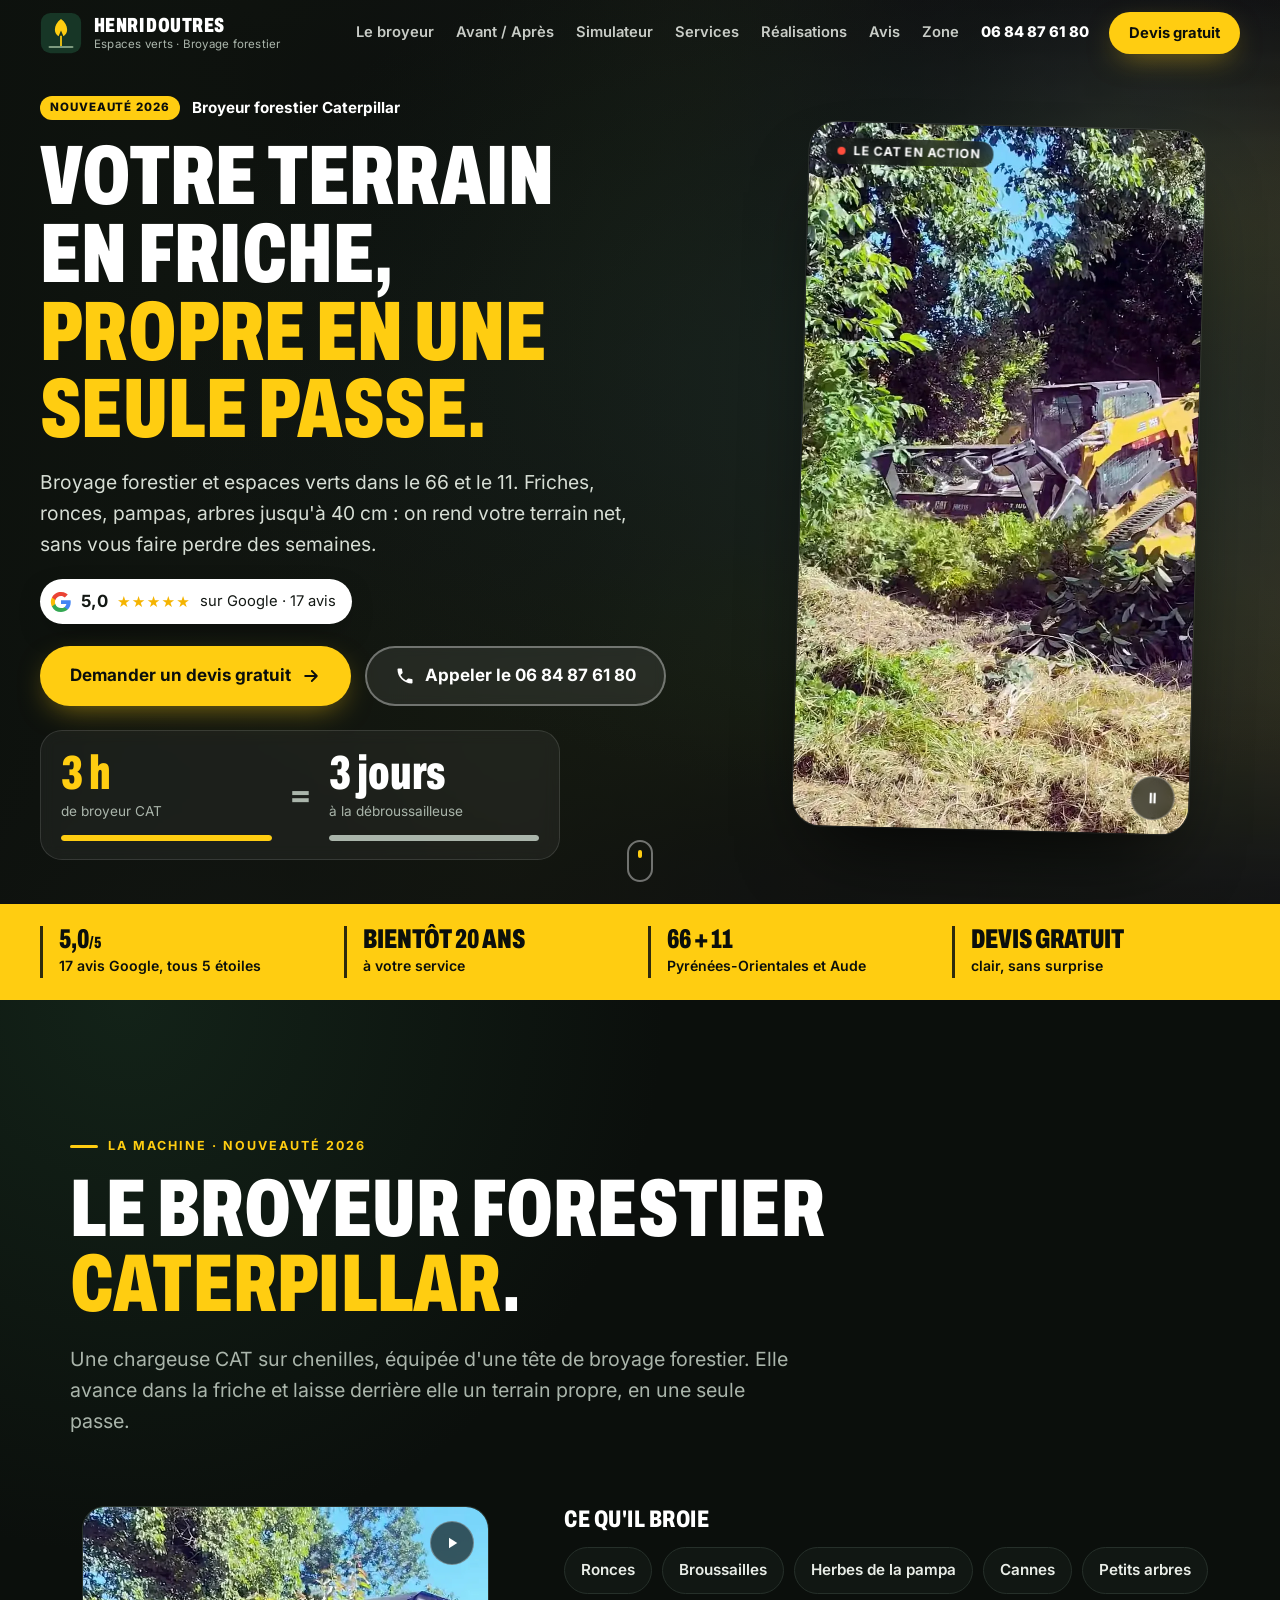
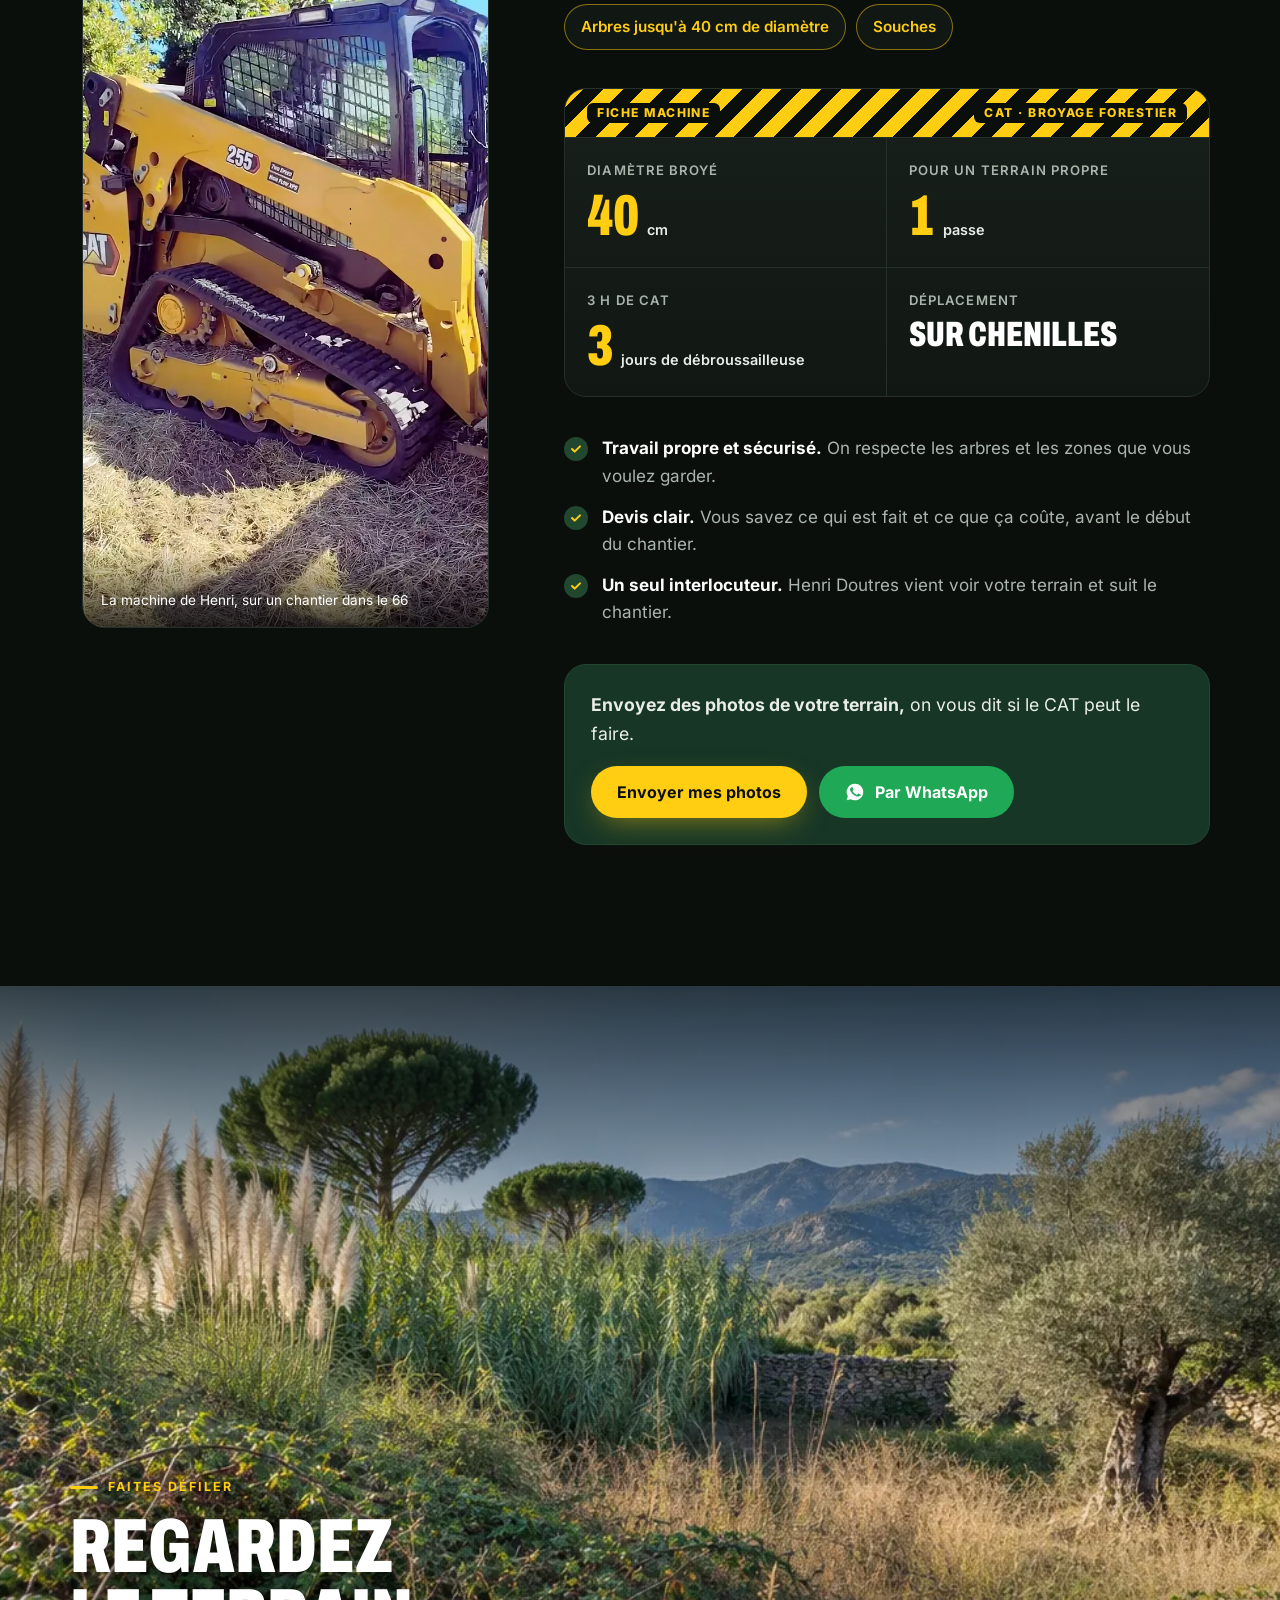
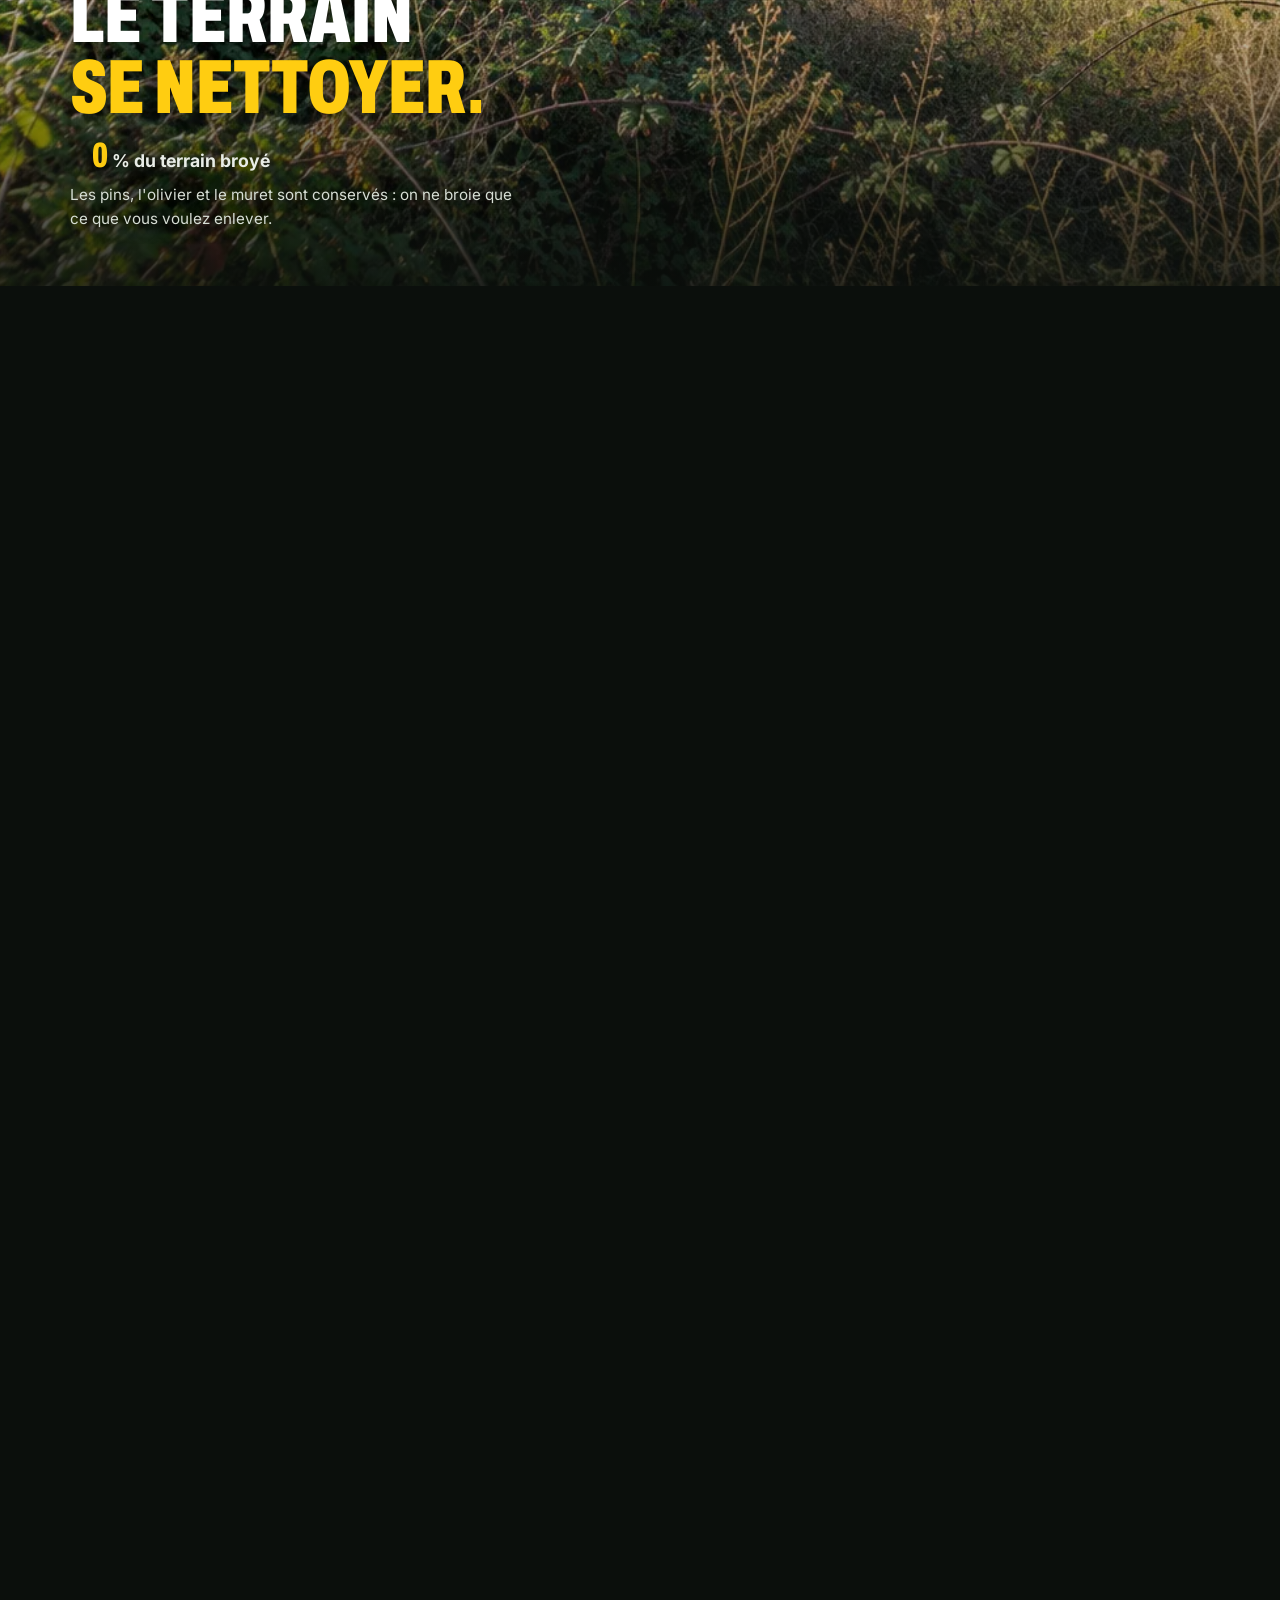
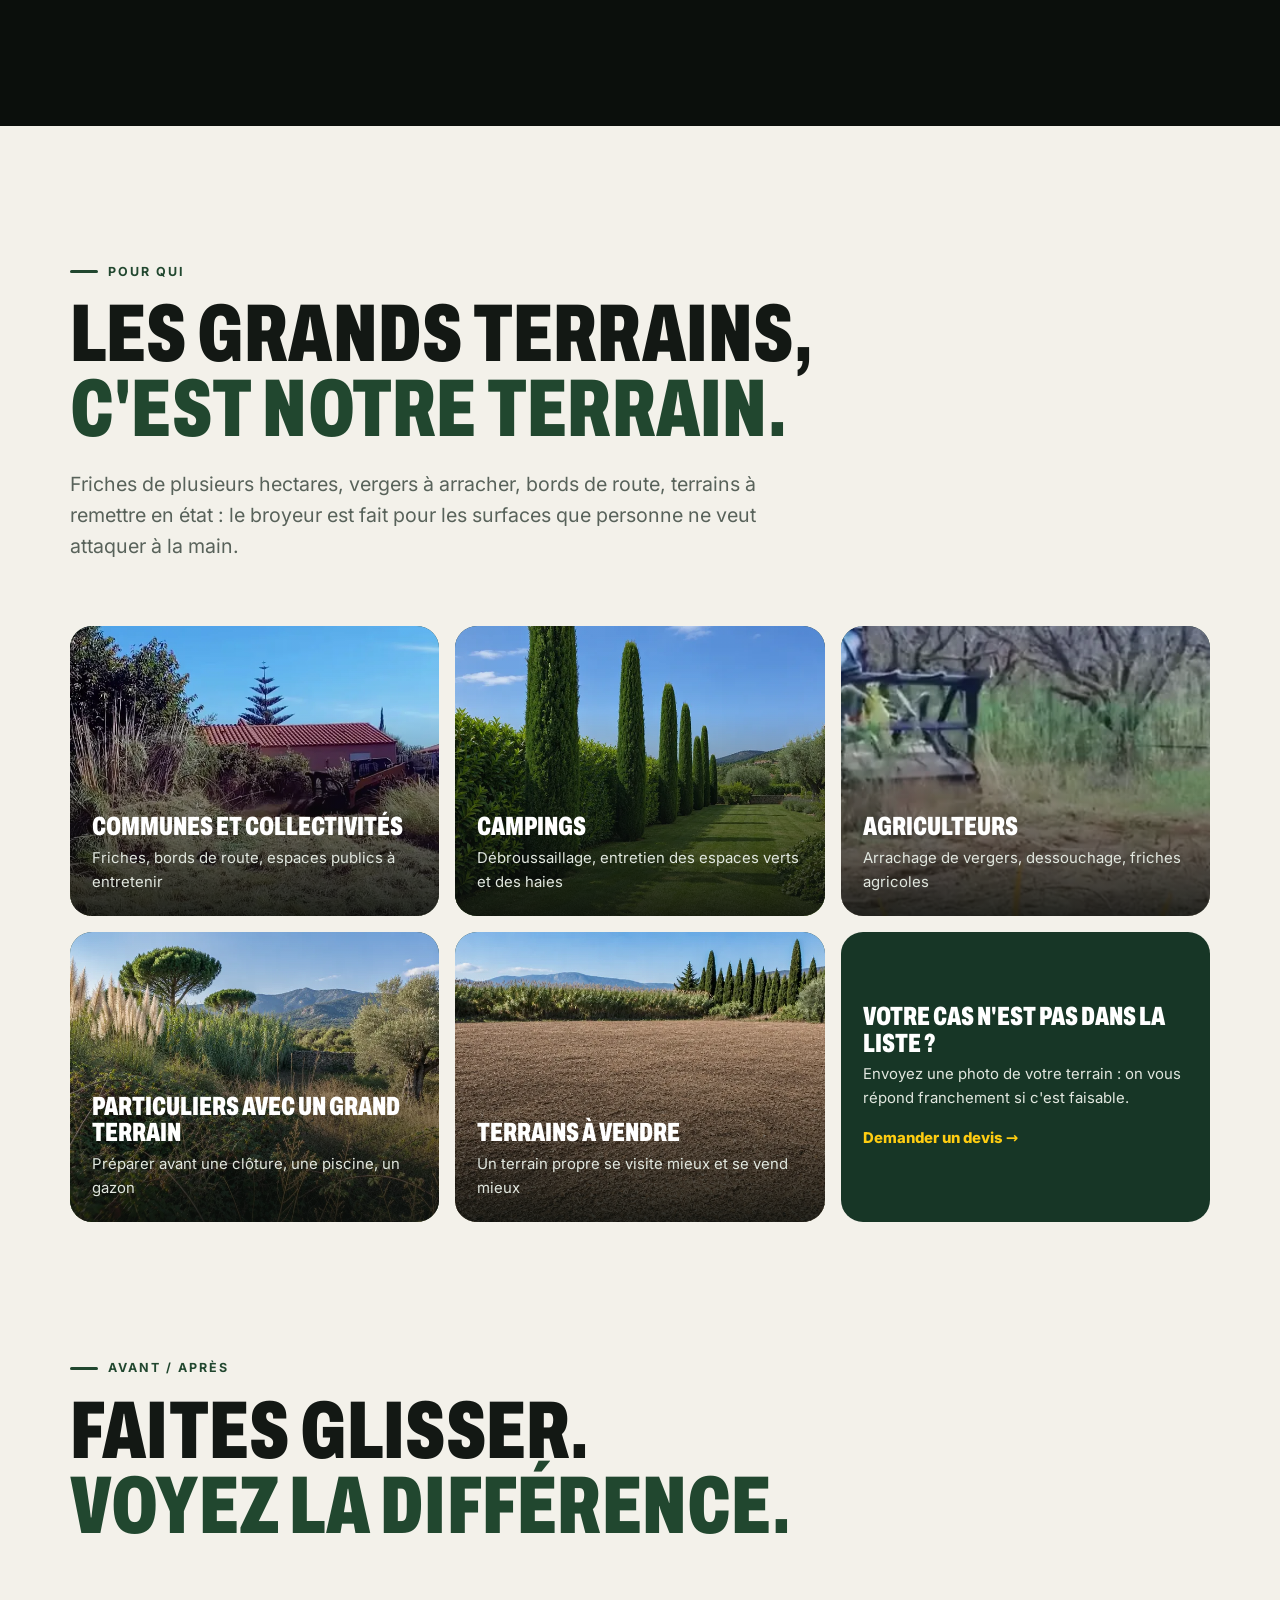
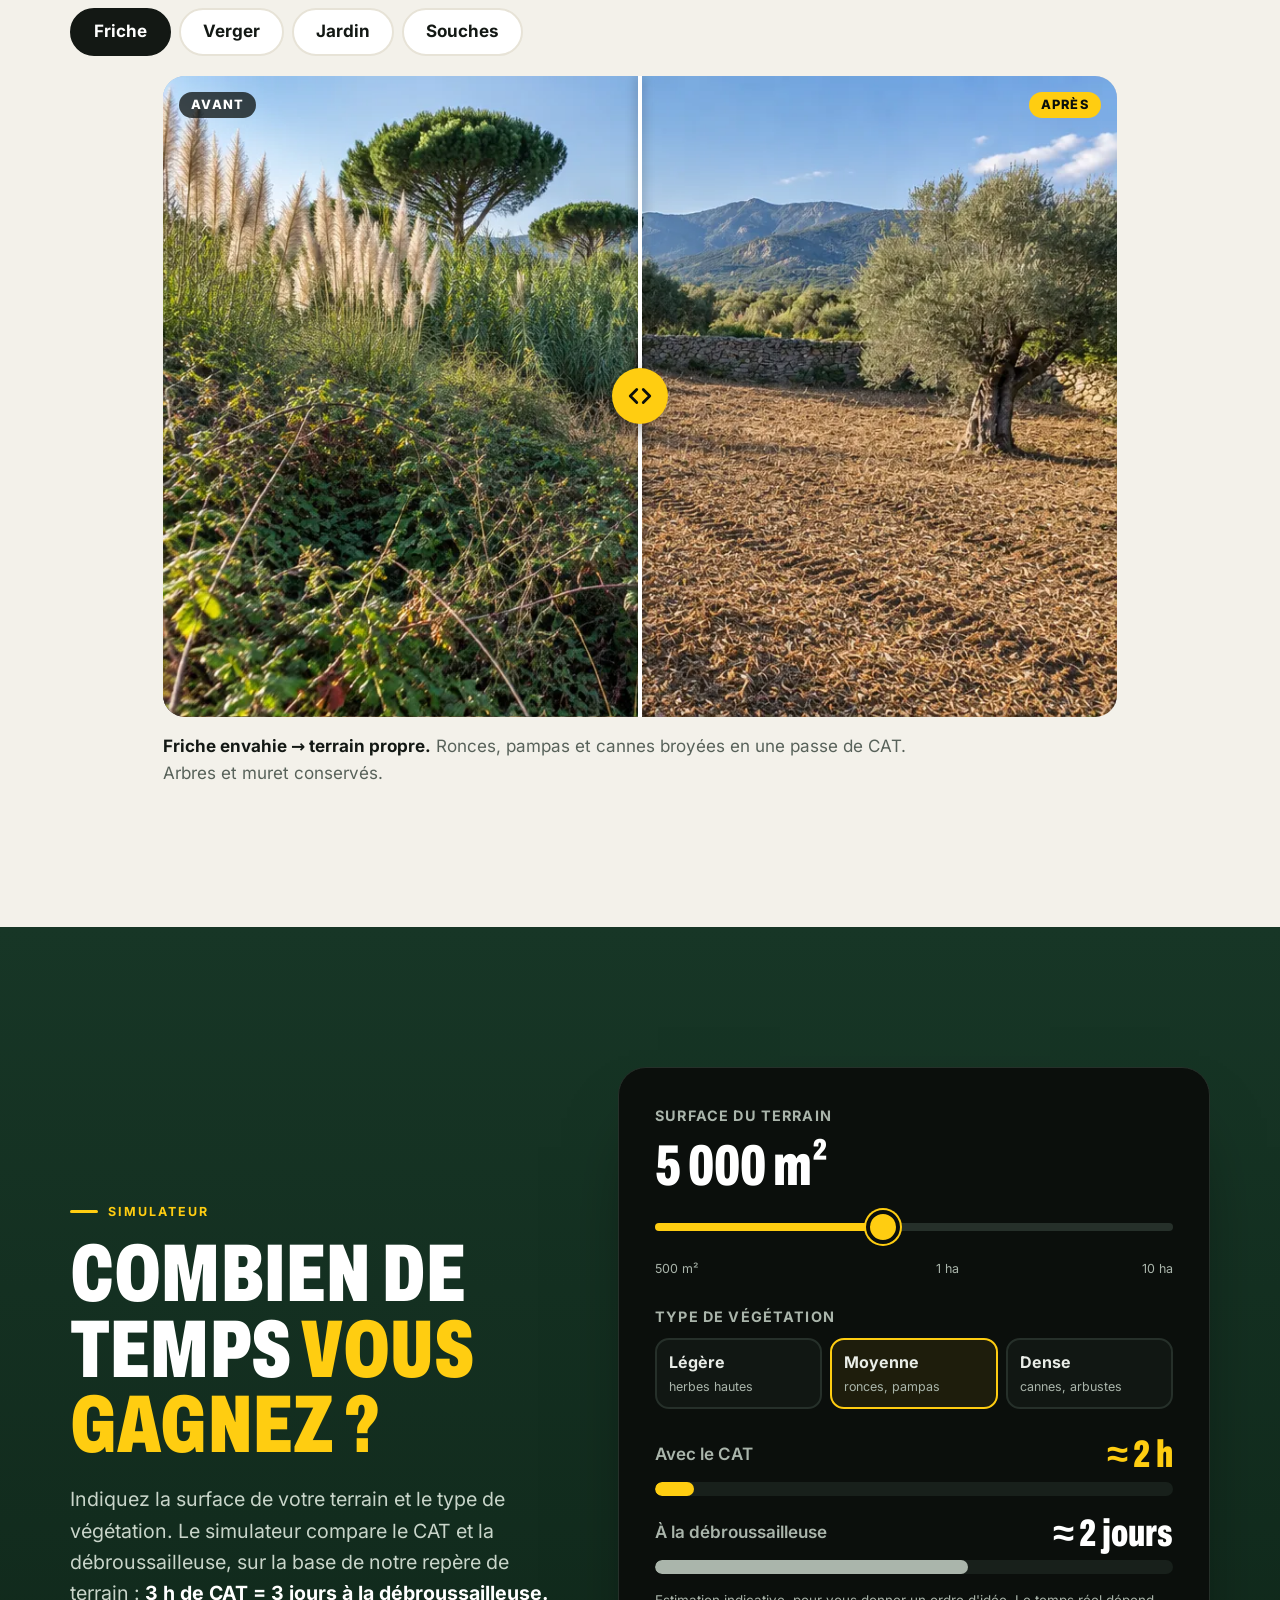
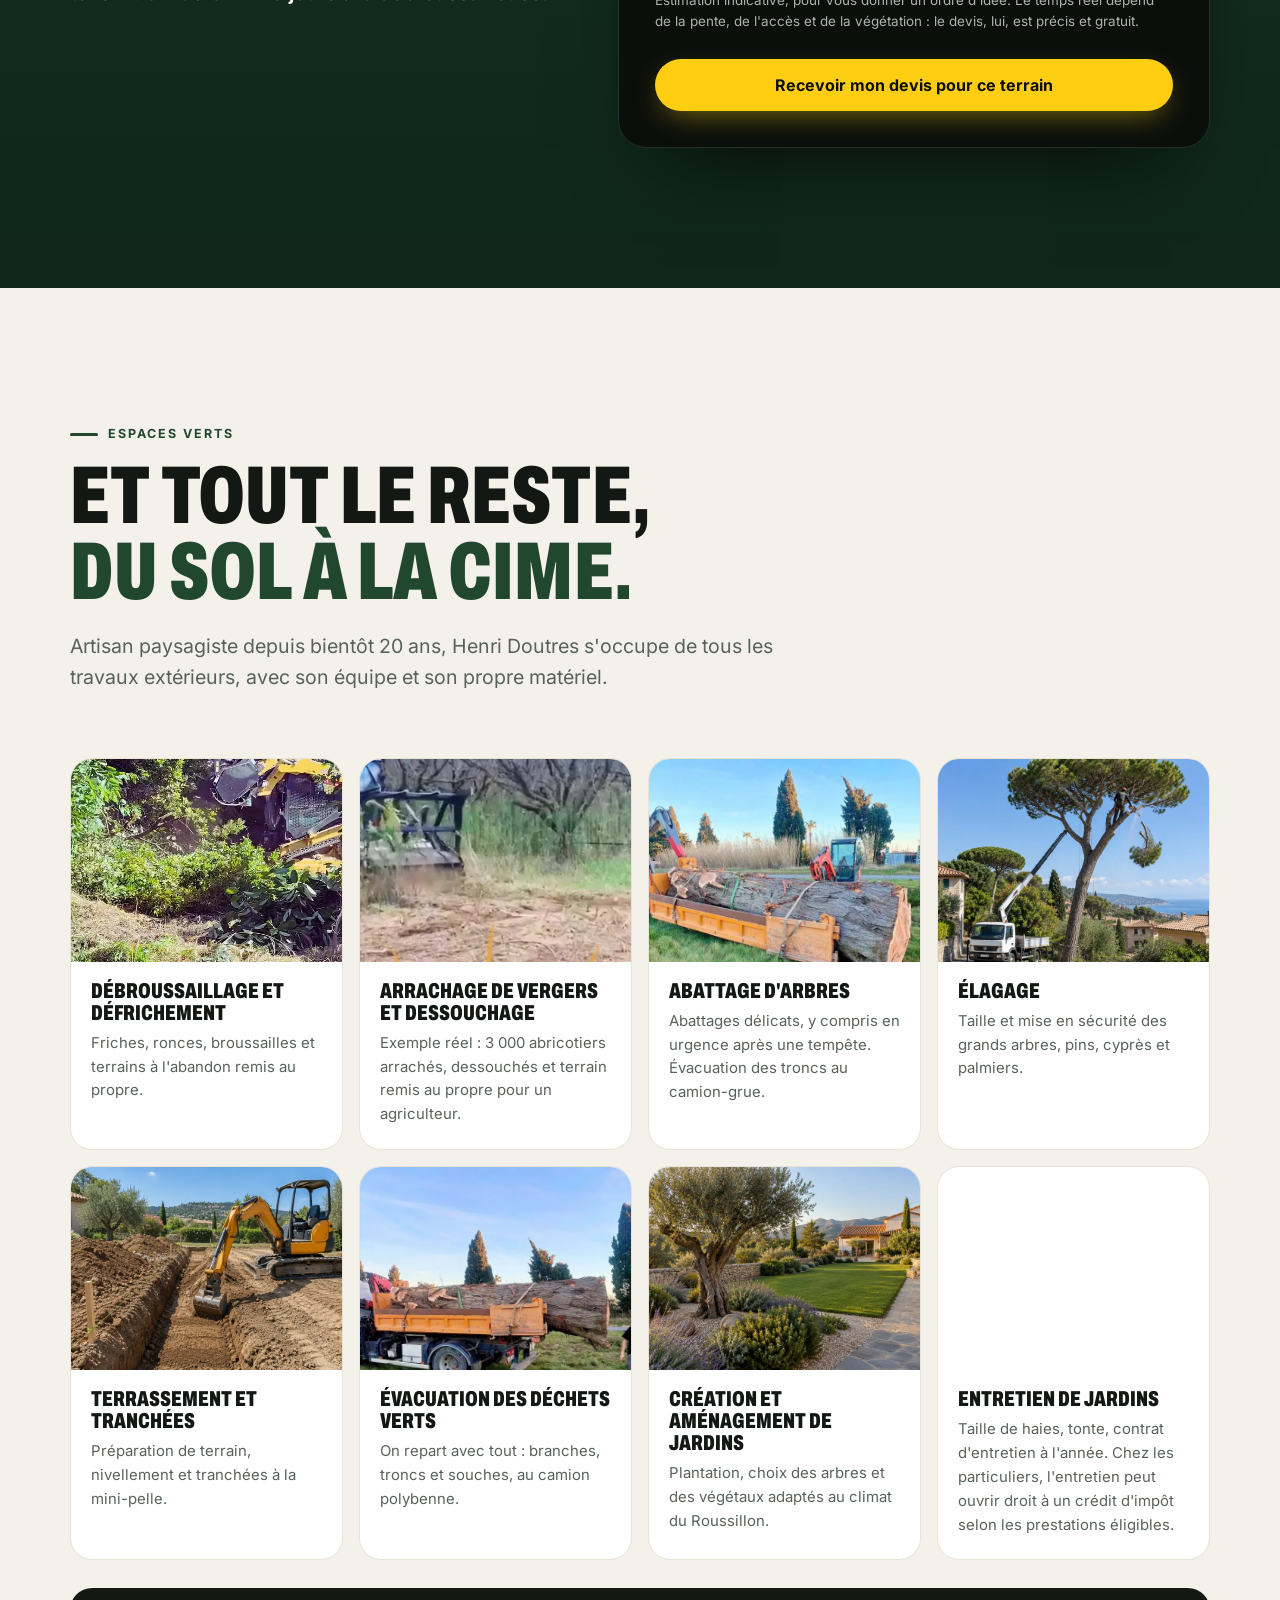
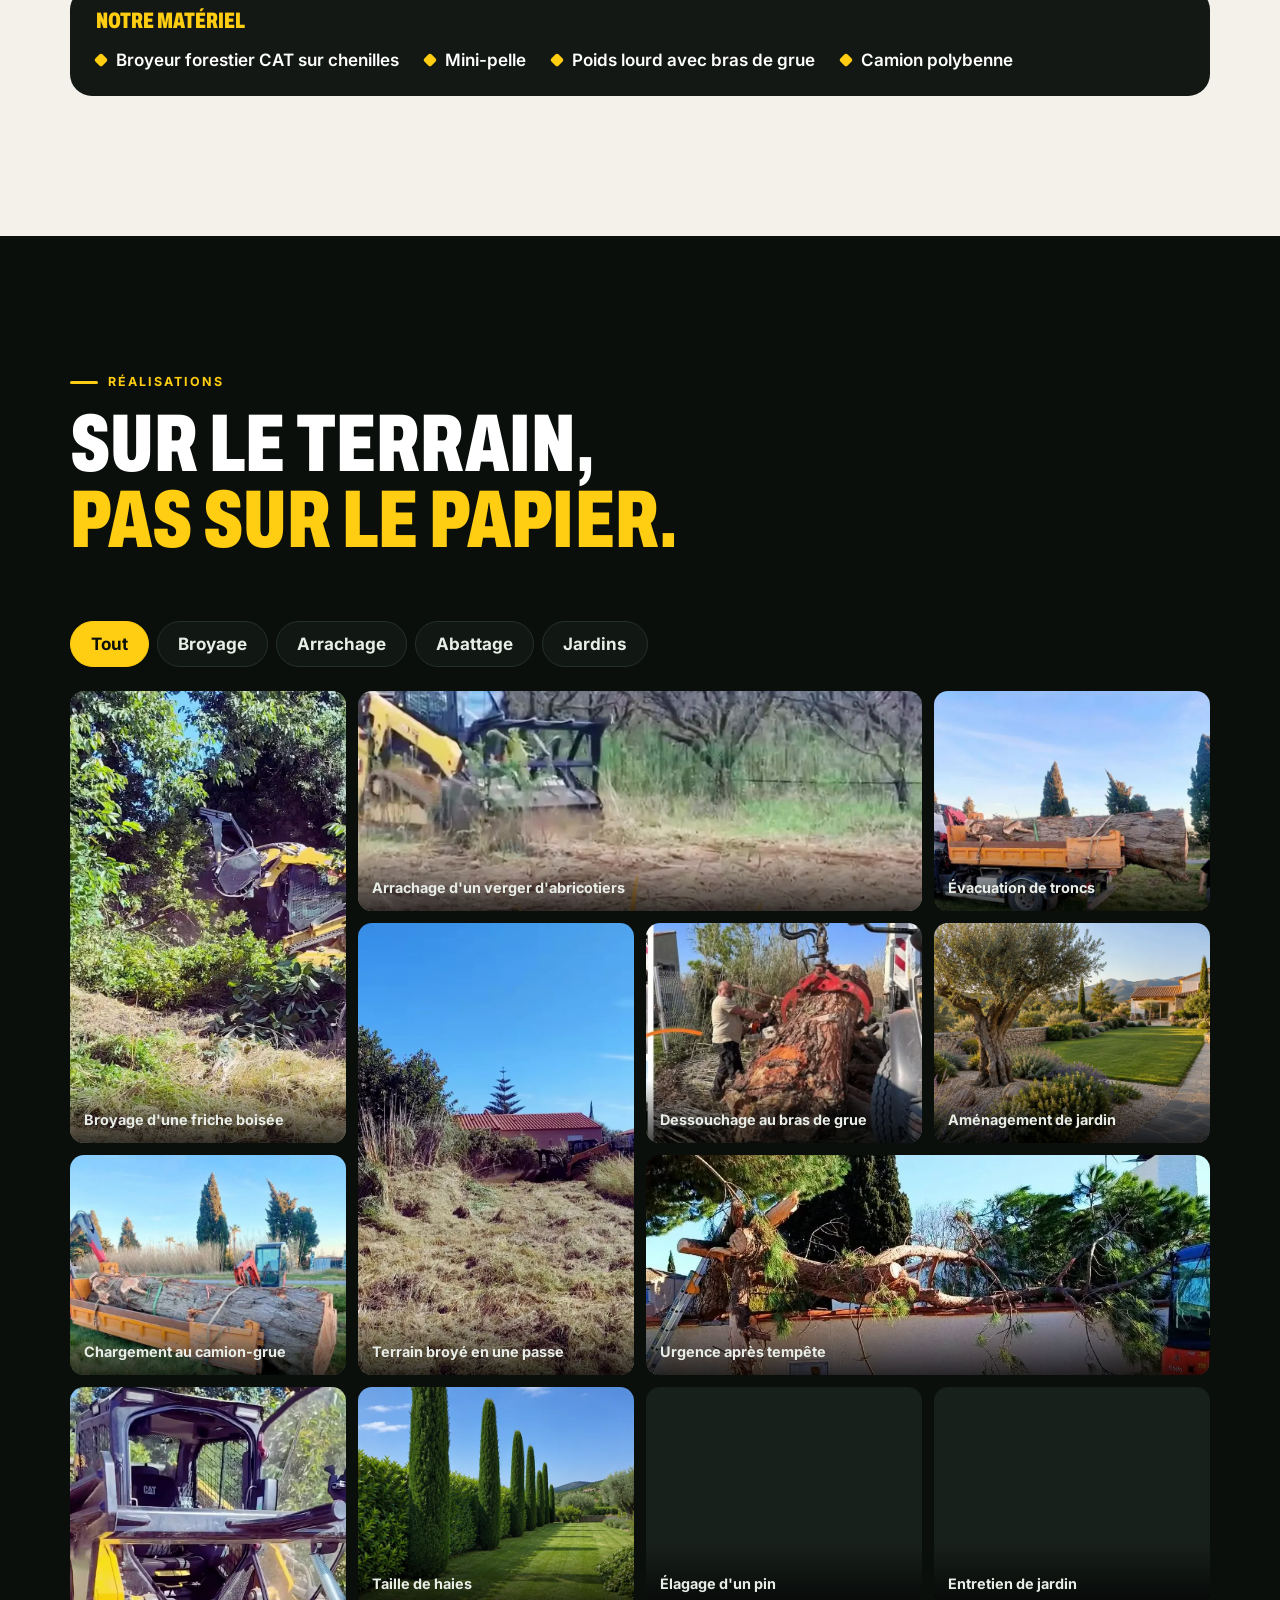
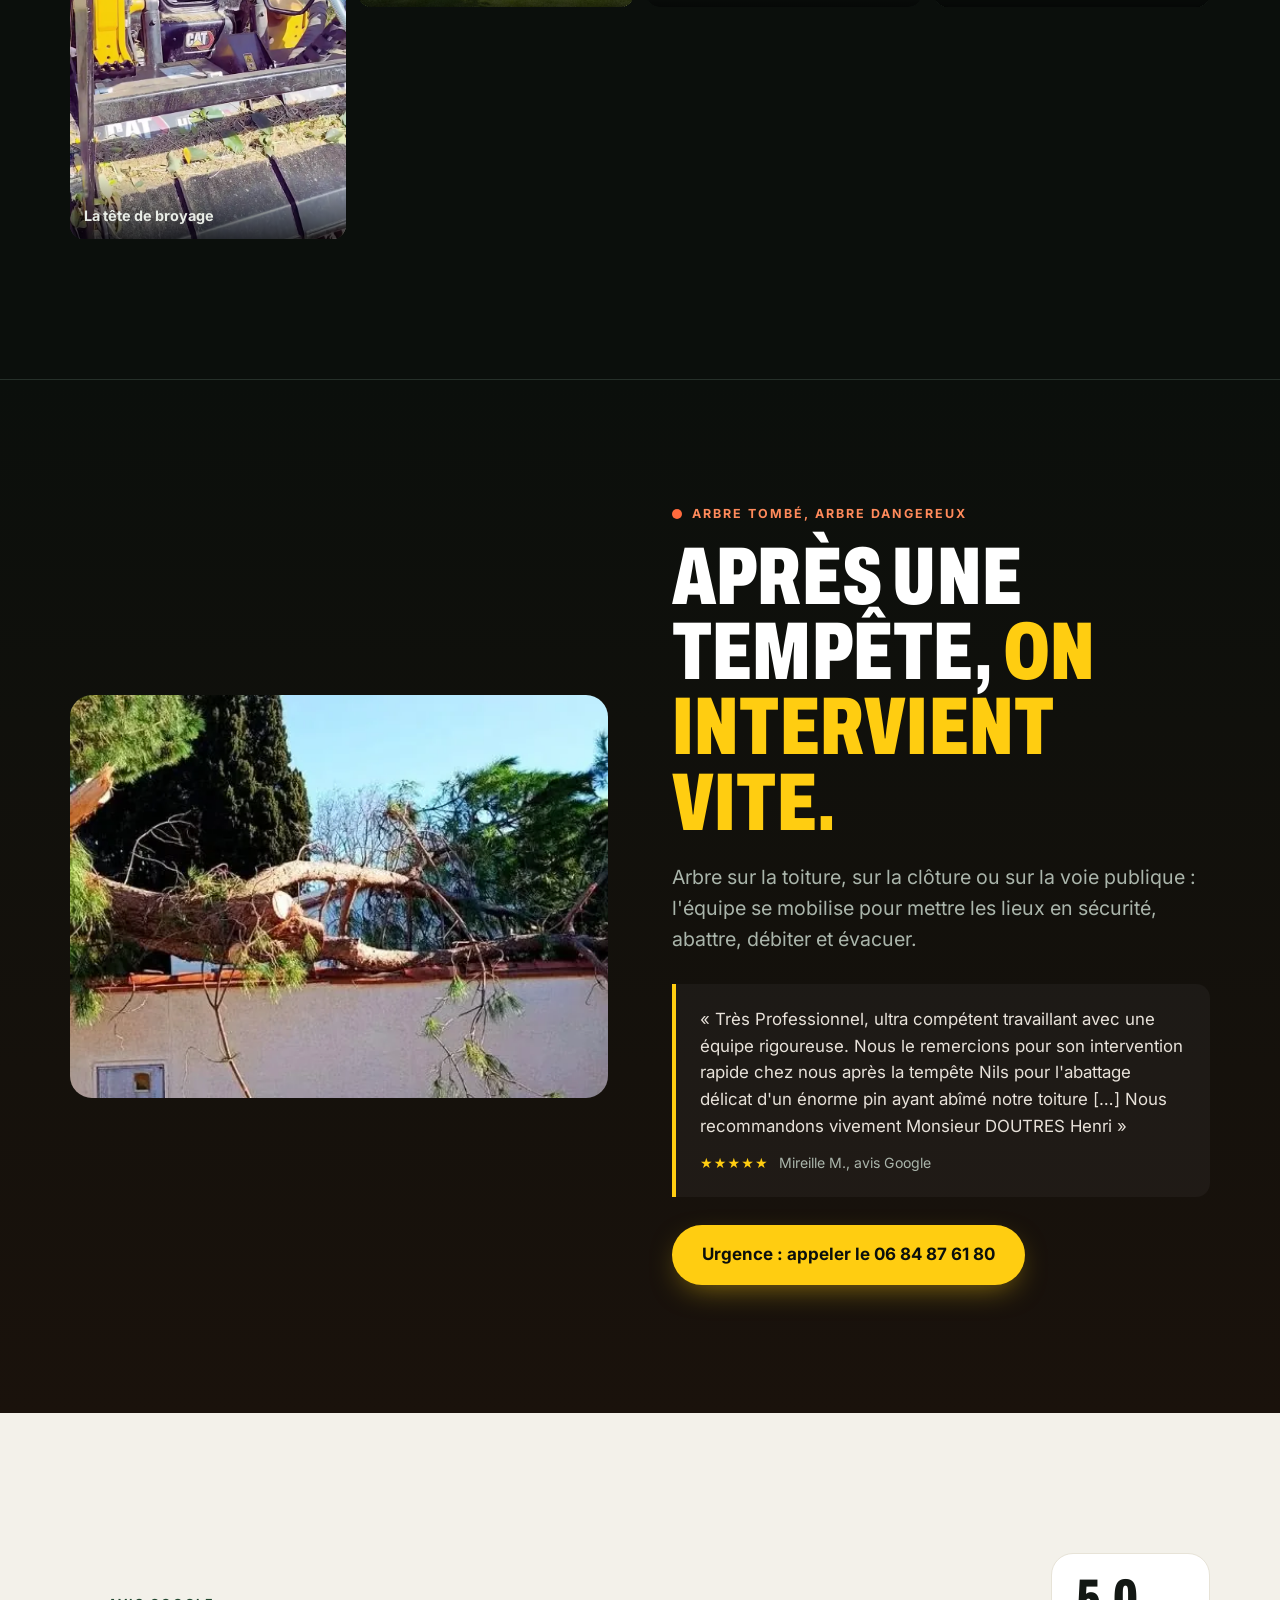
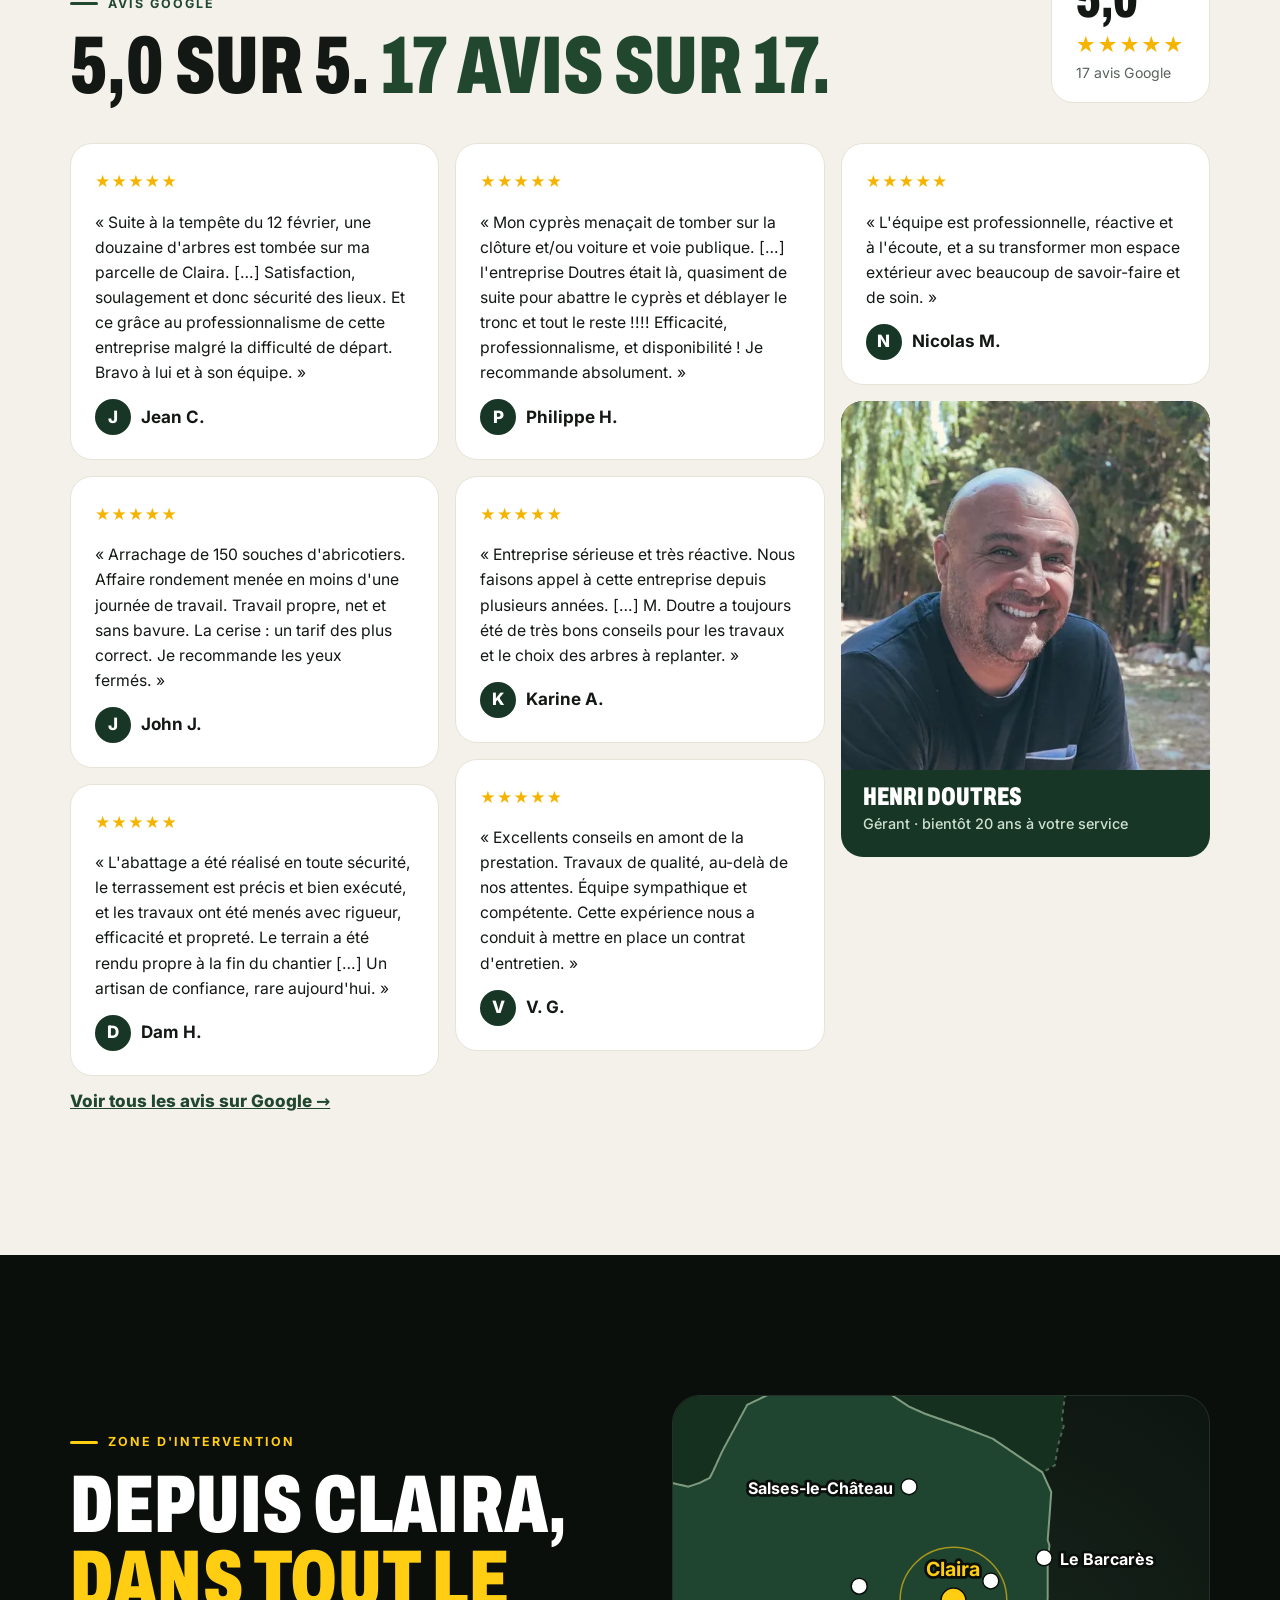
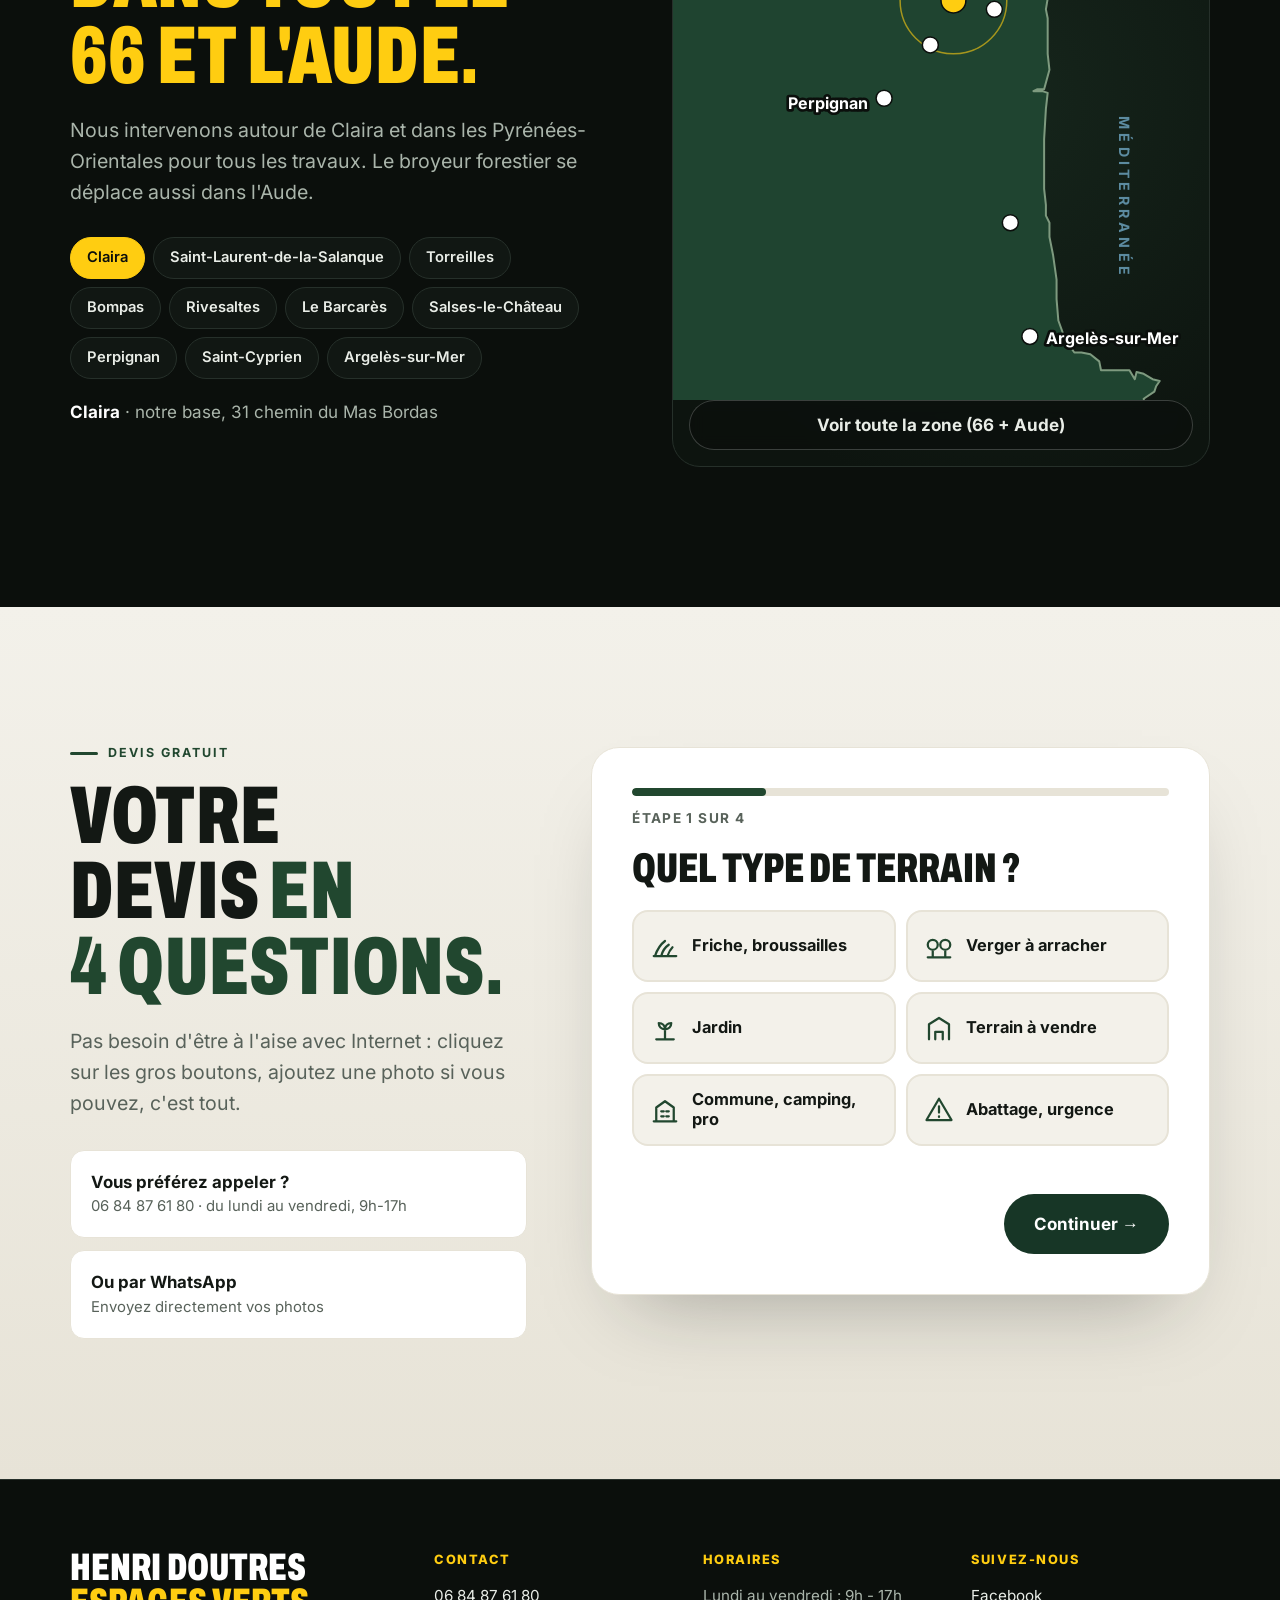
==== index.html @ 250f0892 "Ajout démo Henri Doutres Espaces Verts" ====
<!doctype html>
<html lang="fr">
<head>
<meta charset="utf-8">
<meta name="viewport" content="width=device-width, initial-scale=1, viewport-fit=cover">
<script>document.documentElement.style.setProperty("--vh",innerHeight/100+"px")</script>
<title>Henri Doutres Espaces Verts · Broyage forestier et paysagiste à Claira (66)</title>
<meta name="description" content="Broyeur forestier Caterpillar : friches, ronces, pampas et arbres jusqu'à 40 cm broyés en une passe. Paysagiste à Claira, dans le 66 et l'Aude. ★ 5,0/5 sur Google. Devis gratuit au 06 84 87 61 80.">
<meta name="robots" content="noindex, nofollow">
<meta name="theme-color" content="#0B0F0C">
<link rel="icon" type="image/svg+xml" href="favicon.svg">
<link rel="apple-touch-icon" href="apple-touch-icon.png">
<meta property="og:type" content="website">
<meta property="og:locale" content="fr_FR">
<meta property="og:title" content="Henri Doutres Espaces Verts · Votre terrain propre en une seule passe">
<meta property="og:description" content="Broyage forestier Caterpillar et espaces verts dans les Pyrénées-Orientales et l'Aude. ★ 5,0/5 sur Google. Devis gratuit.">
<meta property="og:image" content="og-image.jpg">
<meta name="twitter:card" content="summary_large_image">
<link rel="preload" href="assets/fonts/archivo-latin-wdth-normal.woff2" as="font" type="font/woff2" crossorigin>
<link rel="preload" href="assets/fonts/inter-latin-wght-normal.woff2" as="font" type="font/woff2" crossorigin>
<link rel="preload" as="image" href="assets/img/hero-poster-720.webp">
<link rel="stylesheet" href="assets/css/style.css?v=1">
<script type="application/ld+json">
{
  "@context": "https://schema.org",
  "@type": "HomeAndConstructionBusiness",
  "name": "Henri Doutres Espaces Verts",
  "description": "Artisan paysagiste et broyage forestier au broyeur Caterpillar : débroussaillage, défrichement, arrachage de vergers, dessouchage, abattage, élagage, terrassement, création et entretien de jardins.",
  "founder": "Henri Doutres",
  "telephone": "+33684876180",
  "email": "doutres.espaceverts@gmail.com",
  "image": "og-image.jpg",
  "address": {"@type": "PostalAddress", "streetAddress": "31 chemin du Mas Bordas, ZAC de la Gran Selva", "postalCode": "66530", "addressLocality": "Claira", "addressCountry": "FR"},
  "openingHoursSpecification": [{"@type": "OpeningHoursSpecification", "dayOfWeek": ["Monday","Tuesday","Wednesday","Thursday","Friday"], "opens": "09:00", "closes": "17:00"}],
  "aggregateRating": {"@type": "AggregateRating", "ratingValue": "5.0", "bestRating": "5", "reviewCount": "17"},
  "areaServed": ["Claira","Rivesaltes","Salses-le-Château","Le Barcarès","Bompas","Saint-Laurent-de-la-Salanque","Argelès-sur-Mer","Saint-Cyprien","Torreilles","Perpignan","Pyrénées-Orientales","Aude"],
  "sameAs": ["https://www.facebook.com/profile.php?id=61550667124548"]
}
</script>
<script src="assets/js/main.js?v=1" defer></script>
</head>
<body>
<a class="skip" href="#main">Aller au contenu</a>

<header class="header" id="header">
  <div class="header__in">
    <a class="brand" href="#top" aria-label="Henri Doutres Espaces Verts, retour en haut de page">
      <svg class="brand__mark" viewBox="0 0 48 48" aria-hidden="true"><rect x="1" y="1" width="46" height="46" rx="11" fill="#173626"/><path d="M24 8c4.6 3.4 7 7.6 7 12.4 0 3.2-1.6 5.8-4.2 7.2L24 21l-2.8 6.6C18.6 26.2 17 23.6 17 20.4 17 15.6 19.4 11.4 24 8Z" fill="#FFCD11"/><path d="M23 27h2v13h-2z" fill="#FFCD11"/><path d="M11 40h26" stroke="#7E9A7F" stroke-width="2.5" stroke-linecap="round"/></svg>
      <span class="brand__txt" translate="no"><strong>Henri Doutres</strong><small>Espaces verts · Broyage forestier</small></span>
    </a>
    <nav class="nav" id="nav" aria-label="Navigation principale">
      <a href="#broyeur">Le broyeur</a>
      <a href="#avant-apres">Avant / Après</a>
      <a href="#simulateur">Simulateur</a>
      <a href="#services">Services</a>
      <a href="#realisations">Réalisations</a>
      <a href="#avis">Avis</a>
      <a href="#zone">Zone</a>
      <a class="nav__tel" href="tel:+33684876180">06 84 87 61 80</a>
    </nav>
    <a class="btn btn--jaune btn--sm header__cta" href="#devis">Devis gratuit</a>
    <button class="burger" id="burger" aria-expanded="false" aria-controls="nav" aria-label="Ouvrir le menu"><span></span><span></span></button>
  </div>
</header>

<main id="main">

<!-- HERO -->
<section class="hero" id="top" aria-labelledby="hero-titre">
  <div class="hero__bg" aria-hidden="true"></div>
  <div class="hero__in">
    <div class="hero__txt">
      <p class="hero__eyebrow"><span class="pill pill--jaune">Nouveauté 2026</span> Broyeur forestier Caterpillar</p>
      <h1 id="hero-titre" class="display hero__h1">Votre terrain en friche, <em>propre en une seule passe.</em></h1>
      <p class="hero__sub">Broyage forestier et espaces verts dans le 66 et le 11.<span class="hide-m"> Friches, ronces, pampas, arbres jusqu'à 40&nbsp;cm&nbsp;: on rend votre terrain net, sans vous faire perdre des semaines.</span></p>
      <a class="gbadge" href="#avis" aria-label="Note Google : 5,0 sur 5, 17 avis">
        <svg viewBox="0 0 24 24" aria-hidden="true"><path fill="#4285F4" d="M22.6 12.3c0-.8-.1-1.5-.2-2.2H12v4.2h5.9a5 5 0 0 1-2.2 3.3v2.7h3.6c2-1.9 3.3-4.7 3.3-8Z"/><path fill="#34A853" d="M12 23c3 0 5.5-1 7.3-2.7l-3.6-2.7c-1 .7-2.2 1-3.7 1-2.9 0-5.3-1.9-6.2-4.5H2.1v2.8A11 11 0 0 0 12 23Z"/><path fill="#FBBC05" d="M5.8 14.1a6.6 6.6 0 0 1 0-4.2V7.1H2.1a11 11 0 0 0 0 9.8l3.7-2.8Z"/><path fill="#EA4335" d="M12 5.4c1.6 0 3.1.6 4.2 1.7l3.2-3.2A11 11 0 0 0 2.1 7.1l3.7 2.8C6.7 7.3 9.1 5.4 12 5.4Z"/></svg>
        <strong>5,0</strong><span class="stars" aria-hidden="true">★★★★★</span><span>sur Google · 17 avis</span>
      </a>
      <div class="hero__ctas">
        <a class="btn btn--jaune btn--lg" href="#devis">Demander un devis gratuit <svg viewBox="0 0 24 24" aria-hidden="true"><path d="M5 12h14m-6-6 6 6-6 6"/></svg></a>
        <a class="btn btn--ghost btn--lg" href="tel:+33684876180"><svg viewBox="0 0 24 24" aria-hidden="true"><path d="M6.6 10.8a15 15 0 0 0 6.6 6.6l2.2-2.2c.3-.3.7-.4 1-.2 1.1.4 2.3.6 3.6.6.6 0 1 .4 1 1V20c0 .6-.4 1-1 1A17 17 0 0 1 3 4c0-.6.4-1 1-1h3.5c.6 0 1 .4 1 1 0 1.3.2 2.5.6 3.6.1.3 0 .7-.2 1l-2.3 2.2Z"/></svg>Appeler le 06&nbsp;84&nbsp;87&nbsp;61&nbsp;80</a>
      </div>
      <div class="ratio" aria-label="3 heures de CAT valent 3 jours de débroussailleuse">
        <div class="ratio__col">
          <span class="ratio__num"><span data-count="3">3</span>&nbsp;h</span>
          <span class="ratio__lbl">de broyeur CAT</span>
          <span class="ratio__bar"><i class="is-fast"></i></span>
        </div>
        <span class="ratio__eq" aria-hidden="true">=</span>
        <div class="ratio__col">
          <span class="ratio__num ratio__num--muted"><span data-count="3">3</span>&nbsp;jours</span>
          <span class="ratio__lbl">à la débroussailleuse</span>
          <span class="ratio__bar"><i class="is-slow"></i></span>
        </div>
      </div>
    </div>
    <div class="hero__frame">
      <video class="hero__video" id="hero-video" autoplay muted loop playsinline preload="auto" poster="assets/img/hero-poster-720.webp" aria-label="Le broyeur forestier Caterpillar de Henri Doutres en train de broyer une friche">
        <source src="assets/video/broyage-cat.mp4" type="video/mp4">
      </video>
      <span class="hero__live" aria-hidden="true"><i></i>Le CAT en action</span>
      <button class="vid-btn" type="button" data-video="hero-video" aria-label="Mettre la vidéo en pause"><svg viewBox="0 0 24 24" aria-hidden="true"><path class="i-pause" d="M8 5h3v14H8zM13 5h3v14h-3z"/><path class="i-play" d="M8 5v14l11-7z"/></svg></button>
    </div>
  </div>
  <a class="hero__scroll" href="#confiance" aria-label="Découvrir la suite"><span></span></a>
</section>

<!-- CONFIANCE -->
<section class="trust" id="confiance" aria-label="Pourquoi nous faire confiance">
  <ul class="trust__list">
    <li><strong>5,0<span>/5</span></strong><span>17 avis Google, tous 5 étoiles</span></li>
    <li><strong>Bientôt 20&nbsp;ans</strong><span>à votre service</span></li>
    <li><strong>66 + 11</strong><span>Pyrénées-Orientales et Aude</span></li>
    <li><strong>Devis gratuit</strong><span>clair, sans surprise</span></li>
  </ul>
</section>

<!-- LE BROYEUR -->
<section class="broyeur" id="broyeur" aria-labelledby="broyeur-titre">
  <div class="wrap">
    <div class="broyeur__head reveal">
      <p class="eyebrow eyebrow--jaune">La machine · Nouveauté 2026</p>
      <h2 id="broyeur-titre" class="display">Le broyeur forestier <span class="u-jaune">Caterpillar</span>.</h2>
      <p class="lead">Une chargeuse CAT sur chenilles, équipée d'une tête de broyage forestier. Elle avance dans la friche et laisse derrière elle un terrain propre, en une seule passe.</p>
    </div>
    <div class="broyeur__grid">
      <figure class="broyeur__media reveal">
        <video class="broyeur__video" id="cat-video" muted loop playsinline preload="none" poster="assets/img/cat-profil-720.webp" aria-label="Le broyeur forestier Caterpillar vu de près">
          <source src="assets/video/cat-machine.mp4" type="video/mp4">
        </video>
        <button class="vid-btn" type="button" data-video="cat-video" aria-label="Mettre la vidéo en pause"><svg viewBox="0 0 24 24" aria-hidden="true"><path class="i-pause" d="M8 5h3v14H8zM13 5h3v14h-3z"/><path class="i-play" d="M8 5v14l11-7z"/></svg></button>
        <figcaption>La machine de Henri, sur un chantier dans le 66</figcaption>
      </figure>
      <div class="broyeur__info">
        <div class="reveal">
          <h3 class="h3">Ce qu'il broie</h3>
          <ul class="chips">
            <li>Ronces</li><li>Broussailles</li><li>Herbes de la pampa</li><li>Cannes</li><li>Petits arbres</li><li>Arbres jusqu'à 40&nbsp;cm de diamètre</li><li>Souches</li>
          </ul>
        </div>
        <div class="plate reveal" aria-label="Le broyeur en chiffres">
          <p class="plate__title"><span>Fiche machine</span><span>CAT · Broyage forestier</span></p>
          <dl class="plate__grid">
            <div><dt>Diamètre broyé</dt><dd><span data-count="40">40</span><small>cm</small></dd></div>
            <div><dt>Pour un terrain propre</dt><dd><span data-count="1">1</span><small>passe</small></dd></div>
            <div><dt>3 h de CAT</dt><dd><span data-count="3">3</span><small>jours de débroussailleuse</small></dd></div>
            <div><dt>Déplacement</dt><dd class="dd--txt">Sur chenilles</dd></div>
          </dl>
        </div>
        <ul class="checks reveal">
          <li><strong>Travail propre et sécurisé.</strong> On respecte les arbres et les zones que vous voulez garder.</li>
          <li><strong>Devis clair.</strong> Vous savez ce qui est fait et ce que ça coûte, avant le début du chantier.</li>
          <li><strong>Un seul interlocuteur.</strong> Henri Doutres vient voir votre terrain et suit le chantier.</li>
        </ul>
        <div class="broyeur__cta reveal">
          <p><strong>Envoyez des photos de votre terrain,</strong> on vous dit si le CAT peut le faire.</p>
          <div class="row">
            <a class="btn btn--jaune" href="#devis">Envoyer mes photos</a>
            <a class="btn btn--wa" href="https://wa.me/33684876180?text=Bonjour%2C%20je%20vous%20envoie%20des%20photos%20de%20mon%20terrain%20pour%20un%20devis%20de%20broyage." target="_blank" rel="noopener"><svg viewBox="0 0 24 24" aria-hidden="true"><path d="M12 2a10 10 0 0 0-8.6 15.1L2 22l5-1.3A10 10 0 1 0 12 2Zm5.8 14.1c-.2.7-1.4 1.3-2 1.4-.5 0-1.1.1-3.5-.9-3-1.2-4.9-4.3-5-4.5-.2-.2-1.2-1.6-1.2-3s.8-2.2 1-2.5c.3-.3.6-.4.8-.4h.6c.2 0 .4 0 .6.5l.9 2.1c.1.2.1.4 0 .6l-.4.6-.4.5c-.2.2-.3.4-.1.7.2.4.9 1.5 2 2.4 1.4 1.2 2.5 1.6 2.9 1.8.3.1.5.1.7-.1l.9-1.1c.2-.3.5-.3.7-.2l2.1 1c.3.2.5.2.6.4.1.1.1.8-.2 1.5Z"/></svg>Par WhatsApp</a>
          </div>
        </div>
      </div>
    </div>
  </div>
</section>

<!-- EFFET SCROLL : LE TERRAIN SE NETTOIE -->
<section class="clean" id="nettoyage" aria-label="Démonstration : une friche qui devient un terrain propre">
  <div class="clean__sticky">
    <div class="clean__stage">
      <img class="clean__img" src="assets/img/friche-avant-1400.webp" alt="Friche envahie de ronces, d'herbes de la pampa et de cannes, avec des pins parasols et un olivier" loading="lazy" decoding="async" width="1024" height="688">
      <img class="clean__img clean__img--after" src="assets/img/friche-apres-1400.webp" alt="Le même terrain après le passage du broyeur : sol net, pins parasols et olivier conservés" loading="lazy" decoding="async" width="1024" height="688">
      <span class="clean__blade" aria-hidden="true"><b>CAT</b></span>
      <div class="clean__shade" aria-hidden="true"></div>
    </div>
    <div class="clean__txt">
      <p class="eyebrow eyebrow--jaune">Faites défiler</p>
      <p class="display clean__title">Regardez le terrain <span class="u-jaune">se nettoyer.</span></p>
      <p class="clean__meter"><span class="clean__pct" id="clean-pct">0</span>&nbsp;% du terrain broyé</p>
      <p class="clean__note">Les pins, l'olivier et le muret sont conservés : on ne broie que ce que vous voulez enlever.</p>
    </div>
  </div>
</section>

<!-- POUR QUI -->
<section class="pourqui" id="pour-qui" aria-labelledby="pourqui-titre">
  <div class="wrap">
    <div class="sec-head reveal">
      <p class="eyebrow">Pour qui</p>
      <h2 id="pourqui-titre" class="display display--dark">Les grands terrains, <span class="u-sapin">c'est notre terrain.</span></h2>
      <p class="lead lead--dark">Friches de plusieurs hectares, vergers à arracher, bords de route, terrains à remettre en état : le broyeur est fait pour les surfaces que personne ne veut attaquer à la main.</p>
    </div>
    <div class="tiles">
      <a class="tile reveal" href="#devis" data-type="Commune / camping / pro">
        <img src="assets/img/terrain-broye-720.webp" alt="Grande parcelle broyée et nette" loading="lazy" decoding="async" width="720" height="1280">
        <span class="tile__body"><strong>Communes et collectivités</strong><span>Friches, bords de route, espaces publics à entretenir</span></span>
      </a>
      <a class="tile reveal" href="#devis" data-type="Commune / camping / pro">
        <img src="assets/img/haie-800.webp" alt="Haie de cyprès taillée le long d'une pelouse tondue" loading="lazy" decoding="async" width="800" height="537">
        <span class="tile__body"><strong>Campings</strong><span>Débroussaillage, entretien des espaces verts et des haies</span></span>
      </a>
      <a class="tile reveal" href="#devis" data-type="Verger à arracher">
        <img src="assets/img/arrachage-abricotiers-600.webp" alt="Le broyeur CAT dans un verger d'abricotiers à arracher" loading="lazy" decoding="async" width="600" height="256">
        <span class="tile__body"><strong>Agriculteurs</strong><span>Arrachage de vergers, dessouchage, friches agricoles</span></span>
      </a>
      <a class="tile reveal" href="#devis" data-type="Friche / broussailles">
        <img src="assets/img/friche-avant-800.webp" alt="Grand terrain envahi par la végétation" loading="lazy" decoding="async" width="800" height="537">
        <span class="tile__body"><strong>Particuliers avec un grand terrain</strong><span>Préparer avant une clôture, une piscine, un gazon</span></span>
      </a>
      <a class="tile reveal" href="#devis" data-type="Terrain à vendre">
        <img src="assets/img/souches-apres-800.webp" alt="Terrain nivelé et propre, prêt à être vendu" loading="lazy" decoding="async" width="800" height="537">
        <span class="tile__body"><strong>Terrains à vendre</strong><span>Un terrain propre se visite mieux et se vend mieux</span></span>
      </a>
      <a class="tile tile--cta reveal" href="#devis">
        <span class="tile__body"><strong>Votre cas n'est pas dans la liste&nbsp;?</strong><span>Envoyez une photo de votre terrain : on vous répond franchement si c'est faisable.</span><span class="tile__arrow">Demander un devis →</span></span>
      </a>
    </div>
  </div>
</section>

<!-- AVANT / APRES -->
<section class="ba" id="avant-apres" aria-labelledby="ba-titre">
  <div class="wrap">
    <div class="sec-head reveal">
      <p class="eyebrow">Avant / Après</p>
      <h2 id="ba-titre" class="display display--dark">Faites glisser. <span class="u-sapin">Voyez la différence.</span></h2>
    </div>
    <div class="ba__tabs" role="tablist" aria-label="Choisir un exemple">
      <button role="tab" aria-selected="true" aria-controls="ba-0" id="tab-0">Friche</button>
      <button role="tab" aria-selected="false" aria-controls="ba-1" id="tab-1" tabindex="-1">Verger</button>
      <button role="tab" aria-selected="false" aria-controls="ba-2" id="tab-2" tabindex="-1">Jardin</button>
      <button role="tab" aria-selected="false" aria-controls="ba-3" id="tab-3" tabindex="-1">Souches</button>
    </div>
    <div class="ba__panels">
      <div class="ba__panel" id="ba-0" role="tabpanel" aria-labelledby="tab-0">
        <div class="compare" style="--pos:50%">
          <img src="assets/img/friche-apres-1400.webp" alt="Après : terrain broyé, sol net, arbres conservés" width="1024" height="688" loading="lazy" decoding="async">
          <img class="compare__before" src="assets/img/friche-avant-1400.webp" alt="Avant : friche envahie de ronces et de pampas" width="1024" height="688" loading="lazy" decoding="async">
          <span class="compare__tag compare__tag--l">Avant</span><span class="compare__tag compare__tag--r">Après</span>
          <span class="compare__handle" aria-hidden="true"></span>
          <input class="compare__range" type="range" min="0" max="100" value="50" aria-label="Comparer avant et après : friche">
        </div>
        <p class="ba__cap"><strong>Friche envahie → terrain propre.</strong> Ronces, pampas et cannes broyées en une passe de CAT. Arbres et muret conservés.</p>
      </div>
      <div class="ba__panel" id="ba-1" role="tabpanel" aria-labelledby="tab-1" hidden>
        <div class="compare" style="--pos:50%">
          <img src="assets/img/verger-apres-1400.webp" alt="Après : verger arraché, terre nivelée prête à replanter" width="1024" height="688" loading="lazy" decoding="async">
          <img class="compare__before" src="assets/img/verger-avant-1400.webp" alt="Avant : vieux verger d'abricotiers à arracher" width="1024" height="688" loading="lazy" decoding="async">
          <span class="compare__tag compare__tag--l">Avant</span><span class="compare__tag compare__tag--r">Après</span>
          <span class="compare__handle" aria-hidden="true"></span>
          <input class="compare__range" type="range" min="0" max="100" value="50" aria-label="Comparer avant et après : verger">
        </div>
        <p class="ba__cap"><strong>Verger à arracher → terre prête à replanter.</strong> Arrachage, dessouchage et remise au propre du terrain.</p>
      </div>
      <div class="ba__panel" id="ba-2" role="tabpanel" aria-labelledby="tab-2" hidden>
        <div class="compare" style="--pos:50%">
          <img src="assets/img/jardin-apres-1400.webp" alt="Après : haies taillées, pelouse tondue, allée dégagée" width="1024" height="688" loading="lazy" decoding="async">
          <img class="compare__before" src="assets/img/jardin-avant-1400.webp" alt="Avant : jardin à l'abandon, haies et herbes hautes" width="1024" height="688" loading="lazy" decoding="async">
          <span class="compare__tag compare__tag--l">Avant</span><span class="compare__tag compare__tag--r">Après</span>
          <span class="compare__handle" aria-hidden="true"></span>
          <input class="compare__range" type="range" min="0" max="100" value="50" aria-label="Comparer avant et après : jardin">
        </div>
        <p class="ba__cap"><strong>Jardin à l'abandon → jardin net.</strong> Taille des haies, tonte, nettoyage et évacuation des déchets verts.</p>
      </div>
      <div class="ba__panel" id="ba-3" role="tabpanel" aria-labelledby="tab-3" hidden>
        <div class="compare" style="--pos:50%">
          <img src="assets/img/souches-apres-1400.webp" alt="Après : terrain dessouché et nivelé" width="1024" height="688" loading="lazy" decoding="async">
          <img class="compare__before" src="assets/img/souches-avant-1400.webp" alt="Avant : terrain couvert de souches" width="1024" height="688" loading="lazy" decoding="async">
          <span class="compare__tag compare__tag--l">Avant</span><span class="compare__tag compare__tag--r">Après</span>
          <span class="compare__handle" aria-hidden="true"></span>
          <input class="compare__range" type="range" min="0" max="100" value="50" aria-label="Comparer avant et après : souches">
        </div>
        <p class="ba__cap"><strong>Souches → terrain dessouché.</strong> Souches et racines retirées, sol remis à niveau, prêt pour un gazon.</p>
      </div>
    </div>
  </div>
</section>

<!-- SIMULATEUR -->
<section class="sim" id="simulateur" aria-labelledby="sim-titre">
  <div class="wrap sim__grid">
    <div class="sim__intro reveal">
      <p class="eyebrow eyebrow--jaune">Simulateur</p>
      <h2 id="sim-titre" class="display">Combien de temps <span class="u-jaune">vous gagnez&nbsp;?</span></h2>
      <p class="lead">Indiquez la surface de votre terrain et le type de végétation. Le simulateur compare le CAT et la débroussailleuse, sur la base de notre repère de terrain&nbsp;: <strong>3&nbsp;h de CAT = 3&nbsp;jours à la débroussailleuse.</strong></p>
    </div>
    <div class="sim__card reveal">
      <div class="sim__field">
        <label for="sim-surface">Surface du terrain</label>
        <output class="sim__val" id="sim-surface-out" for="sim-surface">5 000 m²</output>
        <input id="sim-surface" type="range" min="0" max="1000" value="435" aria-describedby="sim-surface-out">
        <div class="sim__scale" aria-hidden="true"><span>500 m²</span><span>1 ha</span><span>10 ha</span></div>
      </div>
      <fieldset class="sim__field">
        <legend>Type de végétation</legend>
        <div class="seg" id="sim-dens">
          <label><input type="radio" name="dens" value="4000"><span><strong>Légère</strong><small>herbes hautes</small></span></label>
          <label><input type="radio" name="dens" value="2500" checked><span><strong>Moyenne</strong><small>ronces, pampas</small></span></label>
          <label><input type="radio" name="dens" value="1200"><span><strong>Dense</strong><small>cannes, arbustes</small></span></label>
        </div>
      </fieldset>
      <div class="sim__out" aria-live="polite">
        <div class="race">
          <div class="race__row race__row--cat">
            <span class="race__lbl">Avec le CAT</span>
            <span class="race__track"><i id="sim-bar-cat"></i></span>
            <strong class="race__val" id="sim-cat">≈ 2 h</strong>
          </div>
          <div class="race__row">
            <span class="race__lbl">À la débroussailleuse</span>
            <span class="race__track"><i id="sim-bar-man"></i></span>
            <strong class="race__val" id="sim-man">≈ 2 jours</strong>
          </div>
        </div>
        <p class="sim__note">Estimation indicative, pour vous donner un ordre d'idée. Le temps réel dépend de la pente, de l'accès et de la végétation&nbsp;: le devis, lui, est précis et gratuit.</p>
      </div>
      <a class="btn btn--jaune btn--block" href="#devis" id="sim-cta">Recevoir mon devis pour ce terrain</a>
    </div>
  </div>
</section>

<!-- SERVICES -->
<section class="services" id="services" aria-labelledby="services-titre">
  <div class="wrap">
    <div class="sec-head reveal">
      <p class="eyebrow">Espaces verts</p>
      <h2 id="services-titre" class="display display--dark">Et tout le reste, <span class="u-sapin">du sol à la cime.</span></h2>
      <p class="lead lead--dark">Artisan paysagiste depuis bientôt 20 ans, Henri Doutres s'occupe de tous les travaux extérieurs, avec son équipe et son propre matériel.</p>
    </div>
    <div class="svc">
      <article class="svc__card reveal">
        <img src="assets/img/cat-action-carre-500.webp" alt="Débroussaillage d'une friche au broyeur" loading="lazy" decoding="async" width="500" height="500">
        <div><h3>Débroussaillage et défrichement</h3><p>Friches, ronces, broussailles et terrains à l'abandon remis au propre.</p></div>
      </article>
      <article class="svc__card reveal">
        <img src="assets/img/arrachage-abricotiers-600.webp" alt="Arrachage d'un verger d'abricotiers" loading="lazy" decoding="async" width="600" height="256">
        <div><h3>Arrachage de vergers et dessouchage</h3><p>Exemple réel&nbsp;: 3&nbsp;000 abricotiers arrachés, dessouchés et terrain remis au propre pour un agriculteur.</p></div>
      </article>
      <article class="svc__card reveal">
        <img src="assets/img/tronc-grue-600.webp" alt="Tronc chargé au bras de grue sur un camion benne" loading="lazy" decoding="async" width="600" height="540">
        <div><h3>Abattage d'arbres</h3><p>Abattages délicats, y compris en urgence après une tempête. Évacuation des troncs au camion-grue.</p></div>
      </article>
      <article class="svc__card reveal">
        <img src="assets/img/elagage-800.webp" alt="Élagage d'un grand pin parasol" loading="lazy" decoding="async" width="800" height="537">
        <div><h3>Élagage</h3><p>Taille et mise en sécurité des grands arbres, pins, cyprès et palmiers.</p></div>
      </article>
      <article class="svc__card reveal">
        <img src="assets/img/terrassement-800.webp" alt="Mini-pelle creusant une tranchée" loading="lazy" decoding="async" width="800" height="537">
        <div><h3>Terrassement et tranchées</h3><p>Préparation de terrain, nivellement et tranchées à la mini-pelle.</p></div>
      </article>
      <article class="svc__card reveal">
        <img src="assets/img/troncs-camion-600.webp" alt="Camion benne chargé de troncs" loading="lazy" decoding="async" width="600" height="540">
        <div><h3>Évacuation des déchets verts</h3><p>On repart avec tout&nbsp;: branches, troncs et souches, au camion polybenne.</p></div>
      </article>
      <article class="svc__card reveal">
        <img src="assets/img/jardin-cree-800.webp" alt="Jardin méditerranéen avec olivier, lavandes et pelouse" loading="lazy" decoding="async" width="800" height="537">
        <div><h3>Création et aménagement de jardins</h3><p>Plantation, choix des arbres et des végétaux adaptés au climat du Roussillon.</p></div>
      </article>
      <article class="svc__card reveal">
        <img src="assets/img/haie-800.webp" alt="Haie taillée et pelouse tondue" loading="lazy" decoding="async" width="800" height="537">
        <div><h3>Entretien de jardins</h3><p>Taille de haies, tonte, contrat d'entretien à l'année. Chez les particuliers, l'entretien peut ouvrir droit à un crédit d'impôt selon les prestations éligibles.</p></div>
      </article>
    </div>
    <div class="gear reveal" aria-label="Notre matériel">
      <p class="gear__title">Notre matériel</p>
      <ul>
        <li><span class="gear__dot"></span>Broyeur forestier CAT sur chenilles</li>
        <li><span class="gear__dot"></span>Mini-pelle</li>
        <li><span class="gear__dot"></span>Poids lourd avec bras de grue</li>
        <li><span class="gear__dot"></span>Camion polybenne</li>
      </ul>
    </div>
  </div>
</section>

<!-- REALISATIONS -->
<section class="real" id="realisations" aria-labelledby="real-titre">
  <div class="wrap">
    <div class="sec-head reveal">
      <p class="eyebrow eyebrow--jaune">Réalisations</p>
      <h2 id="real-titre" class="display">Sur le terrain, <span class="u-jaune">pas sur le papier.</span></h2>
    </div>
    <div class="filters" role="group" aria-label="Filtrer les réalisations">
      <button class="is-on" data-filter="tout" aria-pressed="true">Tout</button>
      <button data-filter="broyage" aria-pressed="false">Broyage</button>
      <button data-filter="arrachage" aria-pressed="false">Arrachage</button>
      <button data-filter="abattage" aria-pressed="false">Abattage</button>
      <button data-filter="jardins" aria-pressed="false">Jardins</button>
    </div>
    <ul class="gal" id="galerie">
      <li class="gal__it gal__it--tall" data-cat="broyage"><button data-full="assets/img/cat-action-720.webp"><img src="assets/img/cat-action-720.webp" alt="Le broyeur CAT avance dans une friche boisée" loading="lazy" decoding="async" width="720" height="1280"><span>Broyage d'une friche boisée</span></button></li>
      <li class="gal__it gal__it--wide" data-cat="arrachage"><button data-full="assets/img/arrachage-abricotiers-1080.webp"><img src="assets/img/arrachage-abricotiers-1080.webp" alt="Le CAT arrache un verger d'abricotiers" loading="lazy" decoding="async" width="1080" height="460"><span>Arrachage d'un verger d'abricotiers</span></button></li>
      <li class="gal__it" data-cat="abattage"><button data-full="assets/img/troncs-camion-1000.webp"><img src="assets/img/troncs-camion-600.webp" alt="Troncs chargés sur un camion benne" loading="lazy" decoding="async" width="600" height="540"><span>Évacuation de troncs</span></button></li>
      <li class="gal__it gal__it--tall" data-cat="broyage"><button data-full="assets/img/terrain-broye-720.webp"><img src="assets/img/terrain-broye-720.webp" alt="Grande parcelle nette après le passage du broyeur" loading="lazy" decoding="async" width="720" height="1280"><span>Terrain broyé en une passe</span></button></li>
      <li class="gal__it" data-cat="arrachage"><button data-full="assets/img/souche-grue-610.webp"><img src="assets/img/souche-grue-610.webp" alt="Grosse souche soulevée au bras de grue" loading="lazy" decoding="async" width="610" height="734"><span>Dessouchage au bras de grue</span></button></li>
      <li class="gal__it" data-cat="jardins"><button data-full="assets/img/jardin-cree-1400.webp"><img src="assets/img/jardin-cree-800.webp" alt="Jardin méditerranéen aménagé avec olivier et lavandes" loading="lazy" decoding="async" width="800" height="537"><span>Aménagement de jardin</span></button></li>
      <li class="gal__it gal__it--wide" data-cat="abattage"><button data-full="assets/img/tempete-pin-940.webp"><img src="assets/img/tempete-pin-940.webp" alt="Pin tombé sur un mur et une toiture après une tempête" loading="lazy" decoding="async" width="940" height="385"><span>Urgence après tempête</span></button></li>
      <li class="gal__it" data-cat="abattage"><button data-full="assets/img/tronc-grue-1000.webp"><img src="assets/img/tronc-grue-600.webp" alt="Tronc chargé au bras de grue" loading="lazy" decoding="async" width="600" height="540"><span>Chargement au camion-grue</span></button></li>
      <li class="gal__it gal__it--tall" data-cat="broyage"><button data-full="assets/img/cat-tete-720.webp"><img src="assets/img/cat-tete-720.webp" alt="La tête de broyage forestier du CAT" loading="lazy" decoding="async" width="720" height="1280"><span>La tête de broyage</span></button></li>
      <li class="gal__it" data-cat="jardins"><button data-full="assets/img/haie-1400.webp"><img src="assets/img/haie-800.webp" alt="Haie de cyprès taillée" loading="lazy" decoding="async" width="800" height="537"><span>Taille de haies</span></button></li>
      <li class="gal__it" data-cat="abattage"><button data-full="assets/img/elagage-1400.webp"><img src="assets/img/elagage-800.webp" alt="Élagage d'un pin parasol" loading="lazy" decoding="async" width="800" height="537"><span>Élagage d'un pin</span></button></li>
      <li class="gal__it" data-cat="jardins"><button data-full="assets/img/jardin-apres-1400.webp"><img src="assets/img/jardin-apres-800.webp" alt="Jardin entretenu, pelouse tondue et haies nettes" loading="lazy" decoding="async" width="800" height="537"><span>Entretien de jardin</span></button></li>
    </ul>
  </div>
  <dialog class="lb" id="lightbox" aria-label="Photo agrandie">
    <img id="lb-img" src="" alt="">
    <p id="lb-cap"></p>
    <button class="lb__close" id="lb-close" aria-label="Fermer">×</button>
  </dialog>
</section>

<!-- TEMPETE -->
<section class="storm" id="tempete" aria-labelledby="storm-titre">
  <div class="wrap storm__grid">
    <figure class="storm__img reveal">
      <img src="assets/img/tempete-pin-940.webp" alt="Pin tombé sur une maison après la tempête" loading="lazy" decoding="async" width="940" height="385">
    </figure>
    <div class="storm__txt reveal">
      <p class="eyebrow eyebrow--alert"><span class="dot-alert"></span>Arbre tombé, arbre dangereux</p>
      <h2 id="storm-titre" class="display">Après une tempête, <span class="u-jaune">on intervient vite.</span></h2>
      <p class="lead">Arbre sur la toiture, sur la clôture ou sur la voie publique&nbsp;: l'équipe se mobilise pour mettre les lieux en sécurité, abattre, débiter et évacuer.</p>
      <blockquote class="quote">
        <p>«&nbsp;Très Professionnel, ultra compétent travaillant avec une équipe rigoureuse. Nous le remercions pour son intervention rapide chez nous après la tempête Nils pour l'abattage délicat d'un énorme pin ayant abîmé notre toiture […] Nous recommandons vivement Monsieur DOUTRES Henri&nbsp;»</p>
        <footer><span class="stars" aria-label="5 étoiles">★★★★★</span> Mireille M., avis Google</footer>
      </blockquote>
      <a class="btn btn--jaune btn--lg" href="tel:+33684876180">Urgence : appeler le 06&nbsp;84&nbsp;87&nbsp;61&nbsp;80</a>
    </div>
  </div>
</section>

<!-- AVIS -->
<section class="avis" id="avis" aria-labelledby="avis-titre">
  <div class="wrap">
    <div class="avis__head reveal">
      <div>
        <p class="eyebrow">Avis Google</p>
        <h2 id="avis-titre" class="display display--dark">5,0 sur 5. <span class="u-sapin">17 avis sur 17.</span></h2>
      </div>
      <div class="avis__score" aria-label="Note moyenne 5,0 sur 5 sur Google">
        <strong>5,0</strong><span class="stars stars--lg" aria-hidden="true">★★★★★</span><span>17 avis Google</span>
      </div>
    </div>
    <div class="avis__grid">
      <figure class="review reveal"><span class="stars" aria-label="5 étoiles">★★★★★</span><blockquote>«&nbsp;Suite à la tempête du 12 février, une douzaine d'arbres est tombée sur ma parcelle de Claira. […] Satisfaction, soulagement et donc sécurité des lieux. Et ce grâce au professionnalisme de cette entreprise malgré la difficulté de départ. Bravo à lui et à son équipe.&nbsp;»</blockquote><figcaption><span class="av">J</span>Jean C.</figcaption></figure>
      <figure class="review reveal"><span class="stars" aria-label="5 étoiles">★★★★★</span><blockquote>«&nbsp;Arrachage de 150 souches d'abricotiers. Affaire rondement menée en moins d'une journée de travail. Travail propre, net et sans bavure. La cerise : un tarif des plus correct. Je recommande les yeux fermés.&nbsp;»</blockquote><figcaption><span class="av">J</span>John J.</figcaption></figure>
      <figure class="review reveal"><span class="stars" aria-label="5 étoiles">★★★★★</span><blockquote>«&nbsp;L'abattage a été réalisé en toute sécurité, le terrassement est précis et bien exécuté, et les travaux ont été menés avec rigueur, efficacité et propreté. Le terrain a été rendu propre à la fin du chantier […] Un artisan de confiance, rare aujourd'hui.&nbsp;»</blockquote><figcaption><span class="av">D</span>Dam H.</figcaption></figure>
      <figure class="review reveal"><span class="stars" aria-label="5 étoiles">★★★★★</span><blockquote>«&nbsp;Mon cyprès menaçait de tomber sur la clôture et/ou voiture et voie publique. […] l'entreprise Doutres était là, quasiment de suite pour abattre le cyprès et déblayer le tronc et tout le reste !!!! Efficacité, professionnalisme, et disponibilité ! Je recommande absolument.&nbsp;»</blockquote><figcaption><span class="av">P</span>Philippe H.</figcaption></figure>
      <figure class="review reveal"><span class="stars" aria-label="5 étoiles">★★★★★</span><blockquote>«&nbsp;Entreprise sérieuse et très réactive. Nous faisons appel à cette entreprise depuis plusieurs années. […] M. Doutre a toujours été de très bons conseils pour les travaux et le choix des arbres à replanter.&nbsp;»</blockquote><figcaption><span class="av">K</span>Karine A.</figcaption></figure>
      <figure class="review reveal"><span class="stars" aria-label="5 étoiles">★★★★★</span><blockquote>«&nbsp;Excellents conseils en amont de la prestation. Travaux de qualité, au-delà de nos attentes. Équipe sympathique et compétente. Cette expérience nous a conduit à mettre en place un contrat d'entretien.&nbsp;»</blockquote><figcaption><span class="av">V</span>V. G.</figcaption></figure>
      <figure class="review reveal"><span class="stars" aria-label="5 étoiles">★★★★★</span><blockquote>«&nbsp;L'équipe est professionnelle, réactive et à l'écoute, et a su transformer mon espace extérieur avec beaucoup de savoir-faire et de soin.&nbsp;»</blockquote><figcaption><span class="av">N</span>Nicolas M.</figcaption></figure>
      <figure class="review review--henri reveal">
        <img src="assets/img/henri-doutres-500.webp" alt="Henri Doutres, gérant de Henri Doutres Espaces Verts" loading="lazy" decoding="async" width="500" height="476">
        <figcaption><strong>Henri Doutres</strong><span>Gérant · bientôt 20 ans à votre service</span></figcaption>
      </figure>
    </div>
    <p class="avis__more reveal"><a href="https://www.google.com/maps/search/?api=1&amp;query=Henri+Doutres+Espaces+Verts+Claira" target="_blank" rel="noopener">Voir tous les avis sur Google →</a></p>
  </div>
</section>

<!-- ZONE -->
<section class="zone" id="zone" aria-labelledby="zone-titre">
  <div class="wrap zone__grid">
    <div class="zone__txt reveal">
      <p class="eyebrow eyebrow--jaune">Zone d'intervention</p>
      <h2 id="zone-titre" class="display">Depuis Claira, <span class="u-jaune">dans tout le 66 et l'Aude.</span></h2>
      <p class="lead">Nous intervenons autour de Claira et dans les Pyrénées-Orientales pour tous les travaux. Le broyeur forestier se déplace aussi dans l'Aude.</p>
      <ul class="towns" id="towns">
        <li><button data-city="Claira">Claira</button></li>
        <li><button data-city="Saint-Laurent-de-la-Salanque">Saint-Laurent-de-la-Salanque</button></li>
        <li><button data-city="Torreilles">Torreilles</button></li>
        <li><button data-city="Bompas">Bompas</button></li>
        <li><button data-city="Rivesaltes">Rivesaltes</button></li>
        <li><button data-city="Le Barcarès">Le Barcarès</button></li>
        <li><button data-city="Salses-le-Château">Salses-le-Château</button></li>
        <li><button data-city="Perpignan">Perpignan</button></li>
        <li><button data-city="Saint-Cyprien">Saint-Cyprien</button></li>
        <li><button data-city="Argelès-sur-Mer">Argelès-sur-Mer</button></li>
      </ul>
      <p class="zone__info" id="zone-info" aria-live="polite"><strong>Claira</strong> · notre base, 31 chemin du Mas Bordas</p>
    </div>
    <div class="map reveal">
      <svg class="map__svg" id="carte" viewBox="700 520 260 340" data-full="0 0 1040 1031" data-zoom="700 520 260 340" role="img" aria-labelledby="carte-titre"><title id="carte-titre">Carte des communes desservies autour de Claira, dans les Pyrénées-Orientales et l'Aude</title><path class="map__dep map__dep--11" d="M20 184L25 182L28 177L33 171L36 166L34 160L32 156L38 153L45 149L51 148L50 142L45 139L44 133L43 125L47 127L51 127L58 122L60 119L64 119L71 125L75 127L79 123L88 123L92 124L101 124L102 120L99 114L95 107L95 103L96 99L95 95L95 92L99 89L94 82L98 78L103 79L109 77L106 73L102 68L103 63L106 61L109 57L115 57L121 54L123 50L120 44L121 42L128 38L130 34L135 38L140 41L139 48L148 53L154 57L156 64L157 66L156 69L154 73L155 76L160 79L163 75L163 69L164 67L168 62L169 58L169 54L174 54L187 56L191 50L196 52L196 56L200 58L203 56L207 59L210 63L217 63L224 61L230 58L234 52L238 55L246 52L242 47L240 40L250 43L255 46L257 52L260 57L265 64L265 67L265 72L268 77L272 77L277 75L282 76L289 77L293 76L297 73L303 74L306 70L311 69L315 66L318 62L322 60L330 58L333 62L337 72L340 77L345 81L354 86L360 86L362 84L364 79L366 75L366 70L368 66L366 61L364 53L363 49L367 45L370 43L374 40L378 31L384 29L386 24L390 21L391 26L397 31L402 37L410 34L416 31L420 35L430 38L437 40L441 44L450 47L457 52L465 53L470 56L475 56L481 56L481 52L487 50L492 47L495 44L499 42L504 43L509 44L515 44L520 41L527 41L533 41L538 40L541 44L548 47L560 52L569 51L579 53L587 54L594 59L603 62L602 67L600 72L595 74L587 73L582 78L578 83L577 88L577 95L579 101L578 104L576 106L572 112L572 116L569 120L573 127L576 131L582 128L592 130L599 134L602 143L606 149L606 152L609 157L608 162L613 165L618 170L618 175L627 165L630 164L636 166L645 167L649 163L653 160L656 156L656 148L660 147L665 141L669 145L671 149L671 155L673 160L673 164L674 171L672 176L672 179L676 184L680 184L688 185L699 192L705 199L715 199L718 195L720 192L726 187L728 173L737 161L746 155L744 151L740 143L748 140L751 141L757 141L762 141L778 136L782 131L783 126L782 124L783 117L781 111L778 107L774 101L772 99L772 96L780 89L783 92L781 96L794 103L793 113L796 122L792 128L791 133L794 136L802 140L805 142L814 138L823 143L826 148L839 150L852 145L868 143L867 147L867 152L869 161L868 174L873 180L872 184L880 181L884 176L889 176L902 180L917 193L922 194L936 202L940 198L944 195L952 195L958 197L960 204L961 208L967 211L974 211L982 205L993 204L996 212L1002 219L1016 234L1020 237L1012 244L996 261L989 270L983 276L974 285L967 296L962 302L954 315L948 325L946 328L939 338L934 346L927 360L918 378L913 390L908 403L906 410L904 418L901 427L898 437L895 449L893 458L891 470L890 481L894 488L900 490L901 493L904 498L901 511L900 518L898 533L899 537L896 547L894 559L887 563L859 544L841 537L821 530L812 526L794 514L786 505L778 496L774 498L767 499L759 502L755 505L750 509L748 512L721 525L707 551L702 562L700 566L694 569L688 571L679 569L675 572L663 573L649 568L629 569L617 569L610 569L602 566L591 563L583 561L576 562L562 562L554 563L546 555L538 559L528 564L519 567L506 568L493 565L481 563L469 558L464 559L456 561L449 562L441 564L436 566L431 568L427 576L435 583L436 589L442 599L442 613L442 624L447 629L447 638L450 651L451 662L447 666L438 672L428 681L416 685L412 688L405 687L396 685L389 688L383 698L375 709L367 711L362 712L355 718L353 719L345 724L340 731L335 733L331 727L328 720L332 710L334 704L329 692L324 687L316 688L311 683L311 678L305 675L300 672L298 670L293 665L286 661L283 659L278 656L276 650L276 645L273 642L269 641L263 641L258 639L253 643L248 648L241 648L237 654L230 654L223 659L219 657L211 656L202 657L197 655L188 655L187 649L181 646L176 643L171 640L164 633L162 628L170 627L171 620L166 613L161 605L157 600L155 594L149 590L144 590L140 588L134 585L130 581L133 574L136 571L141 565L140 560L141 554L168 553L192 548L212 538L209 527L210 521L213 516L216 508L213 499L210 495L204 485L186 480L179 470L185 465L190 463L192 461L193 456L199 459L206 459L210 463L217 465L220 465L221 461L225 458L222 458L215 456L213 449L212 443L209 435L213 430L212 422L209 420L202 417L209 407L211 403L211 396L205 389L203 384L198 382L192 381L192 384L184 379L184 376L183 366L189 367L197 364L193 358L192 353L189 352L192 349L191 343L189 332L190 325L188 318L184 317L180 315L174 315L174 311L168 308L160 308L157 314L154 320L151 322L150 317L146 312L144 307L144 300L143 295L139 299L133 298L128 298L127 289L126 284L123 287L119 288L124 293L124 296L117 296L111 296L107 295L99 290L93 286L88 286L84 287L81 292L79 284L73 280L67 277L63 274L56 270L56 264L44 260L38 261L35 259L34 254L33 250L37 244L43 239L41 232L40 225L39 224L33 216L29 212L28 210L26 207L29 201L28 194L23 187Z"/><path class="map__dep map__dep--66" d="M328 720L331 727L335 733L340 731L345 724L353 719L355 718L362 712L367 711L375 709L383 698L389 688L396 685L405 687L412 688L416 685L428 681L438 672L447 666L451 662L450 651L447 638L447 629L442 624L442 613L442 599L436 589L435 583L427 576L431 568L436 566L441 564L449 562L456 561L464 559L469 558L481 563L493 565L506 568L519 567L528 564L538 559L546 555L554 563L562 562L576 562L583 561L591 563L602 566L610 569L617 569L629 569L649 568L663 573L675 572L679 569L688 571L694 569L700 566L702 562L707 551L721 525L748 512L750 509L755 505L759 502L767 499L774 498L778 496L786 505L794 514L812 526L821 530L841 537L859 544L887 563L892 574L891 588L890 601L891 604L890 613L890 622L890 634L889 640L890 645L890 653L890 665L891 674L888 685L884 685L882 686L887 686L890 687L889 696L888 713L888 726L888 741L889 750L889 756L891 760L891 768L893 778L895 792L895 803L896 815L900 826L905 833L909 833L914 834L919 838L920 843L925 843L929 843L936 843L939 848L940 844L944 845L949 848L953 849L951 852L950 855L944 859L945 863L948 864L952 865L950 868L950 872L951 877L949 880L954 881L959 883L965 884L965 891L970 895L969 898L969 901L973 903L970 905L969 907L974 911L972 916L975 916L979 916L978 918L975 922L970 921L964 921L957 923L953 921L946 922L941 920L937 922L934 925L931 929L923 930L919 929L915 925L910 921L908 915L902 912L899 907L895 902L893 893L891 887L886 886L881 889L878 890L870 891L863 888L854 889L852 893L844 895L841 891L835 885L830 882L825 886L820 889L817 898L812 903L804 902L795 898L788 899L783 893L778 896L777 900L770 904L762 900L757 907L757 913L753 918L747 917L744 921L741 925L739 926L737 933L730 936L722 941L719 941L714 939L709 932L706 930L697 932L691 932L682 934L680 937L675 941L668 946L663 946L655 948L654 956L654 961L650 965L643 962L640 964L646 972L648 978L649 983L652 986L656 990L657 994L657 999L654 1004L648 1005L644 1004L640 1001L635 1001L629 1002L626 999L620 1000L614 999L610 997L607 995L599 992L596 990L589 989L583 990L580 993L578 995L576 1001L574 1005L566 1010L557 1010L550 1007L547 1004L540 1003L535 1004L531 1005L528 1001L525 997L522 990L517 985L514 979L506 978L501 973L500 969L501 962L497 957L492 959L484 959L476 957L467 952L462 952L457 950L452 949L446 946L443 938L439 938L433 938L427 934L425 929L419 927L414 931L407 930L396 922L389 920L383 922L379 927L372 929L365 930L357 934L354 937L346 936L341 937L337 936L331 932L323 933L318 934L314 936L307 940L302 944L299 951L297 956L295 961L296 967L292 969L285 972L280 975L277 979L275 986L267 983L261 988L252 990L239 991L231 999L226 994L220 992L217 988L214 987L208 979L205 977L200 971L198 963L195 956L195 949L193 939L194 931L185 928L183 922L184 914L180 905L170 911L162 911L156 908L153 910L149 909L146 906L144 900L139 897L132 894L126 894L122 888L118 883L114 879L107 876L95 873L79 876L67 873L62 872L57 868L51 870L46 864L44 858L44 851L45 848L46 843L49 840L50 835L49 831L50 826L50 821L53 815L62 807L71 808L75 806L80 802L83 800L89 801L96 799L106 794L114 791L119 791L125 790L128 793L132 793L137 793L139 786L146 785L152 780L152 772L156 763L164 770L172 769L178 772L183 770L184 765L190 760L194 761L198 762L204 759L205 755L208 750L211 744L213 737L216 730L219 727L220 722L224 724L229 726L233 729L249 726L256 721L264 720L270 719L276 718L282 719L288 719L293 718L303 713L306 716L317 721L324 720Z"/><text class="map__dlabel" x="300" y="330">AUDE (11)</text><text class="map__dlabel map__dlabel--sub" x="300" y="362">Broyeur forestier</text><text class="map__dlabel" x="430" y="790">PYRÉNÉES-ORIENTALES (66)</text><text class="map__dlabel map__dlabel--sub" x="430" y="822">Toutes nos prestations</text><text class="map__sea" x="985" y="560" transform="rotate(90 985 560)">MER MÉDITERRANÉE</text><g class="map__ref"><circle cx="867" cy="262" r="5"/><text x="879" y="267">Narbonne</text></g><g class="map__ref"><circle cx="446" cy="237" r="5"/><text x="458" y="242">Carcassonne</text></g><text class="map__sea2" x="930" y="700" transform="rotate(90 930 700)">MÉDITERRANÉE</text><circle class="map__ring" cx="837" cy="635" r="30"/><g class="map__city is-hq" data-city="Claira" data-km="0" tabindex="0" role="button" aria-label="Claira, à 0 km de Claira"><circle cx="837" cy="635" r="4.5"/><text x="837" y="621" text-anchor="middle">Claira</text></g><g class="map__city" data-city="Rivesaltes" data-km="7" tabindex="0" role="button" aria-label="Rivesaltes, à 7 km de Claira"><circle cx="784" cy="627" r="4.5"/><text x="775" y="631" text-anchor="end">Rivesaltes</text></g><g class="map__city is-label" data-city="Salses-le-Château" data-km="9" tabindex="0" role="button" aria-label="Salses-le-Château, à 9 km de Claira"><circle cx="812" cy="571" r="4.5"/><text x="803" y="575" text-anchor="end">Salses-le-Château</text></g><g class="map__city is-label" data-city="Le Barcarès" data-km="7" tabindex="0" role="button" aria-label="Le Barcarès, à 7 km de Claira"><circle cx="888" cy="611" r="4.5"/><text x="897" y="615" text-anchor="start">Le Barcarès</text></g><g class="map__city" data-city="Bompas" data-km="4" tabindex="0" role="button" aria-label="Bompas, à 4 km de Claira"><circle cx="824" cy="660" r="4.5"/><text x="815" y="668" text-anchor="end">Bompas</text></g><g class="map__city" data-city="Saint-Laurent-de-la-Salanque" data-km="3" tabindex="0" role="button" aria-label="Saint-Laurent-de-la-Salanque, à 3 km de Claira"><circle cx="858" cy="624" r="4.5"/><text x="867" y="618" text-anchor="start">Saint-Laurent-de-la-Salanque</text></g><g class="map__city is-label" data-city="Argelès-sur-Mer" data-km="24" tabindex="0" role="button" aria-label="Argelès-sur-Mer, à 24 km de Claira"><circle cx="880" cy="824" r="4.5"/><text x="889" y="828" text-anchor="start">Argelès-sur-Mer</text></g><g class="map__city" data-city="Saint-Cyprien" data-km="16" tabindex="0" role="button" aria-label="Saint-Cyprien, à 16 km de Claira"><circle cx="869" cy="760" r="4.5"/><text x="878" y="764" text-anchor="start">Saint-Cyprien</text></g><g class="map__city" data-city="Torreilles" data-km="3" tabindex="0" role="button" aria-label="Torreilles, à 3 km de Claira"><circle cx="860" cy="640" r="4.5"/><text x="869" y="650" text-anchor="start">Torreilles</text></g><g class="map__city is-label" data-city="Perpignan" data-km="9" tabindex="0" role="button" aria-label="Perpignan, à 9 km de Claira"><circle cx="798" cy="690" r="4.5"/><text x="789" y="696" text-anchor="end">Perpignan</text></g></svg>
      <button class="map__toggle" id="map-toggle" aria-pressed="false">Voir toute la zone (66 + Aude)</button>
    </div>
  </div>
</section>

<!-- DEVIS -->
<section class="devis" id="devis" aria-labelledby="devis-titre">
  <div class="wrap devis__grid">
    <div class="devis__intro reveal">
      <p class="eyebrow">Devis gratuit</p>
      <h2 id="devis-titre" class="display display--dark">Votre devis <span class="u-sapin">en 4 questions.</span></h2>
      <p class="lead lead--dark">Pas besoin d'être à l'aise avec Internet&nbsp;: cliquez sur les gros boutons, ajoutez une photo si vous pouvez, c'est tout.</p>
      <ul class="devis__alt">
        <li><a href="tel:+33684876180"><strong>Vous préférez appeler&nbsp;?</strong><span>06 84 87 61 80 · du lundi au vendredi, 9h-17h</span></a></li>
        <li><a href="https://wa.me/33684876180?text=Bonjour%2C%20je%20souhaite%20un%20devis%20pour%20mon%20terrain." target="_blank" rel="noopener"><strong>Ou par WhatsApp</strong><span>Envoyez directement vos photos</span></a></li>
      </ul>
    </div>
    <form class="form" id="form" novalidate>
      <div class="form__progress" aria-hidden="true"><i id="form-bar"></i></div>
      <p class="form__step-lbl" id="form-step-lbl">Étape 1 sur 4</p>

      <fieldset class="step is-on" data-step="1">
        <legend class="step__q">Quel type de terrain&nbsp;?</legend>
        <div class="choices">
          <label class="choice"><input type="radio" name="type" value="Friche / broussailles" required><span><svg viewBox="0 0 24 24" aria-hidden="true"><path d="M4 20c2-6 4-9 8-12M9 20c1-4 3-7 6-9M14 20c1-3 2-5 4-7M3 20h18"/></svg>Friche, broussailles</span></label>
          <label class="choice"><input type="radio" name="type" value="Verger à arracher"><span><svg viewBox="0 0 24 24" aria-hidden="true"><path d="M7 21v-6m10 6v-6M7 15a4 4 0 1 1 0-8 4 4 0 0 1 0 8Zm10 0a4 4 0 1 1 0-8 4 4 0 0 1 0 8ZM3 21h18"/></svg>Verger à arracher</span></label>
          <label class="choice"><input type="radio" name="type" value="Jardin (entretien ou création)"><span><svg viewBox="0 0 24 24" aria-hidden="true"><path d="M12 21v-8m0 0c-3 0-5-2-5-5 3 0 5 2 5 5Zm0 0c3 0 5-2 5-5-3 0-5 2-5 5ZM5 21h14"/></svg>Jardin</span></label>
          <label class="choice"><input type="radio" name="type" value="Terrain à vendre"><span><svg viewBox="0 0 24 24" aria-hidden="true"><path d="M4 21V9l8-5 8 5v12M9 21v-6h6v6"/></svg>Terrain à vendre</span></label>
          <label class="choice"><input type="radio" name="type" value="Commune / camping / pro"><span><svg viewBox="0 0 24 24" aria-hidden="true"><path d="M3 21h18M5 21V10l7-5 7 5v11M9 13h2m2 0h2m-6 4h2m2 0h2"/></svg>Commune, camping, pro</span></label>
          <label class="choice"><input type="radio" name="type" value="Abattage / urgence"><span><svg viewBox="0 0 24 24" aria-hidden="true"><path d="M12 3 2 20h20L12 3Zm0 6v5m0 3v.5"/></svg>Abattage, urgence</span></label>
        </div>
        <p class="form__err" role="alert"></p>
      </fieldset>

      <fieldset class="step" data-step="2" hidden>
        <legend class="step__q">Quelle surface, à peu près&nbsp;?</legend>
        <div class="choices choices--3">
          <label class="choice choice--sm"><input type="radio" name="surface" value="Moins de 1 000 m²" required><span>Moins de 1&nbsp;000&nbsp;m²</span></label>
          <label class="choice choice--sm"><input type="radio" name="surface" value="1 000 à 5 000 m²"><span>1&nbsp;000 à 5&nbsp;000&nbsp;m²</span></label>
          <label class="choice choice--sm"><input type="radio" name="surface" value="5 000 m² à 1 ha"><span>5&nbsp;000&nbsp;m² à 1&nbsp;ha</span></label>
          <label class="choice choice--sm"><input type="radio" name="surface" value="1 à 5 ha"><span>1 à 5&nbsp;ha</span></label>
          <label class="choice choice--sm"><input type="radio" name="surface" value="Plus de 5 ha"><span>Plus de 5&nbsp;ha</span></label>
          <label class="choice choice--sm"><input type="radio" name="surface" value="Je ne sais pas"><span>Je ne sais pas</span></label>
        </div>
        <label class="field"><span>Commune du terrain</span><input type="text" name="commune" list="communes" autocomplete="address-level2" placeholder="Ex. : Rivesaltes…" required></label>
        <datalist id="communes"><option value="Claira"><option value="Rivesaltes"><option value="Salses-le-Château"><option value="Le Barcarès"><option value="Bompas"><option value="Saint-Laurent-de-la-Salanque"><option value="Argelès-sur-Mer"><option value="Saint-Cyprien"><option value="Torreilles"><option value="Perpignan"></datalist>
        <p class="form__err" role="alert"></p>
      </fieldset>

      <fieldset class="step" data-step="3" hidden>
        <legend class="step__q">Ajoutez une photo de votre terrain</legend>
        <p class="step__hint">Facultatif, mais ça aide beaucoup&nbsp;: on voit tout de suite si le CAT peut le faire.</p>
        <label class="drop" id="drop">
          <input type="file" id="photos" name="photos" accept="image/*" multiple>
          <svg viewBox="0 0 24 24" aria-hidden="true"><path d="M4 7h3l2-3h6l2 3h3v13H4V7Zm8 10a4 4 0 1 0 0-8 4 4 0 0 0 0 8Z"/></svg>
          <strong>Prendre ou choisir une photo</strong>
          <span>Jusqu'à 6 photos</span>
        </label>
        <ul class="thumbs" id="thumbs"></ul>
      </fieldset>

      <fieldset class="step" data-step="4" hidden>
        <legend class="step__q">Où vous recontacter&nbsp;?</legend>
        <label class="field"><span>Votre nom</span><input type="text" name="nom" autocomplete="name" required></label>
        <label class="field"><span>Votre téléphone</span><input type="tel" name="tel" autocomplete="tel" inputmode="tel" required></label>
        <label class="field"><span>Votre e-mail <small>(facultatif)</small></span><input type="email" name="email" autocomplete="email" spellcheck="false"></label>
        <label class="field"><span>Un détail à ajouter&nbsp;? <small>(facultatif)</small></span><textarea name="message" rows="3" placeholder="Accès au terrain, arbres à garder, délai…"></textarea></label>
        <p class="form__err" role="alert"></p>
      </fieldset>

      <div class="form__nav">
        <button type="button" class="btn btn--line" id="form-prev" hidden>← Retour</button>
        <button type="button" class="btn btn--sapin btn--lg" id="form-next">Continuer →</button>
        <button type="submit" class="btn btn--jaune btn--lg" id="form-send" hidden>Envoyer ma demande</button>
      </div>

      <div class="form__done" id="form-done" hidden tabindex="-1">
        <svg viewBox="0 0 24 24" aria-hidden="true"><path d="m5 12 5 5L20 7"/></svg>
        <p class="display display--dark">Merci&nbsp;<span id="done-name"></span>&nbsp;!</p>
        <p>Votre demande est bien partie. Henri Doutres vous recontacte pour parler de votre terrain et vous faire un devis clair.</p>
        <a class="btn btn--sapin" href="tel:+33684876180">Pressé&nbsp;? Appelez le 06 84 87 61 80</a>
      </div>
    </form>
  </div>
</section>

</main>

<footer class="footer">
  <div class="wrap footer__grid">
    <div class="footer__brand">
      <p class="display footer__name">Henri Doutres<br><span class="u-jaune">Espaces verts</span></p>
      <p>Artisan paysagiste et professionnel de tous types de travaux extérieurs. Broyage forestier au broyeur Caterpillar dans le 66 et l'Aude.</p>
    </div>
    <div>
      <p class="footer__h">Contact</p>
      <ul class="footer__list">
        <li><a href="tel:+33684876180">06 84 87 61 80</a></li>
        <li><a href="mailto:doutres.espaceverts@gmail.com">doutres.espaceverts@gmail.com</a></li>
        <li>31 chemin du Mas Bordas<br>ZAC de la Gran Selva, 66530 Claira</li>
      </ul>
    </div>
    <div>
      <p class="footer__h">Horaires</p>
      <ul class="footer__list">
        <li>Lundi au vendredi : 9h - 17h</li>
        <li>Samedi et dimanche : fermé</li>
      </ul>
    </div>
    <div>
      <p class="footer__h">Suivez-nous</p>
      <ul class="footer__list">
        <li><a href="https://www.facebook.com/profile.php?id=61550667124548" target="_blank" rel="noopener">Facebook</a></li>
        <li><a href="https://wa.me/33684876180" target="_blank" rel="noopener">WhatsApp</a></li>
        <li><a href="#devis">Demander un devis</a></li>
      </ul>
    </div>
  </div>
  <p class="footer__bottom wrap">© <span id="year">2026</span> Henri Doutres Espaces Verts · Claira, Pyrénées-Orientales</p>
</footer>

<nav class="dock" aria-label="Contact rapide">
  <a class="dock__btn dock__btn--call" href="tel:+33684876180"><svg viewBox="0 0 24 24" aria-hidden="true"><path d="M6.6 10.8a15 15 0 0 0 6.6 6.6l2.2-2.2c.3-.3.7-.4 1-.2 1.1.4 2.3.6 3.6.6.6 0 1 .4 1 1V20c0 .6-.4 1-1 1A17 17 0 0 1 3 4c0-.6.4-1 1-1h3.5c.6 0 1 .4 1 1 0 1.3.2 2.5.6 3.6.1.3 0 .7-.2 1l-2.3 2.2Z"/></svg>Appeler</a>
  <a class="dock__btn dock__btn--wa" href="https://wa.me/33684876180?text=Bonjour%2C%20je%20souhaite%20un%20devis%20pour%20mon%20terrain." target="_blank" rel="noopener"><svg viewBox="0 0 24 24" aria-hidden="true"><path d="M12 2a10 10 0 0 0-8.6 15.1L2 22l5-1.3A10 10 0 1 0 12 2Zm5.8 14.1c-.2.7-1.4 1.3-2 1.4-.5 0-1.1.1-3.5-.9-3-1.2-4.9-4.3-5-4.5-.2-.2-1.2-1.6-1.2-3s.8-2.2 1-2.5c.3-.3.6-.4.8-.4h.6c.2 0 .4 0 .6.5l.9 2.1c.1.2.1.4 0 .6l-.4.6-.4.5c-.2.2-.3.4-.1.7.2.4.9 1.5 2 2.4 1.4 1.2 2.5 1.6 2.9 1.8.3.1.5.1.7-.1l.9-1.1c.2-.3.5-.3.7-.2l2.1 1c.3.2.5.2.6.4.1.1.1.8-.2 1.5Z"/></svg>WhatsApp</a>
  <a class="dock__btn dock__btn--devis" href="#devis">Devis gratuit</a>
</nav>

</body>
</html>
---- assets/css/style.css ----
@font-face{font-family:"Archivo";src:url(../fonts/archivo-latin-wdth-normal.woff2) format("woff2");font-weight:100 900;font-stretch:62% 125%;font-display:swap}
@font-face{font-family:"Inter";src:url(../fonts/inter-latin-wght-normal.woff2) format("woff2");font-weight:100 900;font-display:swap}

:root{
  --noir:#0B0F0C;--noir-2:#111713;--noir-3:#18201B;--ligne:#26302A;
  --sapin:#173626;--sapin-2:#21472F;--sauge:#7E9A7F;
  --jaune:#FFCD11;--jaune-2:#F2BD00;
  --craie:#F3F1EA;--craie-2:#E7E3D7;--encre:#131814;--gris:#58625A;
  --clair:#E9EDE7;--clair-2:#AAB5AB;
  --r:14px;--r-lg:22px;
  --wrap:1220px;--gut:clamp(16px,4vw,40px);
  --ease:cubic-bezier(.22,1,.36,1);
  --h:calc(100 * var(--vh, 1vh));
}
*,*::before,*::after{box-sizing:border-box}
html{-webkit-text-size-adjust:100%;scroll-behavior:smooth;scroll-padding-top:76px;scroll-padding-bottom:90px}
body{margin:0;background:var(--noir);color:var(--clair);font:400 17px/1.6 Inter,system-ui,sans-serif;-webkit-font-smoothing:antialiased;overflow-x:clip}
img,video,svg{display:block;max-width:100%}
img{height:auto}
[hidden]{display:none!important}
a{color:inherit}
button{font:inherit;color:inherit;cursor:pointer}
h1,h2,h3,p,ul,dl,dd,figure,blockquote{margin:0}
ul{padding:0;list-style:none}
:focus-visible{outline:3px solid var(--jaune);outline-offset:3px;border-radius:6px}
.skip{position:absolute;left:-999px;top:8px;z-index:200;background:var(--jaune);color:var(--noir);padding:10px 16px;border-radius:8px;font-weight:700}
.skip:focus{left:8px}
.wrap{max-width:var(--wrap);margin:0 auto;padding:0 var(--gut)}

/* ---------- Type ---------- */
.display{font-family:Archivo,Inter,sans-serif;font-stretch:66%;font-weight:850;text-transform:uppercase;line-height:.92;letter-spacing:.003em;font-size:clamp(2.6rem,6.4vw,5.4rem);color:#fff;text-wrap:balance}
.display--dark{color:var(--encre)}
.display em{font-style:normal;color:var(--jaune)}
.u-jaune{color:var(--jaune)}
.u-sapin{color:var(--sapin-2)}
.eyebrow{font:700 .78rem/1 Inter,sans-serif;letter-spacing:.16em;text-transform:uppercase;color:var(--sapin-2);margin-bottom:18px;display:flex;align-items:center;gap:10px}
.eyebrow::before{content:"";width:28px;height:3px;background:currentColor;border-radius:2px}
.eyebrow--jaune{color:var(--jaune)}
.eyebrow--alert{color:#FF8A5B}
.eyebrow--alert::before{display:none}
.lead{font-size:clamp(1.05rem,1.6vw,1.22rem);color:var(--clair-2);max-width:60ch;margin-top:22px}
.lead strong{color:#fff}
.lead--dark{color:var(--gris)}
.lead--dark strong{color:var(--encre)}
.h3{font:800 1.5rem/1 Archivo,sans-serif;font-stretch:70%;text-transform:uppercase;letter-spacing:.02em;color:#fff;margin-bottom:16px}
.sec-head{margin-bottom:clamp(36px,5vw,64px)}
.stars{color:var(--jaune);letter-spacing:.08em}

/* ---------- Buttons ---------- */
.btn{white-space:nowrap;--bg:var(--jaune);--fg:var(--noir);display:inline-flex;align-items:center;justify-content:center;gap:10px;min-height:52px;padding:0 24px;border-radius:999px;border:2px solid transparent;background:var(--bg);color:var(--fg);font:700 1rem/1.15 Inter,sans-serif;text-decoration:none;text-align:center;transition:transform .25s var(--ease),background-color .25s,box-shadow .25s,border-color .25s;-webkit-tap-highlight-color:transparent;touch-action:manipulation}
.btn svg{width:20px;height:20px;fill:none;stroke:currentColor;stroke-width:2.2;stroke-linecap:round;stroke-linejoin:round;flex:none;transition:transform .25s var(--ease)}
.btn:active{transform:scale(.97)}
.btn--jaune{box-shadow:0 10px 30px -10px rgba(255,205,17,.55)}
.btn--lg{min-height:60px;padding:0 28px;font-size:1.06rem}
.btn--sm{min-height:42px;padding:0 18px;font-size:.92rem}
.btn--block{width:100%}
.btn--ghost{--bg:rgba(255,255,255,.08);--fg:#fff;border-color:rgba(255,255,255,.35);backdrop-filter:blur(6px);-webkit-backdrop-filter:blur(6px)}
.btn--ghost svg{fill:currentColor;stroke:none}
.btn--sapin{--bg:var(--sapin);--fg:#fff}
.btn--line{--bg:transparent;--fg:var(--encre);border-color:var(--craie-2)}
.btn--wa{--bg:#1FA855;--fg:#fff}
.btn--wa svg{fill:currentColor;stroke:none}
@media (hover:hover){
  .btn:hover{transform:translateY(-2px)}
  .btn--jaune:hover{--bg:#FFD83F;box-shadow:0 16px 36px -12px rgba(255,205,17,.7)}
  .btn--jaune:hover svg{transform:translateX(4px)}
  .btn--ghost:hover{--bg:rgba(255,255,255,.16)}
  .btn--sapin:hover{--bg:var(--sapin-2)}
  .btn--line:hover{border-color:var(--encre)}
}
.pill{display:inline-block;padding:6px 10px;border-radius:999px;font:800 .72rem/1 Inter,sans-serif;letter-spacing:.08em;text-transform:uppercase}
.pill--jaune{background:var(--jaune);color:var(--noir)}

/* ---------- Header ---------- */
.header{position:fixed;inset:0 0 auto;z-index:50;transition:background-color .35s,box-shadow .35s,border-color .35s;border-bottom:1px solid transparent}
.header.is-solid{background:rgba(11,15,12,.88);backdrop-filter:blur(14px);-webkit-backdrop-filter:blur(14px);border-color:var(--ligne)}
.header__in{max-width:1360px;margin:0 auto;padding:12px var(--gut);display:flex;align-items:center;gap:20px}
.brand{display:flex;align-items:center;gap:12px;text-decoration:none;margin-right:auto}
.brand__mark{width:42px;height:42px;flex:none}
.brand__txt{display:flex;flex-direction:column;line-height:1}
.brand__txt strong{white-space:nowrap;font:850 1.28rem/1 Archivo,sans-serif;font-stretch:66%;text-transform:uppercase;letter-spacing:.02em;color:#fff}
.brand__txt small{font-size:.72rem;color:var(--clair-2);margin-top:4px;letter-spacing:.02em}
.nav{display:flex;align-items:center;gap:22px}
.nav a{font-size:.92rem;font-weight:600;text-decoration:none;color:var(--clair);opacity:.85;transition:opacity .2s,color .2s}
.nav a:hover{opacity:1;color:var(--jaune)}
.nav__tel{font-weight:800!important;opacity:1!important;color:#fff!important}
.burger{display:none;width:46px;height:46px;border-radius:12px;border:1px solid rgba(255,255,255,.25);background:rgba(11,15,12,.4);position:relative}
.burger span{position:absolute;left:12px;right:12px;height:2px;background:#fff;border-radius:2px;transition:transform .3s var(--ease)}
.burger span:first-child{top:18px}.burger span:last-child{top:26px}
.burger[aria-expanded="true"] span:first-child{transform:translateY(4px) rotate(45deg)}
.burger[aria-expanded="true"] span:last-child{transform:translateY(-4px) rotate(-45deg)}
@media (max-width:1100px){
  .burger{display:block}
  .nav{overscroll-behavior:contain;position:fixed;inset:0;z-index:-1;flex-direction:column;justify-content:center;gap:6px;background:rgba(11,15,12,.97);opacity:0;visibility:hidden;transition:opacity .3s,visibility .3s;height:100dvh}
  .nav.is-open{opacity:1;visibility:visible}
  .nav a{font:850 2rem/1.25 Archivo,sans-serif;font-stretch:66%;text-transform:uppercase;padding:6px 16px}
  .nav__tel{color:var(--jaune)!important;margin-top:14px}
}
@media (max-width:560px){
  .brand__txt small{display:none}
  .brand__txt strong{font-size:1.1rem}
  .brand__mark{width:38px;height:38px}
  .header__cta{padding:0 14px}
  .header__in{gap:10px}
}

/* ---------- Hero ---------- */
.hero{position:relative;min-height:var(--h);display:flex;align-items:center;overflow:hidden;isolation:isolate;background:var(--noir)}
.hero__bg{position:absolute;inset:-40px;z-index:-2;background:url(../img/hero-flou.webp) center/cover;opacity:.55;transform:scale(1.1)}
.hero::before{content:"";position:absolute;inset:0;z-index:-1;background:radial-gradient(90% 70% at 75% 40%,rgba(23,54,38,.35),transparent 70%),linear-gradient(90deg,rgba(11,15,12,.96) 0%,rgba(11,15,12,.85) 45%,rgba(11,15,12,.55) 100%)}
.hero__in{width:100%;max-width:1360px;margin:0 auto;padding:96px var(--gut) 44px;display:grid;grid-template-columns:minmax(0,1.15fr) minmax(0,.85fr);gap:clamp(30px,5vw,80px);align-items:center}
.hero__eyebrow{display:flex;align-items:center;flex-wrap:wrap;gap:12px;font-weight:700;color:#fff;font-size:.95rem;margin-bottom:18px}
.hero__h1{font-size:clamp(3rem,min(6.6vw,calc(9.6 * var(--vh, 1vh))),6.4rem)}
.hero__h1 em{display:block}
.hero__sub{margin-top:18px;font-size:clamp(1.05rem,1.5vw,1.25rem);color:#D7DED5;max-width:52ch}
.gbadge{display:inline-flex;align-items:center;gap:9px;margin-top:20px;padding:9px 16px 9px 10px;border-radius:999px;background:#fff;color:var(--encre);text-decoration:none;font-size:.92rem;box-shadow:0 10px 30px -12px rgba(0,0,0,.6)}
.gbadge svg{width:22px;height:22px}
.gbadge strong{font-size:1.05rem}
.gbadge .stars{color:#F5B400;font-size:.95rem}
.hero__ctas{display:flex;flex-wrap:wrap;gap:14px;margin-top:22px}
.ratio{display:flex;align-items:stretch;gap:18px;margin-top:24px;max-width:520px;padding:18px 20px;border-radius:var(--r-lg);background:rgba(255,255,255,.05);border:1px solid rgba(255,255,255,.12);backdrop-filter:blur(8px);-webkit-backdrop-filter:blur(8px)}
.ratio__col{flex:1;display:flex;flex-direction:column;gap:4px;min-width:0}
.ratio__num{font:850 clamp(2.2rem,4vw,3rem)/1 Archivo,sans-serif;font-stretch:66%;color:var(--jaune);font-variant-numeric:tabular-nums}
.ratio__num--muted{color:#fff}
.ratio__lbl{font-size:.85rem;color:var(--clair-2)}
.ratio__eq{align-self:center;font:850 2rem/1 Archivo,sans-serif;color:var(--clair-2)}
.ratio__bar{height:6px;border-radius:6px;background:rgba(255,255,255,.12);overflow:hidden;margin-top:8px}
.ratio__bar i{display:block;height:100%;width:0;border-radius:inherit}
.ratio__bar .is-fast{background:var(--jaune)}
.ratio__bar .is-slow{background:var(--clair-2)}
.ratio.is-in .is-fast{animation:fill 1s var(--ease) .3s forwards}
.ratio.is-in .is-slow{animation:fill 6s linear .3s forwards}
@keyframes fill{to{width:100%}}
.hero__frame{position:relative;justify-self:center;width:min(100%,calc(44 * var(--vh, 1vh)));aspect-ratio:9/16;border-radius:28px;overflow:hidden;background:#000;box-shadow:0 40px 80px -30px rgba(0,0,0,.8),0 0 0 1px rgba(255,255,255,.12);transform:rotate(1.5deg)}
.hero__video{width:100%;height:100%;object-fit:cover}
.hero__live{position:absolute;left:16px;top:16px;display:flex;align-items:center;gap:8px;padding:7px 12px;border-radius:999px;background:rgba(11,15,12,.7);font:700 .78rem/1 Inter,sans-serif;letter-spacing:.06em;text-transform:uppercase;color:#fff;backdrop-filter:blur(6px);-webkit-backdrop-filter:blur(6px)}
.hero__live i{width:8px;height:8px;border-radius:50%;background:#FF4D3D;box-shadow:0 0 0 0 rgba(255,77,61,.6);animation:pulse 1.8s infinite}
@keyframes pulse{70%{box-shadow:0 0 0 10px rgba(255,77,61,0)}100%{box-shadow:0 0 0 0 rgba(255,77,61,0)}}
.vid-btn{position:absolute;right:14px;bottom:14px;z-index:2;width:44px;height:44px;border-radius:50%;border:1px solid rgba(255,255,255,.3);background:rgba(11,15,12,.65);display:grid;place-items:center;backdrop-filter:blur(6px);-webkit-backdrop-filter:blur(6px);touch-action:manipulation}
.vid-btn svg{width:18px;height:18px;fill:#fff}
.vid-btn .i-play,.vid-btn.is-paused .i-pause{display:none}
.vid-btn.is-paused .i-play{display:block}
.broyeur__media .vid-btn{bottom:auto;top:14px}
.hero__scroll{position:absolute;left:50%;bottom:22px;width:26px;height:42px;margin-left:-13px;border:2px solid rgba(255,255,255,.4);border-radius:14px}
.hero__scroll span{position:absolute;left:50%;top:8px;width:4px;height:8px;margin-left:-2px;border-radius:2px;background:var(--jaune);animation:wheel 1.8s infinite}
@keyframes wheel{to{transform:translateY(14px);opacity:0}}

@media (max-width:900px){
  .hero{align-items:flex-end}
  .hero__bg{display:none}
  .hero__in{grid-template-columns:1fr;padding:0 var(--gut) 34px;min-height:var(--h);align-content:end}
  .hero__frame{position:absolute;inset:0;width:auto;aspect-ratio:auto;border-radius:0;transform:none;box-shadow:none;z-index:-2}
  .hero::before{background:linear-gradient(180deg,rgba(11,15,12,.55) 0%,rgba(11,15,12,.15) 28%,rgba(11,15,12,.6) 52%,rgba(11,15,12,.96) 80%)}
  .hero__live{top:auto;bottom:auto;left:auto;right:var(--gut);top:84px}
  .hero .vid-btn{top:132px;bottom:auto;right:var(--gut)}
  .hide-m{display:none}
  .hero__in{padding-top:90px}
  .hero__h1{font-size:clamp(2.7rem,11.5vw,4.4rem)}
  .hero__sub{font-size:1rem;margin-top:16px}
  .hero__eyebrow{font-size:.85rem;margin-bottom:14px}
  .gbadge{margin-top:16px}
  .hero__ctas{flex-direction:column;margin-top:16px;gap:10px}
  .hero__ctas .btn{width:100%;min-height:56px}
  .ratio{margin-top:18px;padding:14px 16px}
  .hero__scroll{display:none}
}

/* ---------- Trust ---------- */
.trust{background:var(--jaune);color:var(--noir)}
.trust__list{max-width:1360px;margin:0 auto;padding:22px var(--gut);display:grid;grid-template-columns:repeat(4,1fr);gap:16px}
.trust__list li{display:flex;flex-direction:column;gap:2px;padding-left:16px;border-left:3px solid rgba(11,15,12,.85)}
.trust__list strong{font:850 1.7rem/1 Archivo,sans-serif;font-stretch:66%;text-transform:uppercase}
.trust__list strong span{font-size:.6em}
.trust__list li>span{font-size:.88rem;font-weight:600}
@media (max-width:760px){.trust__list{grid-template-columns:1fr 1fr;gap:18px 14px}.trust__list strong{font-size:1.4rem}.trust__list li>span{font-size:.8rem}}

/* ---------- Broyeur ---------- */
.broyeur{padding:clamp(80px,11vw,150px) 0;background:radial-gradient(60% 50% at 10% 0%,rgba(33,71,47,.35),transparent 70%),var(--noir)}
.broyeur__head{max-width:900px;margin-bottom:clamp(40px,6vw,70px)}
.broyeur__grid{display:grid;grid-template-columns:minmax(0,.8fr) minmax(0,1.2fr);gap:clamp(30px,5vw,70px);align-items:start}
.broyeur__media{position:sticky;top:96px;border-radius:var(--r-lg);overflow:hidden;background:#000;aspect-ratio:9/16;max-height:calc(80 * var(--vh, 1vh));margin:0 auto;box-shadow:0 0 0 1px var(--ligne)}
.broyeur__video{width:100%;height:100%;object-fit:cover}
.broyeur__media figcaption{position:absolute;left:0;right:0;bottom:0;padding:40px 18px 16px;font-size:.85rem;color:#fff;background:linear-gradient(transparent,rgba(0,0,0,.75))}
.broyeur__info{display:flex;flex-direction:column;gap:38px}
.chips{display:flex;flex-wrap:wrap;gap:10px}
.chips li{padding:10px 16px;border-radius:999px;border:1px solid var(--ligne);background:var(--noir-2);font-weight:600;font-size:.95rem}
.chips li:last-child,.chips li:nth-last-child(2){border-color:rgba(255,205,17,.5);color:var(--jaune)}
.plate{border-radius:var(--r-lg);background:linear-gradient(180deg,var(--noir-3),var(--noir-2));border:1px solid var(--ligne);overflow:hidden}
.plate__title{display:flex;justify-content:space-between;gap:12px;padding:14px 22px;background:repeating-linear-gradient(-45deg,var(--jaune) 0 14px,var(--noir) 14px 28px);}
.plate__title span{background:var(--noir);color:var(--jaune);padding:4px 10px;border-radius:6px;font:800 .76rem/1 Inter,sans-serif;letter-spacing:.12em;text-transform:uppercase}
.plate__grid{display:grid;grid-template-columns:1fr 1fr}
.plate__grid>div{padding:22px;border-top:1px solid var(--ligne)}
.plate__grid>div:nth-child(odd){border-right:1px solid var(--ligne)}
.plate dt{font-size:.82rem;color:var(--clair-2);text-transform:uppercase;letter-spacing:.08em;font-weight:600}
.plate dd{margin-top:6px;display:flex;align-items:baseline;gap:8px;flex-wrap:wrap;font:850 clamp(2.6rem,5vw,3.6rem)/1 Archivo,sans-serif;font-stretch:66%;color:var(--jaune);font-variant-numeric:tabular-nums}
.plate dd small{font:600 .9rem/1.2 Inter,sans-serif;color:var(--clair)}
.plate .dd--txt{font-size:clamp(1.7rem,3vw,2.2rem);color:#fff;text-transform:uppercase}
.checks{display:flex;flex-direction:column;gap:14px}
.checks li{position:relative;padding-left:38px;color:var(--clair-2)}
.checks li strong{color:#fff}
.checks li::before{content:"";position:absolute;left:0;top:2px;width:24px;height:24px;border-radius:50%;background:var(--sapin-2) url("data:image/svg+xml,%3Csvg xmlns='http://www.w3.org/2000/svg' viewBox='0 0 24 24' fill='none' stroke='%23FFCD11' stroke-width='3' stroke-linecap='round' stroke-linejoin='round'%3E%3Cpath d='m6 12 4 4 8-8'/%3E%3C/svg%3E") center/16px no-repeat}
.broyeur__cta{padding:26px;border-radius:var(--r-lg);background:var(--sapin);border:1px solid var(--sapin-2)}
.broyeur__cta p{font-size:1.1rem;margin-bottom:18px}
.row{display:flex;flex-wrap:wrap;gap:12px}
@media (max-width:860px){
  .broyeur__grid{grid-template-columns:1fr}
  .broyeur__media{position:relative;top:0;max-width:340px;width:100%}
  .plate dd{font-size:2.4rem}
  .plate__grid>div{padding:18px 16px}
  .row .btn{flex:1 1 200px}
}

/* ---------- Clean (scroll effect) ---------- */
.clean{position:relative;height:calc(260 * var(--vh, 1vh));background:var(--noir)}
.clean__sticky{position:sticky;top:0;height:var(--h);overflow:hidden}
.clean__stage{position:absolute;inset:0}
.clean__img{position:absolute;inset:0;width:100%;height:100%;object-fit:cover}
.clean__img--after{clip-path:inset(0 calc(100% - var(--p, 0%)) 0 0)}
.clean__blade{position:absolute;top:0;bottom:0;left:var(--p,0%);width:4px;margin-left:-2px;background:var(--jaune);box-shadow:0 0 30px 8px rgba(255,205,17,.45);opacity:var(--blade,1)}
.clean__blade b{position:absolute;top:50%;left:50%;transform:translate(-50%,-50%);padding:8px 12px;border-radius:8px;background:var(--jaune);color:var(--noir);font:850 1rem/1 Archivo,sans-serif;font-stretch:70%;letter-spacing:.06em}
.clean__shade{position:absolute;inset:0;background:linear-gradient(180deg,rgba(11,15,12,.75) 0%,transparent 35%,transparent 60%,rgba(11,15,12,.85) 100%);pointer-events:none}
.clean__txt{text-shadow:0 2px 18px rgba(0,0,0,.55);position:absolute;left:0;right:0;bottom:0;max-width:var(--wrap);margin:0 auto;padding:0 var(--gut) clamp(28px,6vh,60px)}
.clean__title{font-size:clamp(2.4rem,6vw,5rem);max-width:12ch}
.clean__meter{margin-top:14px;font-weight:700;font-size:1.1rem}
.clean__pct{display:inline-block;min-width:2.4ch;text-align:right;font:850 2.2rem/1 Archivo,sans-serif;font-stretch:66%;color:var(--jaune);font-variant-numeric:tabular-nums}
.clean__note{margin-top:8px;color:#D7DED5;max-width:46ch;font-size:.95rem}

/* ---------- Pour qui ---------- */
.pourqui,.ba,.services,.avis,.devis{background:var(--craie);color:var(--encre)}
.pourqui{padding:clamp(80px,11vw,140px) 0}
.tiles{display:grid;grid-template-columns:repeat(3,1fr);gap:16px}
.tile{position:relative;display:block;min-height:290px;border-radius:var(--r-lg);overflow:hidden;text-decoration:none;color:#fff;background:var(--sapin);isolation:isolate}
.tile img{position:absolute;inset:0;width:100%;height:100%;object-fit:cover;z-index:-2;transition:transform .8s var(--ease)}
.tile::before{content:"";position:absolute;inset:0;z-index:-1;background:linear-gradient(180deg,rgba(11,15,12,.05) 30%,rgba(11,15,12,.88) 100%)}
.tile__body{position:absolute;left:0;right:0;bottom:0;padding:22px;display:flex;flex-direction:column;gap:6px}
.tile__body strong{font:850 1.65rem/1 Archivo,sans-serif;font-stretch:66%;text-transform:uppercase}
.tile__body span{font-size:.93rem;color:#E1E7DF}
.tile--cta{background:var(--sapin)}
.tile--cta::before{display:none}
.tile--cta .tile__body{inset:0;justify-content:center}
.tile__arrow{margin-top:10px;font-weight:800;color:var(--jaune)!important}
@media (hover:hover){.tile:hover img{transform:scale(1.06)}}
@media (max-width:900px){.tiles{grid-template-columns:1fr 1fr}}
@media (max-width:560px){.tiles{grid-template-columns:1fr}.tile{min-height:220px}}

/* ---------- Avant / Après ---------- */
.ba{padding:0 0 clamp(80px,11vw,140px)}
.ba__tabs{display:flex;flex-wrap:wrap;gap:8px;margin-bottom:20px}
.ba__tabs button{min-height:48px;padding:0 22px;border-radius:999px;border:2px solid var(--craie-2);background:#fff;font-weight:700;transition:background-color .2s,color .2s,border-color .2s}
.ba__tabs button[aria-selected="true"]{background:var(--encre);color:#fff;border-color:var(--encre)}
.ba__panel{max-width:calc(106 * var(--vh, 1vh));margin:0 auto}
.compare{--pos:50%;position:relative;border-radius:var(--r-lg);overflow:hidden;aspect-ratio:1024/688;background:#ccc;user-select:none;-webkit-user-select:none;touch-action:pan-y}
.compare img{position:absolute;inset:0;width:100%;height:100%;object-fit:cover;pointer-events:none}
.compare__before{clip-path:inset(0 calc(100% - var(--pos)) 0 0)}
.compare__handle{position:absolute;top:0;bottom:0;left:var(--pos);width:4px;margin-left:-2px;background:#fff;box-shadow:0 0 12px rgba(0,0,0,.4);pointer-events:none}
.compare__handle::after{content:"";position:absolute;top:50%;left:50%;width:56px;height:56px;margin:-28px 0 0 -28px;border-radius:50%;background:var(--jaune) url("data:image/svg+xml,%3Csvg xmlns='http://www.w3.org/2000/svg' viewBox='0 0 24 24' fill='none' stroke='%230B0F0C' stroke-width='2.6' stroke-linecap='round' stroke-linejoin='round'%3E%3Cpath d='m9 6-6 6 6 6M15 6l6 6-6 6'/%3E%3C/svg%3E") center/26px no-repeat;box-shadow:0 6px 20px rgba(0,0,0,.35)}
.compare__range{position:absolute;inset:0;width:100%;height:100%;margin:0;opacity:0;cursor:ew-resize;touch-action:pan-y}
.compare__tag{position:absolute;top:16px;padding:7px 12px;border-radius:999px;background:rgba(11,15,12,.75);color:#fff;font:800 .8rem/1 Inter,sans-serif;letter-spacing:.1em;text-transform:uppercase;pointer-events:none}
.compare__tag--l{left:16px}.compare__tag--r{right:16px;background:var(--jaune);color:var(--noir)}
.compare:has(.compare__range:focus-visible){outline:3px solid var(--jaune);outline-offset:4px}
.ba__cap{margin-top:16px;color:var(--gris);max-width:70ch}
.ba__cap strong{color:var(--encre)}

/* ---------- Simulateur ---------- */
.sim{padding:clamp(80px,11vw,140px) 0;background:linear-gradient(180deg,var(--sapin) 0%,#0F2619 100%)}
.sim__grid{display:grid;grid-template-columns:minmax(0,.9fr) minmax(0,1.1fr);gap:clamp(30px,5vw,70px);align-items:center}
.sim .lead{color:#C9D5CA}
.sim__card{background:var(--noir);border:1px solid var(--ligne);border-radius:28px;padding:clamp(22px,3.5vw,36px);display:flex;flex-direction:column;gap:26px;box-shadow:0 40px 80px -40px rgba(0,0,0,.8)}
.sim__field{border:0;padding:0;margin:0;display:flex;flex-direction:column;gap:10px}
.sim__field>label,.sim__field legend{font-weight:700;color:var(--clair-2);font-size:.9rem;text-transform:uppercase;letter-spacing:.08em;padding:0}
.sim__field legend{margin-bottom:10px}
.sim__val{font:850 clamp(2.6rem,6vw,3.6rem)/1 Archivo,sans-serif;font-stretch:66%;color:#fff;font-variant-numeric:tabular-nums}
.sim__scale{position:relative;display:flex;justify-content:space-between;font-size:.78rem;color:var(--clair-2)}
.sim__scale span:nth-child(2){position:absolute;left:56.5%;transform:translateX(-50%)}
input[type=range]#sim-surface{-webkit-appearance:none;appearance:none;width:100%;height:44px;background:transparent;margin:0;touch-action:pan-y}
#sim-surface::-webkit-slider-runnable-track{height:8px;border-radius:8px;background:linear-gradient(90deg,var(--jaune) var(--fill,40%),var(--ligne) var(--fill,40%))}
#sim-surface::-moz-range-track{height:8px;border-radius:8px;background:linear-gradient(90deg,var(--jaune) var(--fill,40%),var(--ligne) var(--fill,40%))}
#sim-surface::-webkit-slider-thumb{-webkit-appearance:none;width:34px;height:34px;margin-top:-13px;border-radius:50%;background:var(--jaune);border:4px solid var(--noir);box-shadow:0 0 0 2px var(--jaune)}
#sim-surface::-moz-range-thumb{width:28px;height:28px;border-radius:50%;background:var(--jaune);border:4px solid var(--noir);box-shadow:0 0 0 2px var(--jaune)}
.seg{display:grid;grid-template-columns:repeat(3,1fr);gap:8px}
.seg label{position:relative;cursor:pointer}
.seg input{position:absolute;opacity:0;pointer-events:none}
.seg span{display:flex;flex-direction:column;gap:2px;min-height:64px;justify-content:center;padding:10px 12px;border-radius:14px;border:2px solid var(--ligne);background:var(--noir-2);transition:border-color .2s,background-color .2s}
.seg strong{font-size:1rem}
.seg small{font-size:.78rem;color:var(--clair-2)}
.seg input:checked+span{border-color:var(--jaune);background:rgba(255,205,17,.08)}
.seg input:focus-visible+span{outline:3px solid var(--jaune);outline-offset:2px}
.race{display:flex;flex-direction:column;gap:18px}
.race__row{display:grid;grid-template-columns:1fr auto;gap:8px 14px;align-items:center}
.race__lbl{font-weight:600;color:var(--clair-2)}
.race__track{grid-column:1/-1;grid-row:2;height:14px;border-radius:14px;background:var(--noir-3);overflow:hidden}
.race__track i{display:block;height:100%;border-radius:inherit;background:var(--clair-2);width:0;transition:width .7s var(--ease)}
.race__row--cat .race__track i{background:var(--jaune)}
.race__val{grid-column:2;grid-row:1;font:850 clamp(1.8rem,4vw,2.4rem)/1 Archivo,sans-serif;font-stretch:66%;color:#fff;font-variant-numeric:tabular-nums}
.race__row--cat .race__val{color:var(--jaune)}
.sim__note{margin-top:16px;font-size:.84rem;color:var(--clair-2)}
@media (max-width:900px){.sim__grid{grid-template-columns:1fr}}
@media (max-width:420px){.seg span{padding:8px}.seg small{font-size:.72rem}}

/* ---------- Services ---------- */
.services{padding:clamp(80px,11vw,140px) 0}
.svc{display:grid;grid-template-columns:repeat(4,1fr);gap:16px}
.svc__card{background:#fff;border-radius:var(--r-lg);overflow:hidden;border:1px solid var(--craie-2);display:flex;flex-direction:column;transition:transform .35s var(--ease),box-shadow .35s}
.svc__card img{width:100%;aspect-ratio:4/3;object-fit:cover}
.svc__card>div{padding:18px 20px 22px}
.svc__card h3{font:850 1.35rem/1.02 Archivo,sans-serif;font-stretch:68%;text-transform:uppercase;margin-bottom:8px}
.svc__card p{font-size:.93rem;color:var(--gris)}
@media (hover:hover){.svc__card:hover{transform:translateY(-6px);box-shadow:0 24px 40px -24px rgba(19,24,20,.4)}}
@media (max-width:1050px){.svc{grid-template-columns:repeat(2,1fr)}}
@media (max-width:520px){.svc{grid-template-columns:1fr}.svc__card{flex-direction:row}.svc__card img{width:112px;aspect-ratio:auto;height:auto;flex:none}.svc__card>div{padding:14px 16px}.svc__card h3{font-size:1.15rem}.svc__card p{font-size:.86rem}}
.gear{margin-top:28px;padding:22px 26px;border-radius:var(--r-lg);background:var(--encre);color:#fff;display:flex;flex-wrap:wrap;align-items:center;gap:14px 30px}
.gear__title{font:850 1.4rem/1 Archivo,sans-serif;font-stretch:66%;text-transform:uppercase;color:var(--jaune)}
.gear ul{display:flex;flex-wrap:wrap;gap:10px 26px}
.gear li{display:flex;align-items:center;gap:10px;font-weight:600}
.gear__dot{width:10px;height:10px;border-radius:2px;background:var(--jaune);transform:rotate(45deg)}

/* ---------- Réalisations ---------- */
.real{padding:clamp(80px,11vw,140px) 0;background:var(--noir)}
.filters{display:flex;flex-wrap:wrap;gap:8px;margin-bottom:24px}
.filters button{min-height:46px;padding:0 20px;border-radius:999px;border:1px solid var(--ligne);background:var(--noir-2);font-weight:700;transition:background-color .2s,color .2s,border-color .2s}
.filters button.is-on{background:var(--jaune);color:var(--noir);border-color:var(--jaune)}
.gal{display:grid;grid-template-columns:repeat(4,1fr);grid-auto-rows:220px;grid-auto-flow:dense;gap:12px}
.gal__it{border-radius:var(--r);overflow:hidden;transition:opacity .4s,transform .4s var(--ease)}
.gal__it--tall{grid-row:span 2}
.gal__it--wide{grid-column:span 2}
.gal__it[hidden]{display:none}
.gal__it button{position:relative;display:block;width:100%;height:100%;padding:0;border:0;background:var(--noir-3)}
.gal__it img{width:100%;height:100%;object-fit:cover;transition:transform .7s var(--ease)}
.gal__it span{position:absolute;left:0;right:0;bottom:0;padding:28px 14px 12px;font-weight:700;font-size:.9rem;text-align:left;background:linear-gradient(transparent,rgba(0,0,0,.75))}
@media (hover:hover){.gal__it button:hover img{transform:scale(1.06)}}
@media (max-width:900px){.gal{grid-template-columns:repeat(2,1fr);grid-auto-rows:170px}}
.lb{overscroll-behavior:contain;border:0;padding:0;background:transparent;max-width:min(94vw,1100px);max-height:92vh;color:#fff;overflow:visible}
.lb::backdrop{background:rgba(5,8,6,.92)}
.lb img{max-width:100%;max-height:82vh;margin:0 auto;border-radius:12px;object-fit:contain}
.lb p{margin-top:12px;text-align:center;font-weight:600}
.lb__close{position:absolute;top:-14px;right:-6px;width:48px;height:48px;border-radius:50%;border:0;background:var(--jaune);color:var(--noir);font-size:1.8rem;line-height:1}

/* ---------- Tempête ---------- */
.storm{padding:clamp(80px,10vw,130px) 0;background:linear-gradient(180deg,var(--noir) 0%,#1A120C 100%);border-top:1px solid var(--ligne)}
.storm__grid{display:grid;grid-template-columns:1fr 1fr;gap:clamp(30px,5vw,70px);align-items:center}
.storm__img{border-radius:var(--r-lg);overflow:hidden;aspect-ratio:4/3}
.storm__img img{width:100%;height:100%;object-fit:cover}
.dot-alert{width:10px;height:10px;border-radius:50%;background:#FF6A3D;animation:pulse 1.8s infinite}
.quote{margin:28px 0;padding:22px 24px;border-left:4px solid var(--jaune);background:rgba(255,255,255,.04);border-radius:0 var(--r) var(--r) 0}
.quote p{font-size:1.05rem;color:#E8E2DA}
.quote footer{margin-top:12px;font-size:.88rem;color:var(--clair-2);display:flex;gap:10px;align-items:center}
@media (max-width:860px){.storm__grid{grid-template-columns:1fr}.storm .btn{width:100%}}

/* ---------- Avis ---------- */
.avis{padding:clamp(80px,11vw,140px) 0}
.avis__head{display:flex;justify-content:space-between;align-items:flex-end;gap:30px;flex-wrap:wrap;margin-bottom:40px}
.avis__score{display:flex;flex-direction:column;align-items:flex-start;padding:18px 24px;border-radius:var(--r-lg);background:#fff;border:1px solid var(--craie-2)}
.avis__score strong{font:850 3.4rem/1 Archivo,sans-serif;font-stretch:66%}
.stars--lg{font-size:1.4rem;color:#F5B400}
.avis__score>span:last-child{font-size:.88rem;color:var(--gris)}
.avis__grid{columns:3 300px;column-gap:16px}
.review{break-inside:avoid;margin:0 0 16px;padding:24px;border-radius:var(--r-lg);background:#fff;border:1px solid var(--craie-2);display:flex;flex-direction:column;gap:14px}
.review .stars{color:#F5B400}
.review blockquote{font-size:.98rem;line-height:1.6}
.review figcaption{display:flex;align-items:center;gap:10px;font-weight:700}
.av{width:36px;height:36px;border-radius:50%;display:grid;place-items:center;background:var(--sapin);color:#fff;font-weight:800}
.review--henri{padding:0;overflow:hidden;background:var(--sapin);color:#fff;border:0}
.review--henri img{width:100%;aspect-ratio:1/1;object-fit:cover}
.review--henri figcaption{flex-direction:column;align-items:flex-start;gap:2px;padding:0 22px 22px}
.review--henri figcaption strong{font:850 1.6rem/1 Archivo,sans-serif;font-stretch:66%;text-transform:uppercase}
.review--henri figcaption span{font-weight:500;font-size:.9rem;color:#CFE0D0}
.avis__more{margin-top:12px}
.avis__more a{font-weight:800;color:var(--sapin-2)}

/* ---------- Zone ---------- */
.zone{padding:clamp(80px,11vw,140px) 0;background:var(--noir)}
.zone__grid{display:grid;grid-template-columns:minmax(0,1fr) minmax(0,1fr);gap:clamp(30px,5vw,70px);align-items:center}
.towns{display:flex;flex-wrap:wrap;gap:8px;margin-top:28px}
.towns button{min-height:42px;padding:0 16px;border-radius:999px;border:1px solid var(--ligne);background:var(--noir-2);font-weight:600;font-size:.92rem;transition:background-color .2s,color .2s,border-color .2s}
.towns button.is-on{background:var(--jaune);color:var(--noir);border-color:var(--jaune)}
.zone__info{margin-top:20px;min-height:1.6em;color:var(--clair-2)}
.zone__info strong{color:#fff}
.map{position:relative;border-radius:28px;background:radial-gradient(70% 60% at 60% 45%,#16261C,#0D140F);border:1px solid var(--ligne);overflow:hidden;aspect-ratio:4/5;display:flex;flex-direction:column}
.map__svg{width:100%;flex:1;min-height:0}
.map__dep{stroke-width:2;stroke-linejoin:round;vector-effect:non-scaling-stroke}
.map__dep--66{fill:#1F4430;stroke:#7E9A7F}
.map__dep--11{fill:#16301F;stroke:#4C6650;stroke-dasharray:4 4}
.map__dlabel{font:850 34px/1 Archivo,sans-serif;font-stretch:66%;fill:#fff;opacity:0;transition:opacity .5s;text-anchor:middle}
.map__dlabel--sub{font:600 22px/1 Inter,sans-serif;fill:var(--jaune)}
.map__sea{font:700 20px/1 Inter,sans-serif;letter-spacing:.3em;fill:#5C8BA0;opacity:0;transition:opacity .5s}
.map__ref{opacity:0;transition:opacity .5s}
.map__ref circle{fill:#8C9A8E}
.map__ref text{font:600 22px/1 Inter,sans-serif;fill:#8C9A8E}
.map__ring{fill:none;stroke:var(--jaune);stroke-width:1.5;vector-effect:non-scaling-stroke;opacity:.6;transform-origin:837px 635px;animation:ring 2.6s infinite}
@keyframes ring{from{transform:scale(.3);opacity:.9}to{transform:scale(1.6);opacity:0}}
.map__city{cursor:pointer;outline:none}
.map__city circle{fill:#fff;stroke:var(--noir);stroke-width:1.5;vector-effect:non-scaling-stroke;transition:r .3s,fill .2s}
.map__city text{font:700 9px/1 Inter,sans-serif;fill:#fff;paint-order:stroke;stroke:#0B0F0C;stroke-width:3px;stroke-linejoin:round;opacity:0;transition:opacity .2s}
.map__city.is-hq circle{fill:var(--jaune);r:6.5}
.map__city.is-hq text,.map__city.is-label text{opacity:1}
.map__city.is-hq text{font-size:11px;fill:var(--jaune)}
.map__city.is-on circle,.map__city:hover circle,.map__city:focus-visible circle{fill:var(--jaune);r:7}
.map__city.is-on text,.map__city:hover text,.map__city:focus-visible text{opacity:1}
.map.is-full .map__dlabel,.map.is-full .map__sea,.map.is-full .map__ref{opacity:1}
.map.is-full .map__city circle{r:11}
.map__sea2{font:700 8px/1 Inter,sans-serif;letter-spacing:.3em;fill:#5C8BA0;transition:opacity .5s}
.map.is-full .map__sea2{opacity:0}
.map.is-full .map__city text{opacity:0}
.map.is-full .map__city.is-hq text{opacity:1;font-size:26px}
.map.is-full .map__city.is-hq circle{r:15}
.map__toggle{flex:none;margin:0 16px 16px;min-height:50px;border-radius:999px;border:1px solid rgba(255,255,255,.2);background:rgba(11,15,12,.75);backdrop-filter:blur(8px);-webkit-backdrop-filter:blur(8px);font-weight:700}
.map__toggle[aria-pressed="true"]{background:var(--jaune);color:var(--noir)}
@media (max-width:860px){.zone__grid{grid-template-columns:1fr}.map{aspect-ratio:4/5}}

/* ---------- Devis ---------- */
.devis{padding:clamp(80px,11vw,140px) 0;background:linear-gradient(180deg,var(--craie) 0%,var(--craie-2) 100%)}
.devis__grid{display:grid;grid-template-columns:minmax(0,.85fr) minmax(0,1.15fr);gap:clamp(30px,5vw,70px);align-items:start}
.devis__alt{margin-top:30px;display:flex;flex-direction:column;gap:12px}
.devis__alt a{display:flex;flex-direction:column;padding:18px 20px;border-radius:var(--r);background:#fff;border:1px solid var(--craie-2);text-decoration:none;transition:border-color .2s}
.devis__alt a:hover{border-color:var(--sapin-2)}
.devis__alt strong{font-size:1.05rem}
.devis__alt span{color:var(--gris);font-size:.93rem}
.form{position:relative;background:#fff;border-radius:28px;padding:clamp(22px,3.5vw,40px);box-shadow:0 40px 80px -40px rgba(19,24,20,.35);border:1px solid var(--craie-2)}
.form__progress{height:8px;border-radius:8px;background:var(--craie-2);overflow:hidden}
.form__progress i{display:block;height:100%;width:25%;background:var(--sapin-2);border-radius:inherit;transition:width .5s var(--ease)}
.form__step-lbl{margin:12px 0 18px;font-size:.85rem;font-weight:700;color:var(--gris);text-transform:uppercase;letter-spacing:.1em}
.step{border:0;padding:0;margin:0;min-width:0}
.step.is-on{animation:stepIn .45s var(--ease)}
@keyframes stepIn{from{opacity:0;transform:translateX(16px)}}
.step__q{font:850 clamp(1.9rem,3.6vw,2.6rem)/1 Archivo,sans-serif;font-stretch:66%;text-transform:uppercase;margin-bottom:20px;padding:0}
.step__hint{color:var(--gris);margin:-8px 0 16px}
.choices{display:grid;grid-template-columns:repeat(2,1fr);gap:10px}
.choices--3{grid-template-columns:repeat(3,1fr);margin-bottom:20px}
.choice{position:relative;cursor:pointer}
.choice input{position:absolute;opacity:0;pointer-events:none}
.choice>span{display:flex;align-items:center;gap:12px;min-height:72px;padding:14px 16px;border-radius:16px;border:2px solid var(--craie-2);background:var(--craie);font-weight:700;font-size:1.02rem;line-height:1.2;transition:border-color .2s,background-color .2s,transform .2s var(--ease)}
.choice svg{width:30px;height:30px;flex:none;fill:none;stroke:var(--sapin-2);stroke-width:1.8;stroke-linecap:round;stroke-linejoin:round}
.choice--sm>span{min-height:60px;justify-content:center;text-align:center}
.choice input:checked+span{border-color:var(--sapin-2);background:#E5EEE5;box-shadow:inset 0 0 0 1px var(--sapin-2)}
.choice input:focus-visible+span{outline:3px solid var(--jaune);outline-offset:2px}
.choice:active>span{transform:scale(.98)}
@media (hover:hover){.choice:hover>span{border-color:var(--sauge)}}
.field{display:flex;flex-direction:column;gap:6px;margin-bottom:14px}
.field>span{font-weight:700;font-size:.95rem}
.field small{font-weight:500;color:var(--gris)}
.field input,.field textarea{width:100%;min-height:56px;padding:14px 16px;border-radius:14px;border:2px solid var(--craie-2);background:var(--craie);font:500 16px/1.4 Inter,sans-serif;color:var(--encre);transition:border-color .2s}
.field textarea{min-height:96px;resize:vertical}
.field input:focus,.field textarea:focus{outline:none;border-color:var(--sapin-2);background:#fff}
.field input[aria-invalid="true"]{border-color:#C2410C}
.drop{position:relative;display:flex;flex-direction:column;align-items:center;gap:6px;padding:30px 20px;border-radius:18px;border:2px dashed var(--sauge);background:#F1F5EF;text-align:center;cursor:pointer;transition:background-color .2s}
.drop:hover,.drop.is-over{background:#E5EEE5}
.drop input{position:absolute;inset:0;opacity:0;cursor:pointer}
.drop svg{width:44px;height:44px;fill:none;stroke:var(--sapin-2);stroke-width:1.6;stroke-linejoin:round}
.drop strong{font-size:1.1rem}
.drop span{font-size:.88rem;color:var(--gris)}
.drop:has(input:focus-visible){outline:3px solid var(--jaune);outline-offset:3px}
.thumbs{display:grid;grid-template-columns:repeat(auto-fill,minmax(90px,1fr));gap:10px;margin-top:14px}
.thumbs li{position:relative;aspect-ratio:1;border-radius:12px;overflow:hidden}
.thumbs img{width:100%;height:100%;object-fit:cover}
.thumbs button{position:absolute;top:4px;right:4px;width:30px;height:30px;border-radius:50%;border:0;background:rgba(11,15,12,.8);color:#fff;font-size:1.1rem;line-height:1}
.form__err{color:#B23A0E;font-weight:600;font-size:.92rem;min-height:1.4em;margin-top:10px}
.form__nav{display:flex;justify-content:space-between;gap:12px;margin-top:18px}
.form__nav .btn:last-child,.form__nav #form-next{margin-left:auto}
.form__done{text-align:center;padding:30px 10px;display:flex;flex-direction:column;align-items:center;gap:16px}
.form__done svg{width:72px;height:72px;padding:16px;border-radius:50%;background:var(--sapin);fill:none;stroke:var(--jaune);stroke-width:3;stroke-linecap:round;stroke-linejoin:round;animation:pop .6s var(--ease)}
@keyframes pop{from{transform:scale(.4);opacity:0}}
.form__done .display{font-size:clamp(2.4rem,5vw,3.4rem)}
.form__done p:not(.display){color:var(--gris);max-width:44ch}
.form.is-done>*:not(.form__done){display:none}
@media (max-width:860px){.devis__grid{grid-template-columns:1fr}.devis__intro{order:0}}
@media (max-width:520px){.choices{grid-template-columns:1fr}.choices--3{grid-template-columns:1fr 1fr}.choice>span{min-height:64px}.form__nav .btn{flex:1;padding:0 14px}}

/* ---------- Footer ---------- */
.footer{background:var(--noir);border-top:1px solid var(--ligne);padding:70px 0 0}
.footer__grid{display:grid;grid-template-columns:1.4fr 1fr 1fr 1fr;gap:30px}
.footer__name{font-size:2.4rem;margin-bottom:14px}
.footer__brand p:not(.display){color:var(--clair-2);max-width:40ch;font-size:.95rem}
.footer__h{font-weight:800;text-transform:uppercase;letter-spacing:.12em;font-size:.8rem;color:var(--jaune);margin-bottom:14px}
.footer__list{display:flex;flex-direction:column;gap:10px;color:var(--clair-2);font-size:.95rem}
.footer__list a{text-decoration:none;color:var(--clair)}
.footer__list a:hover{color:var(--jaune)}
.footer__bottom{margin-top:50px;padding-top:22px;padding-bottom:28px;border-top:1px solid var(--ligne);font-size:.85rem;color:var(--clair-2)}
@media (max-width:860px){.footer__grid{grid-template-columns:1fr 1fr}.footer__brand{grid-column:1/-1}}
@media (max-width:480px){.footer__grid{grid-template-columns:1fr}}

/* ---------- Dock (mobile) ---------- */
.dock{display:none}
@media (max-width:760px){
  body{padding-bottom:calc(76px + env(safe-area-inset-bottom))}
  .dock{position:fixed;left:0;right:0;bottom:0;z-index:60;display:grid;grid-template-columns:1fr 1fr 1.25fr;gap:8px;padding:10px 10px calc(10px + env(safe-area-inset-bottom));background:rgba(11,15,12,.94);backdrop-filter:blur(14px);-webkit-backdrop-filter:blur(14px);border-top:1px solid var(--ligne)}
  .dock__btn{display:flex;align-items:center;justify-content:center;gap:7px;min-height:52px;border-radius:14px;font-weight:800;font-size:.95rem;text-decoration:none;-webkit-tap-highlight-color:transparent}
  .dock__btn svg{width:20px;height:20px;fill:currentColor}
  .dock__btn--call{background:var(--sapin-2);color:#fff}
  .dock__btn--wa{background:#1FA855;color:#fff}
  .dock__btn--devis{background:var(--jaune);color:var(--noir)}
  .footer__bottom{padding-bottom:16px}
  .hero__in{padding-bottom:calc(92px + env(safe-area-inset-bottom))}
  .clean__txt{padding-bottom:calc(92px + env(safe-area-inset-bottom))}
}

/* ---------- Reveal ---------- */
.js .reveal{opacity:0;transform:translateY(28px);transition:opacity .9s var(--ease),transform .9s var(--ease)}
.js .reveal.is-in{opacity:1;transform:none}

@media (prefers-reduced-motion:reduce){
  html{scroll-behavior:auto}
  *,*::before,*::after{animation-duration:.01ms!important;animation-iteration-count:1!important;transition-duration:.01ms!important}
  .js .reveal{opacity:1;transform:none}
  .ratio__bar i{width:100%}
}
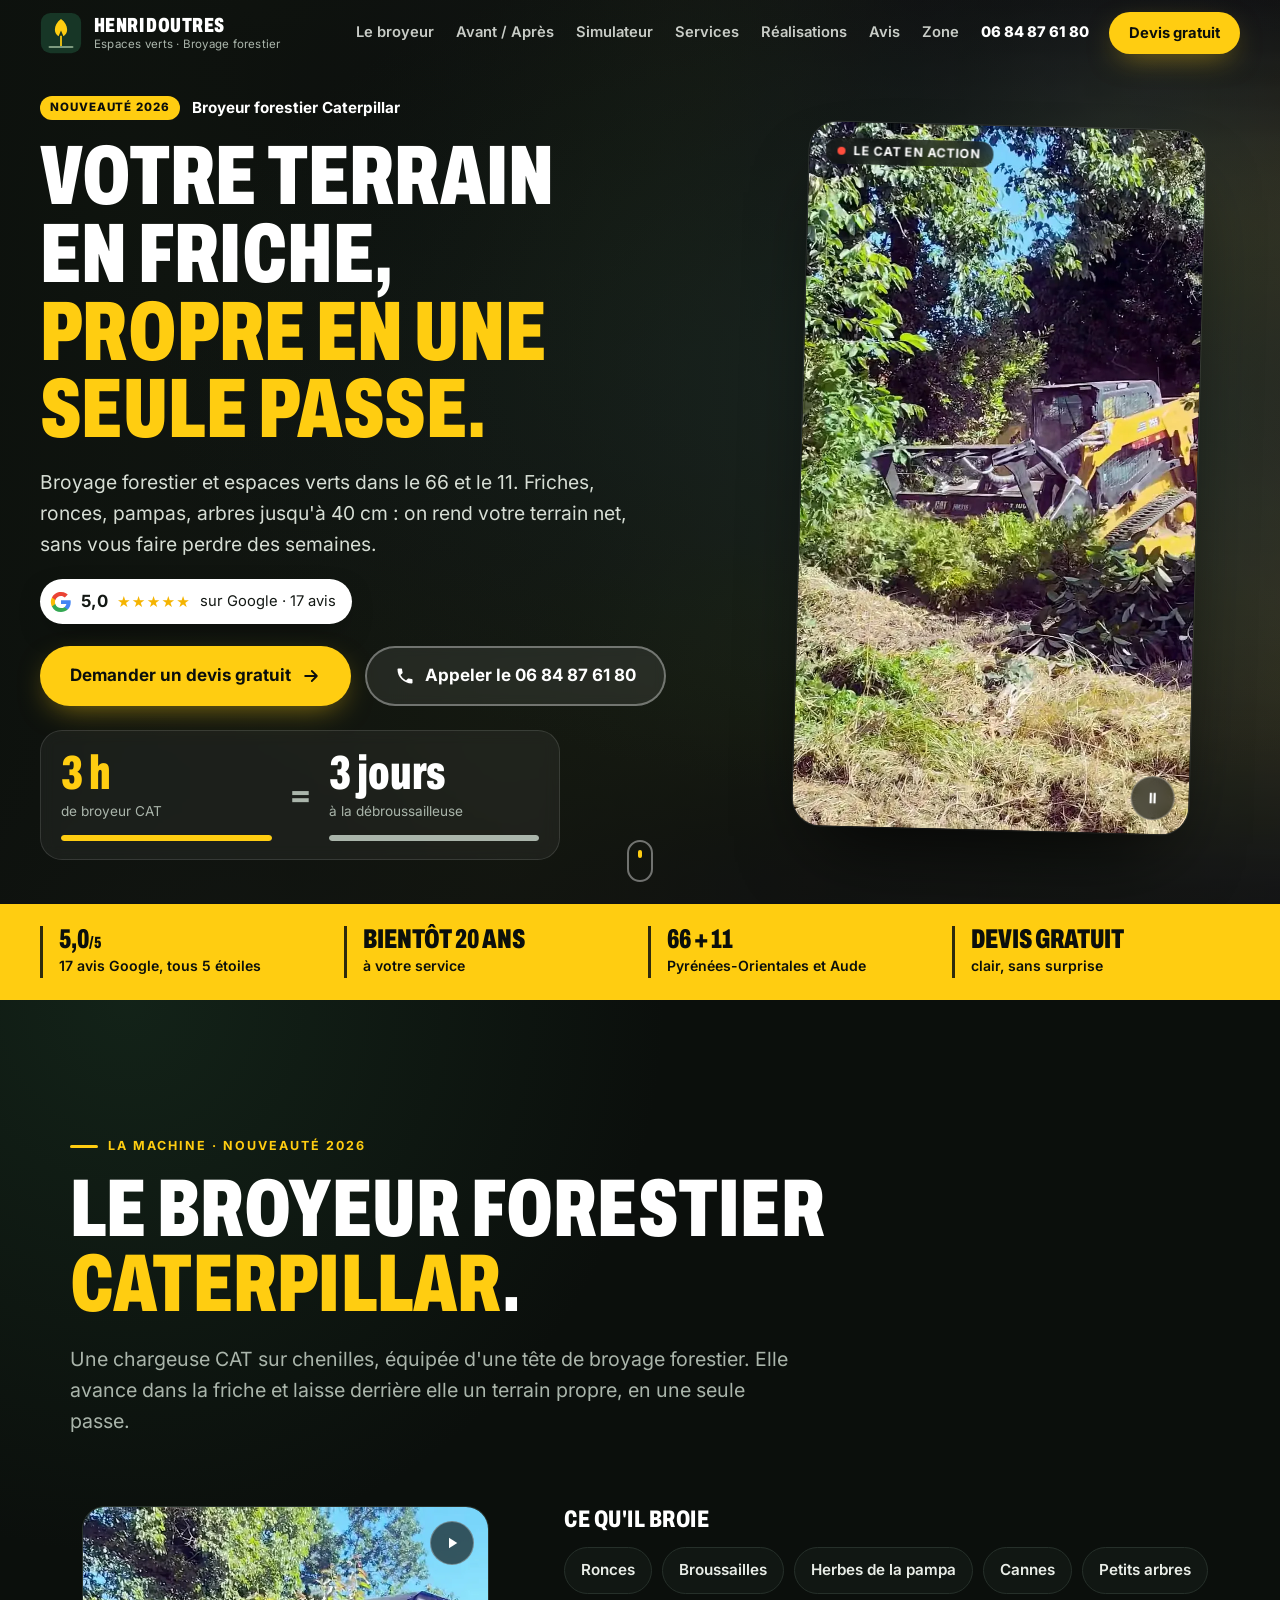
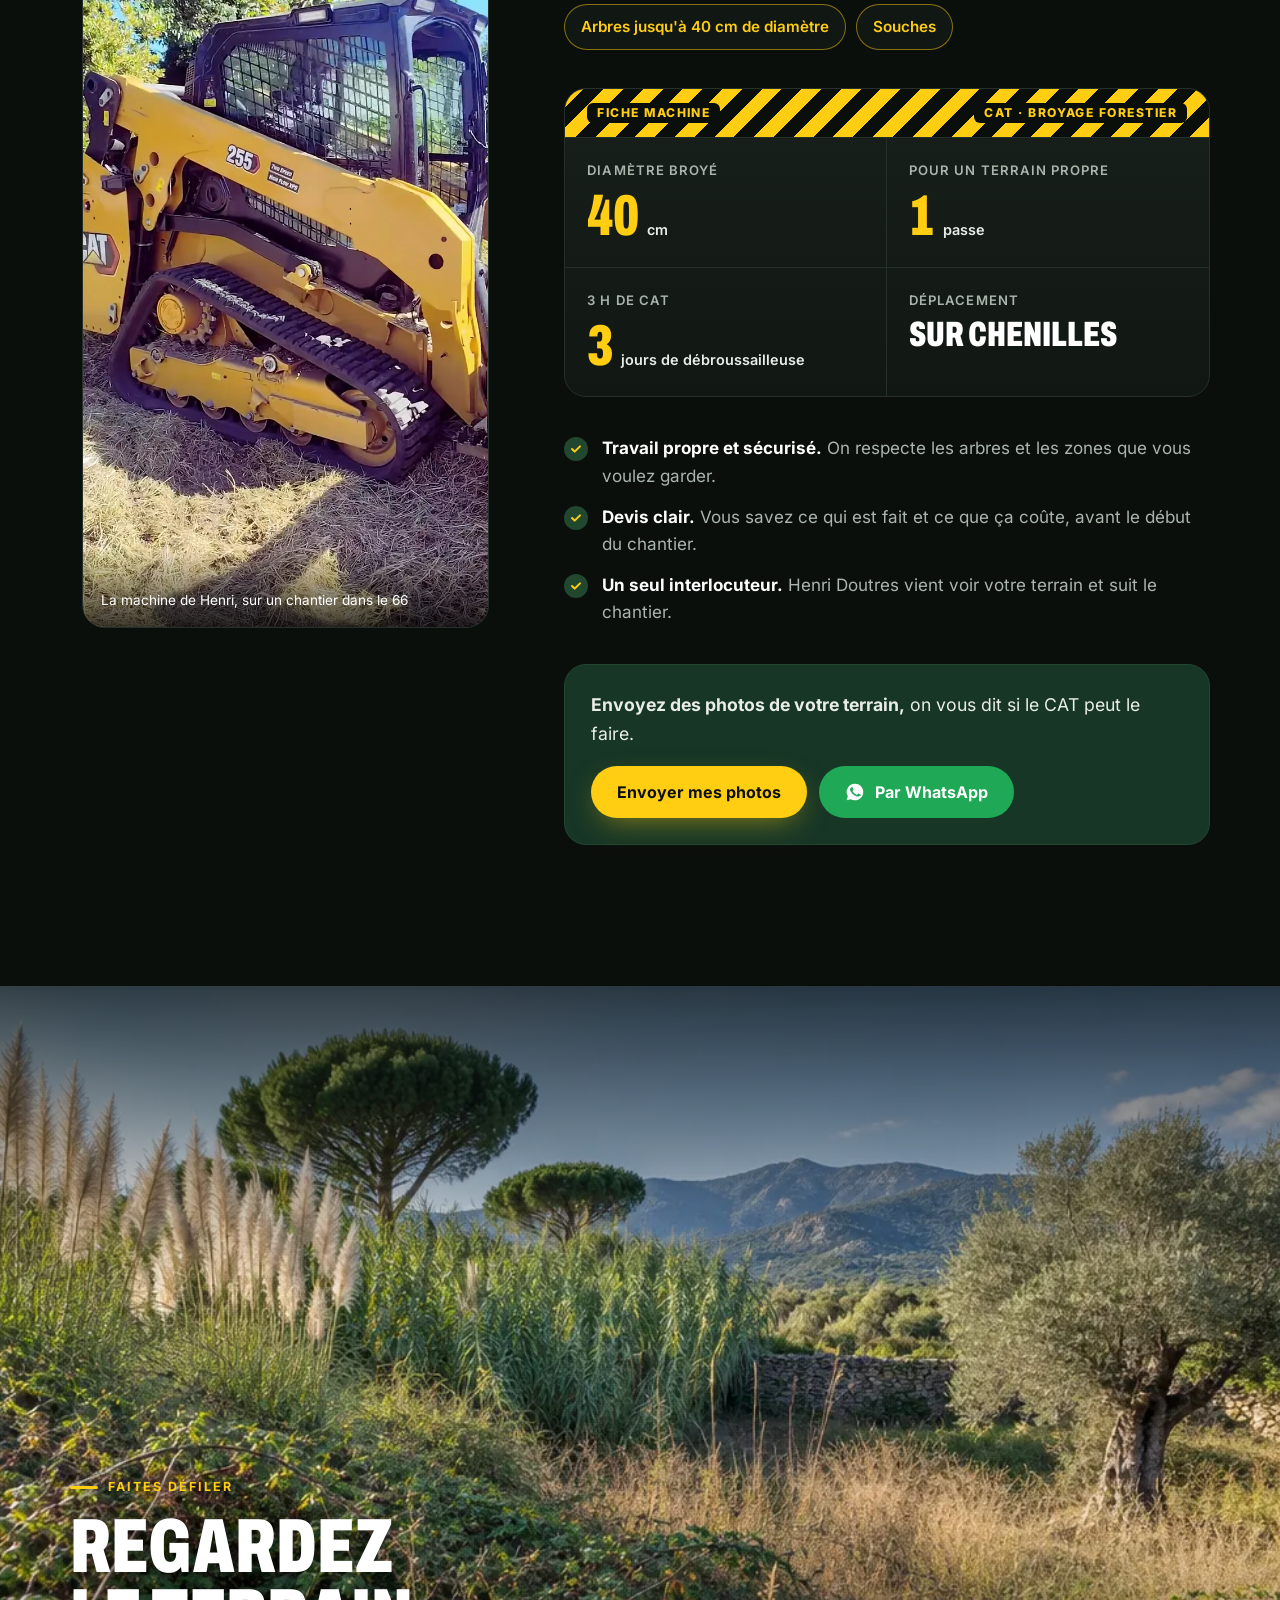
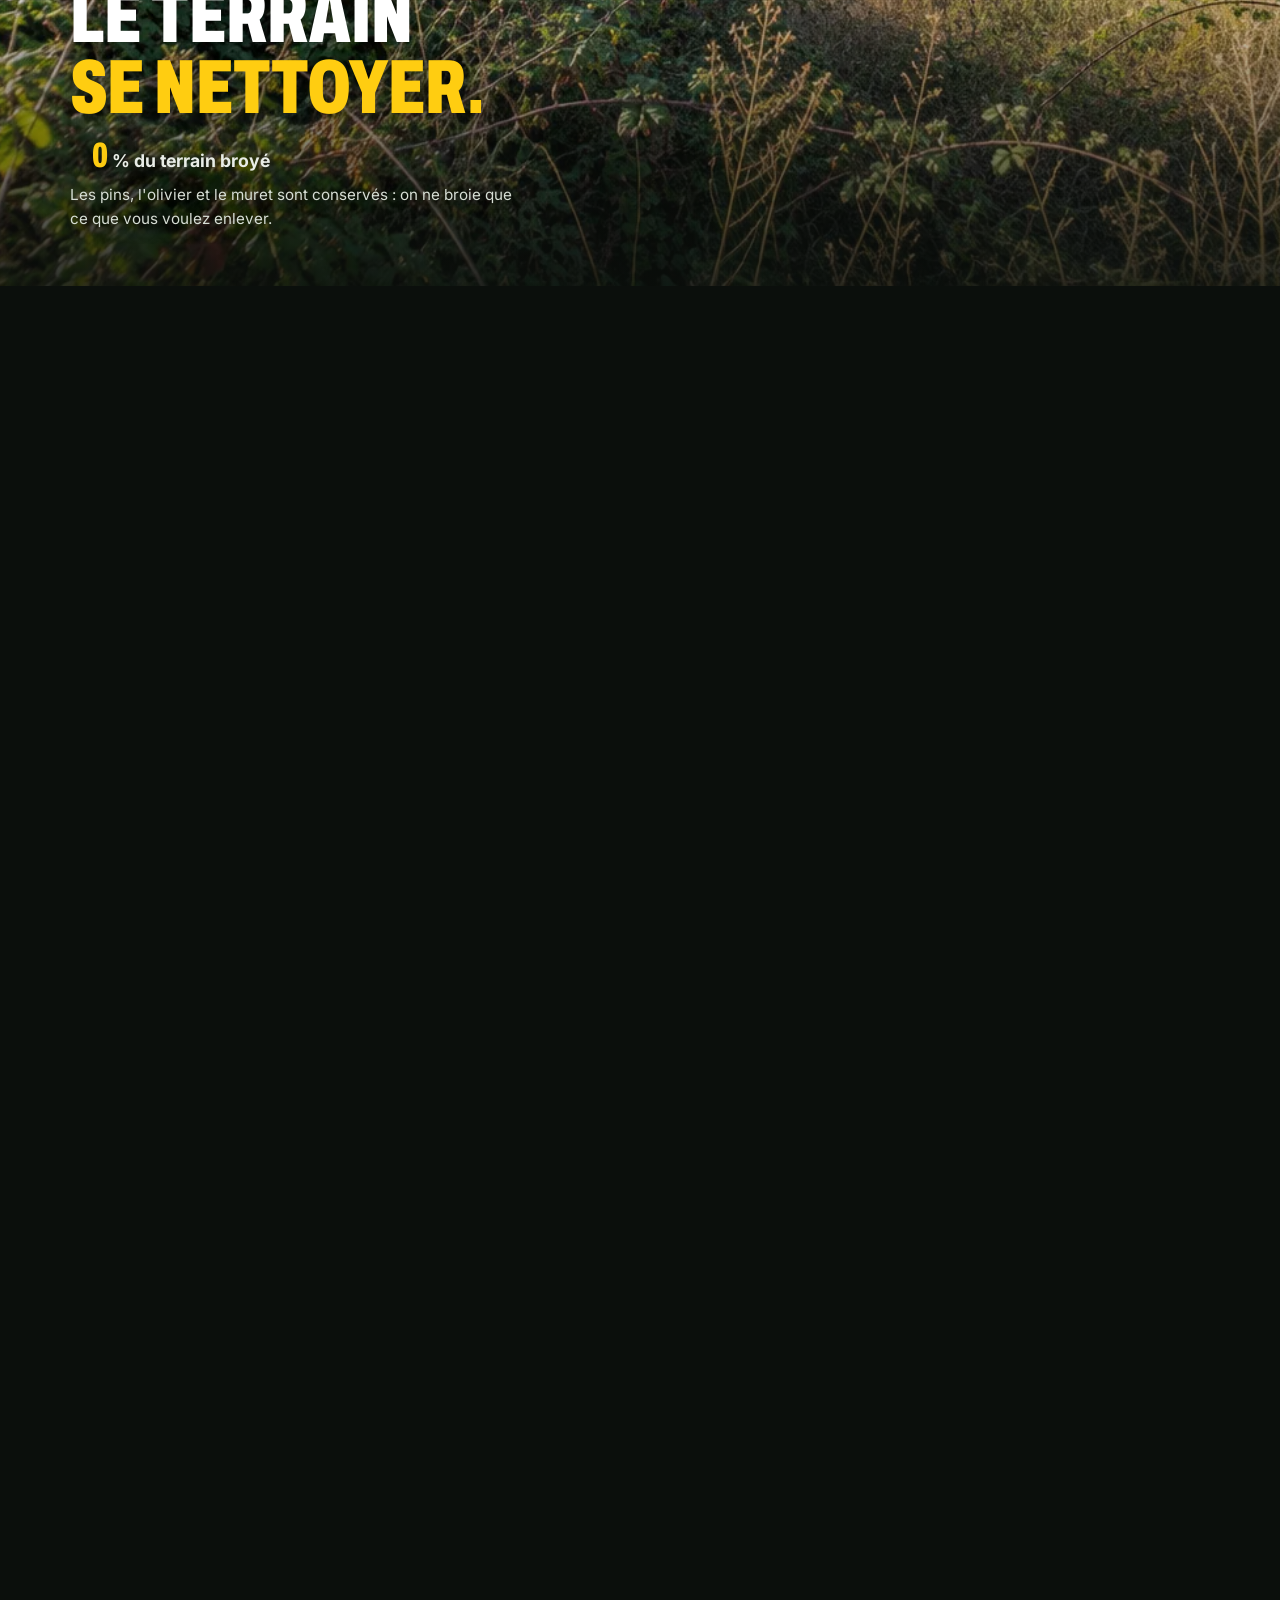
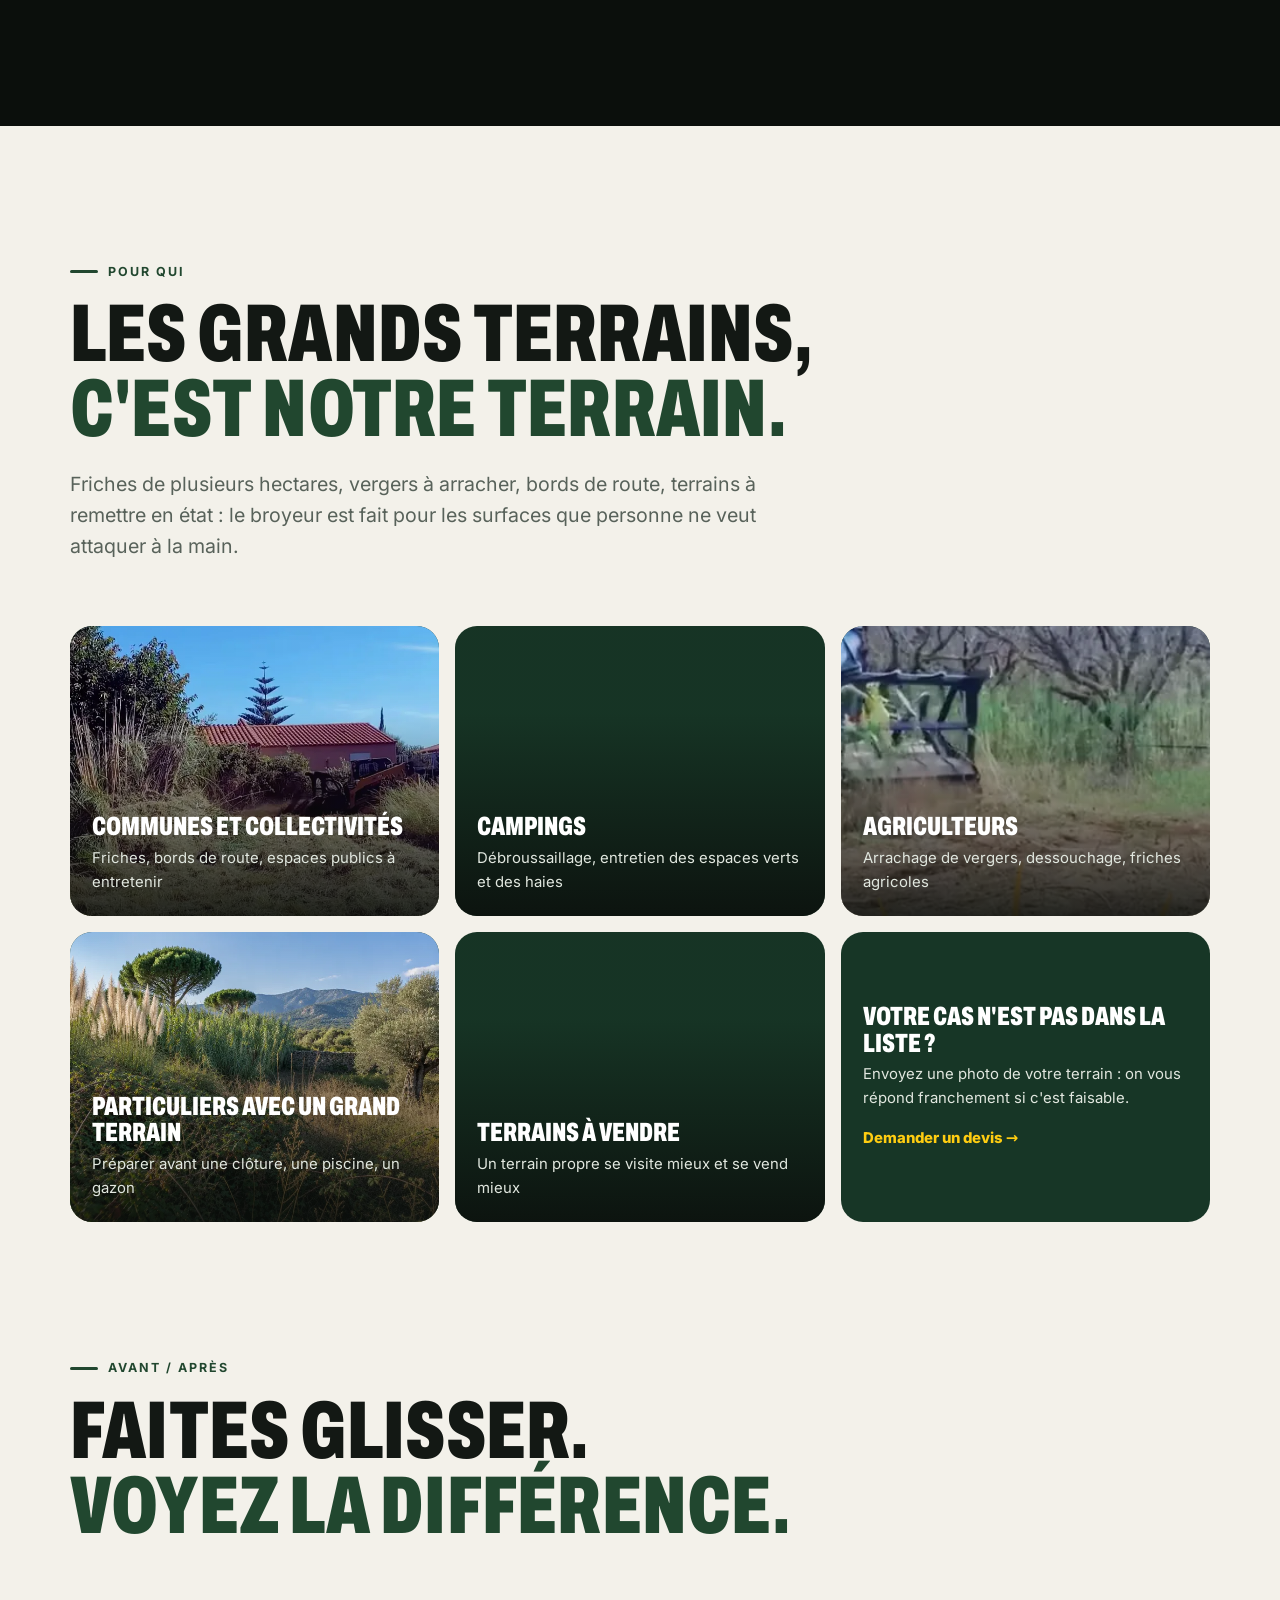
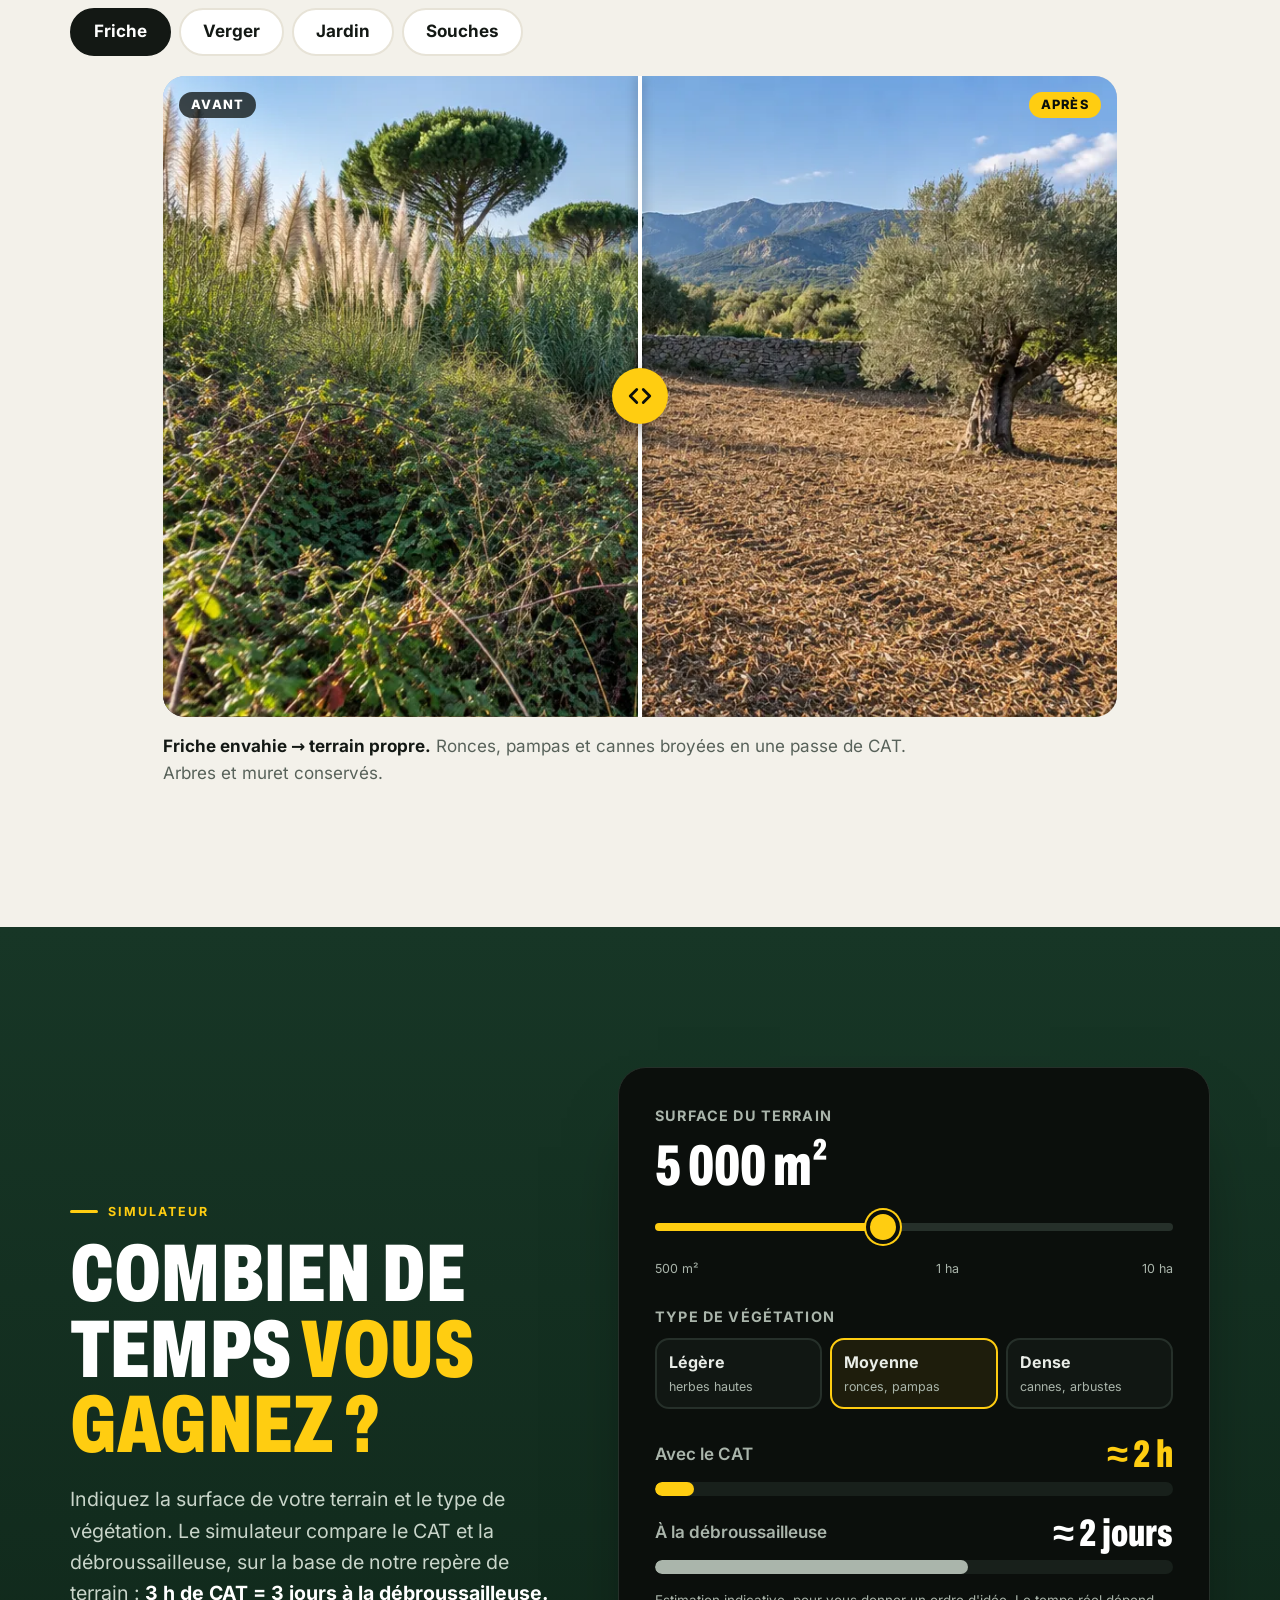
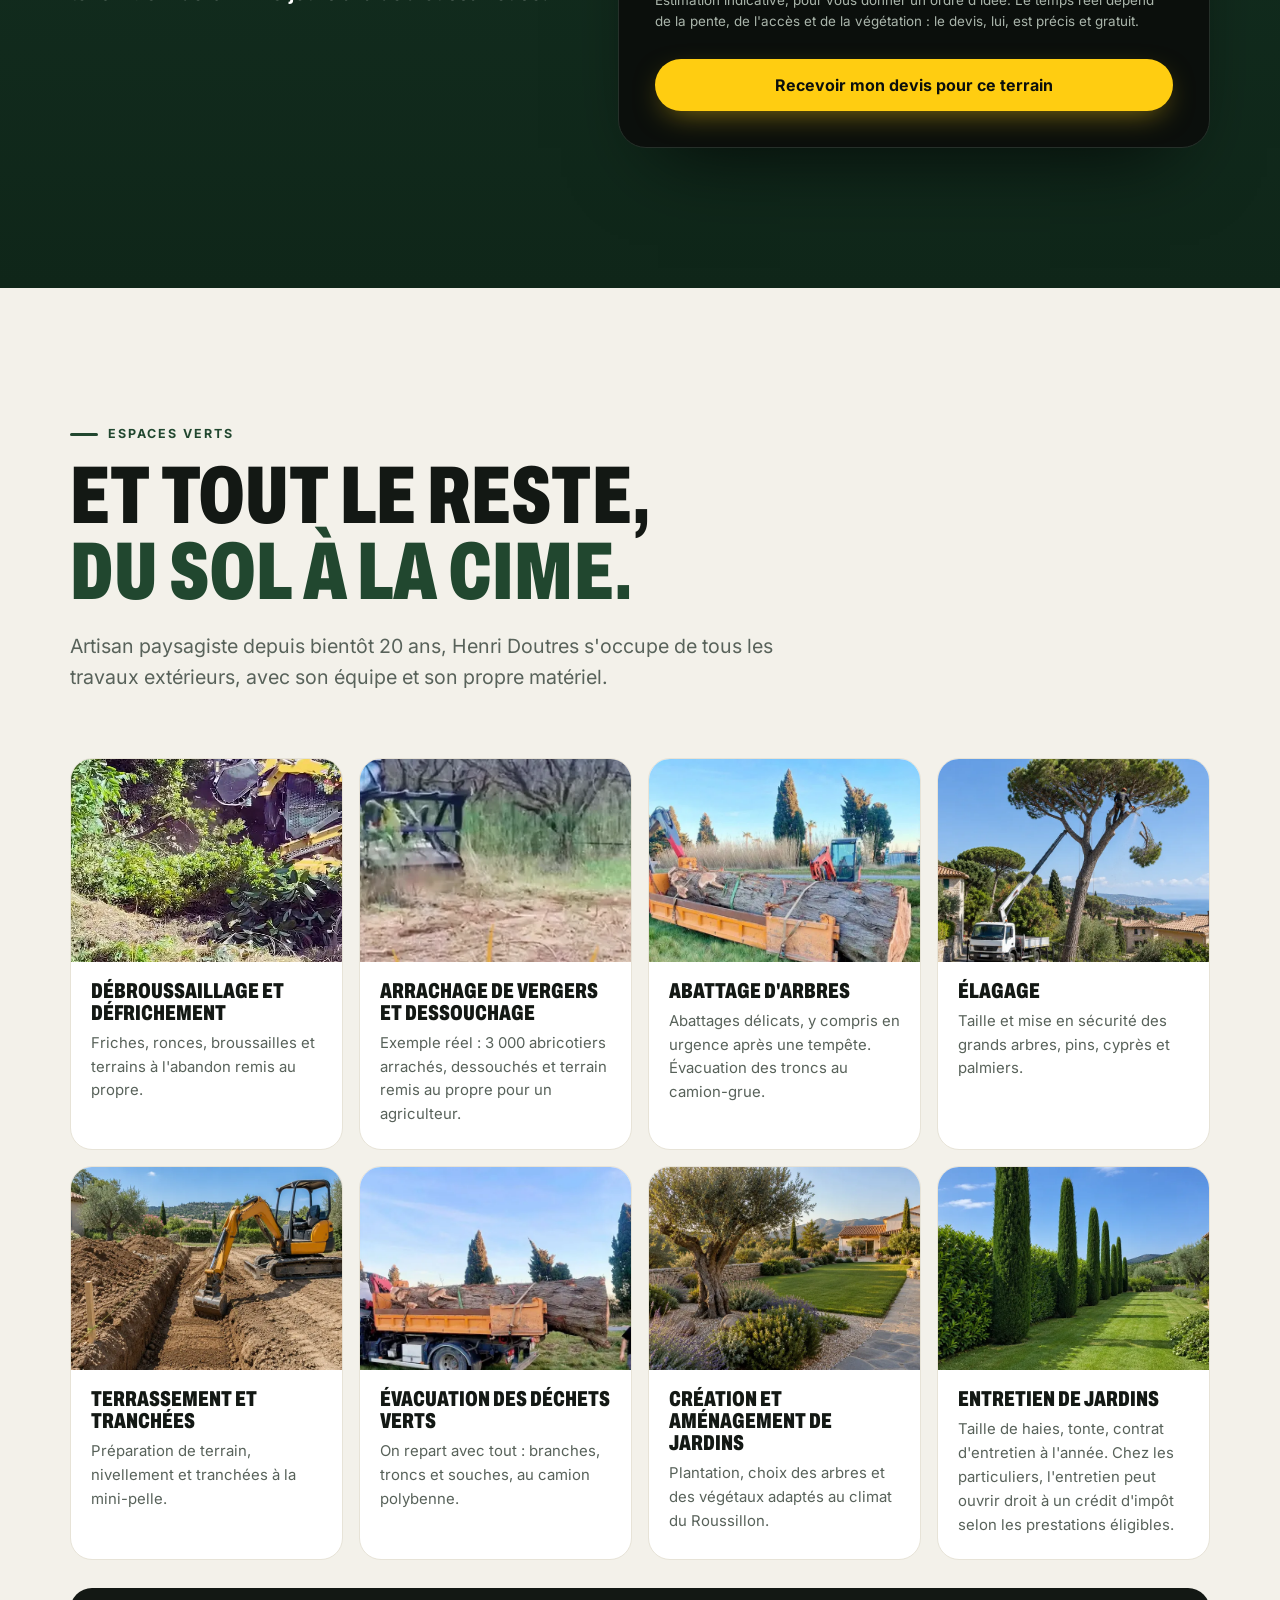
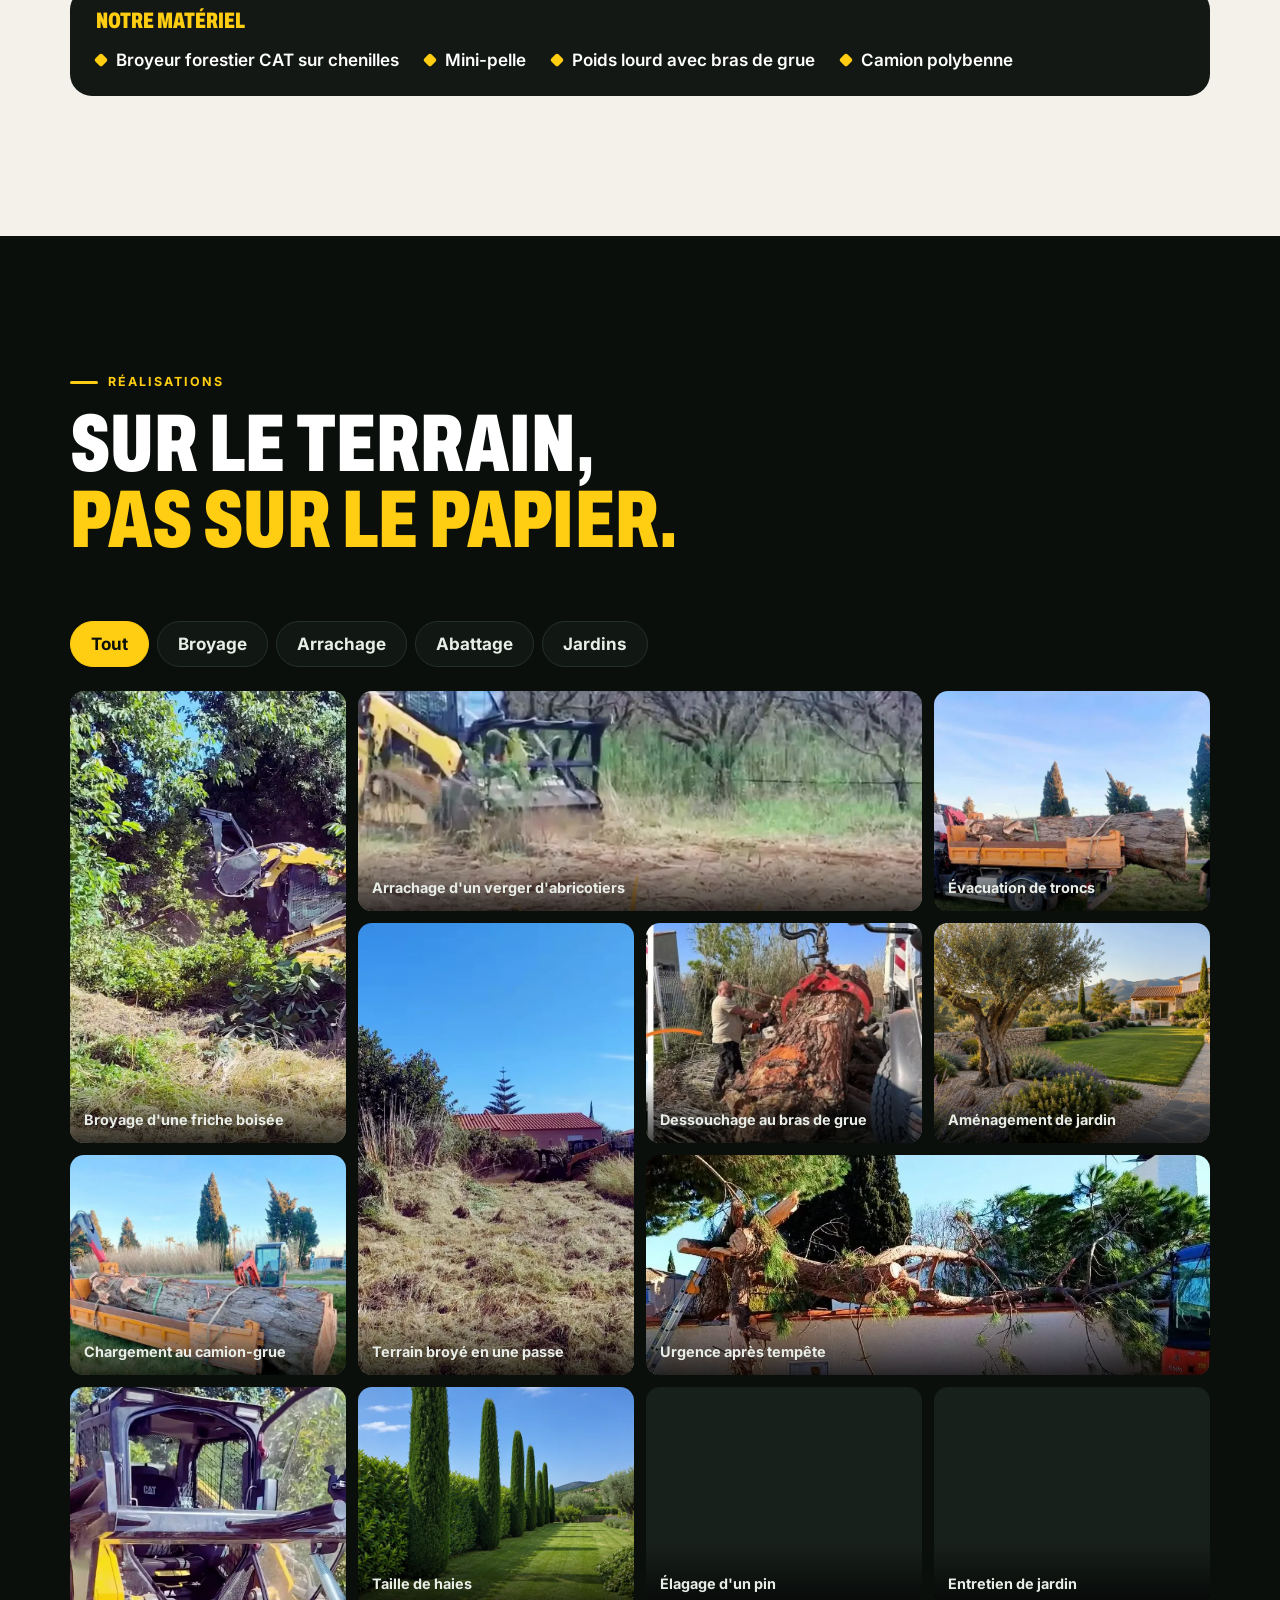
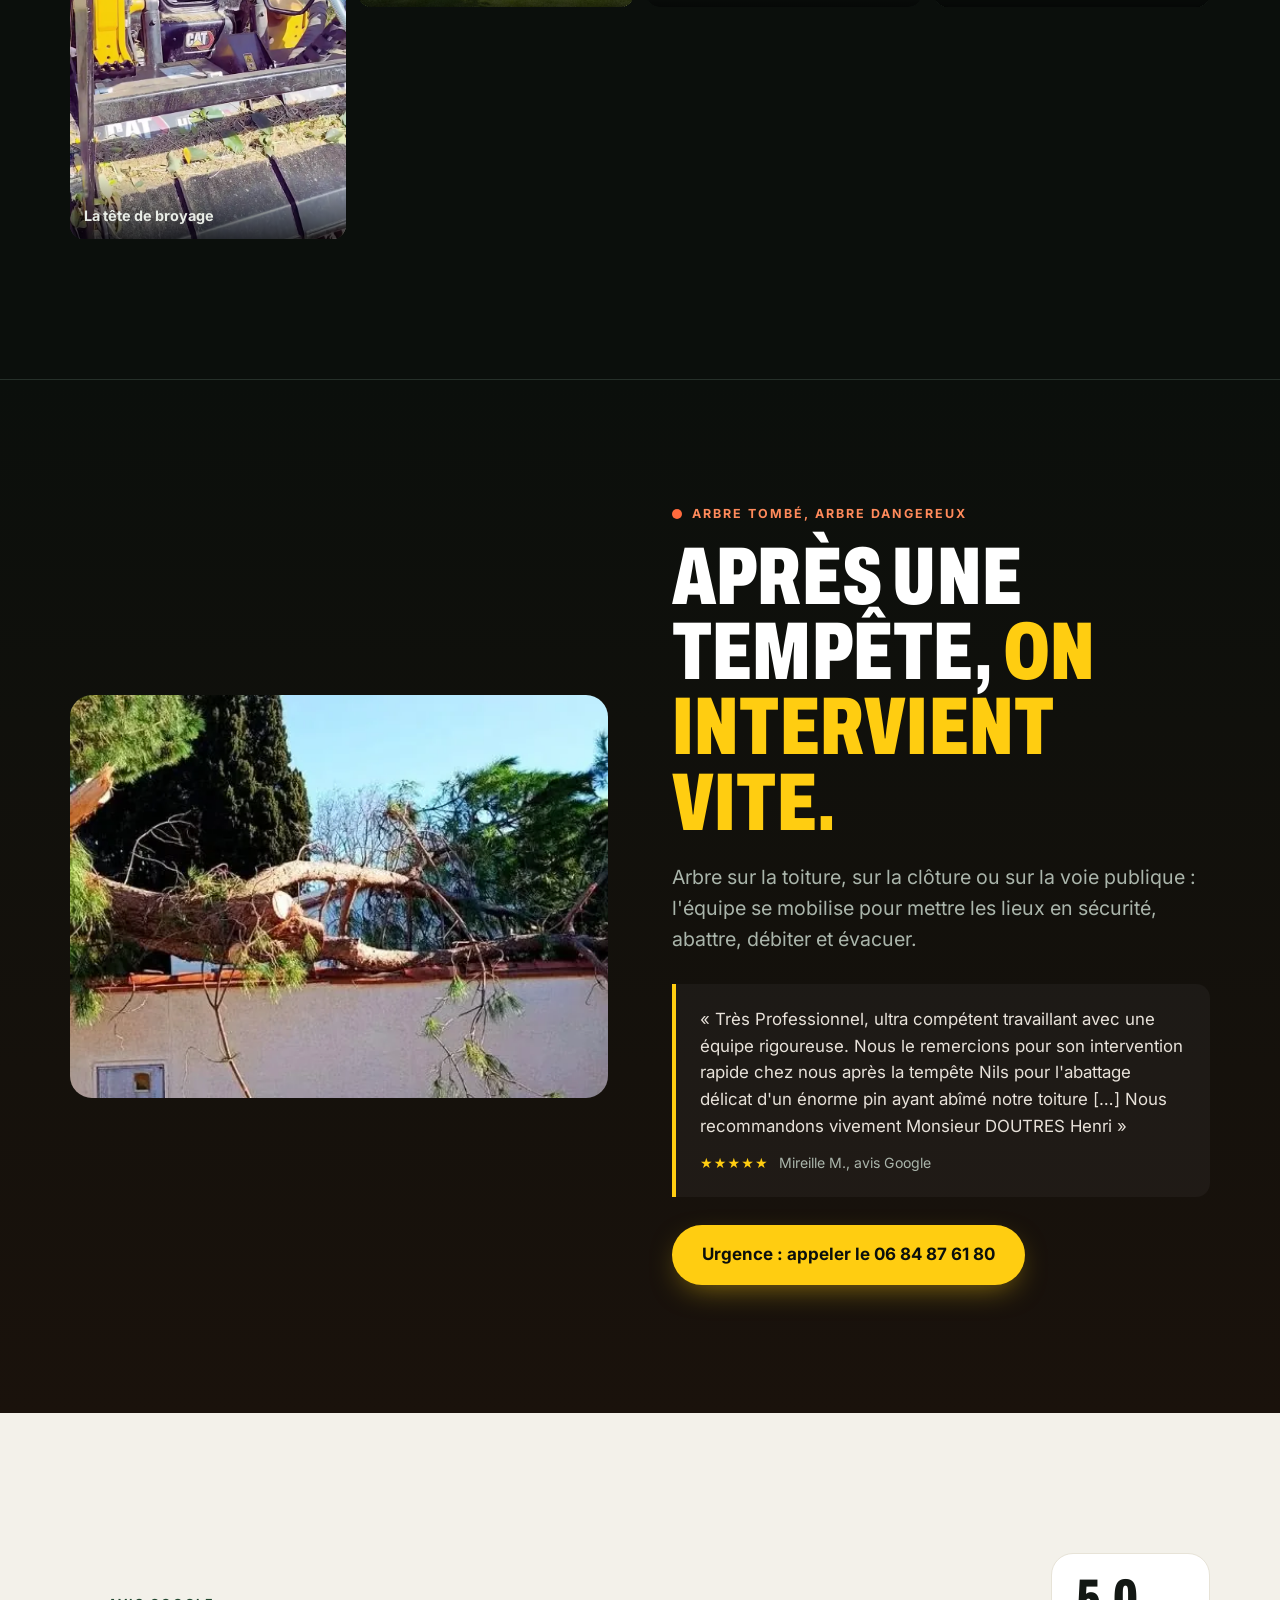
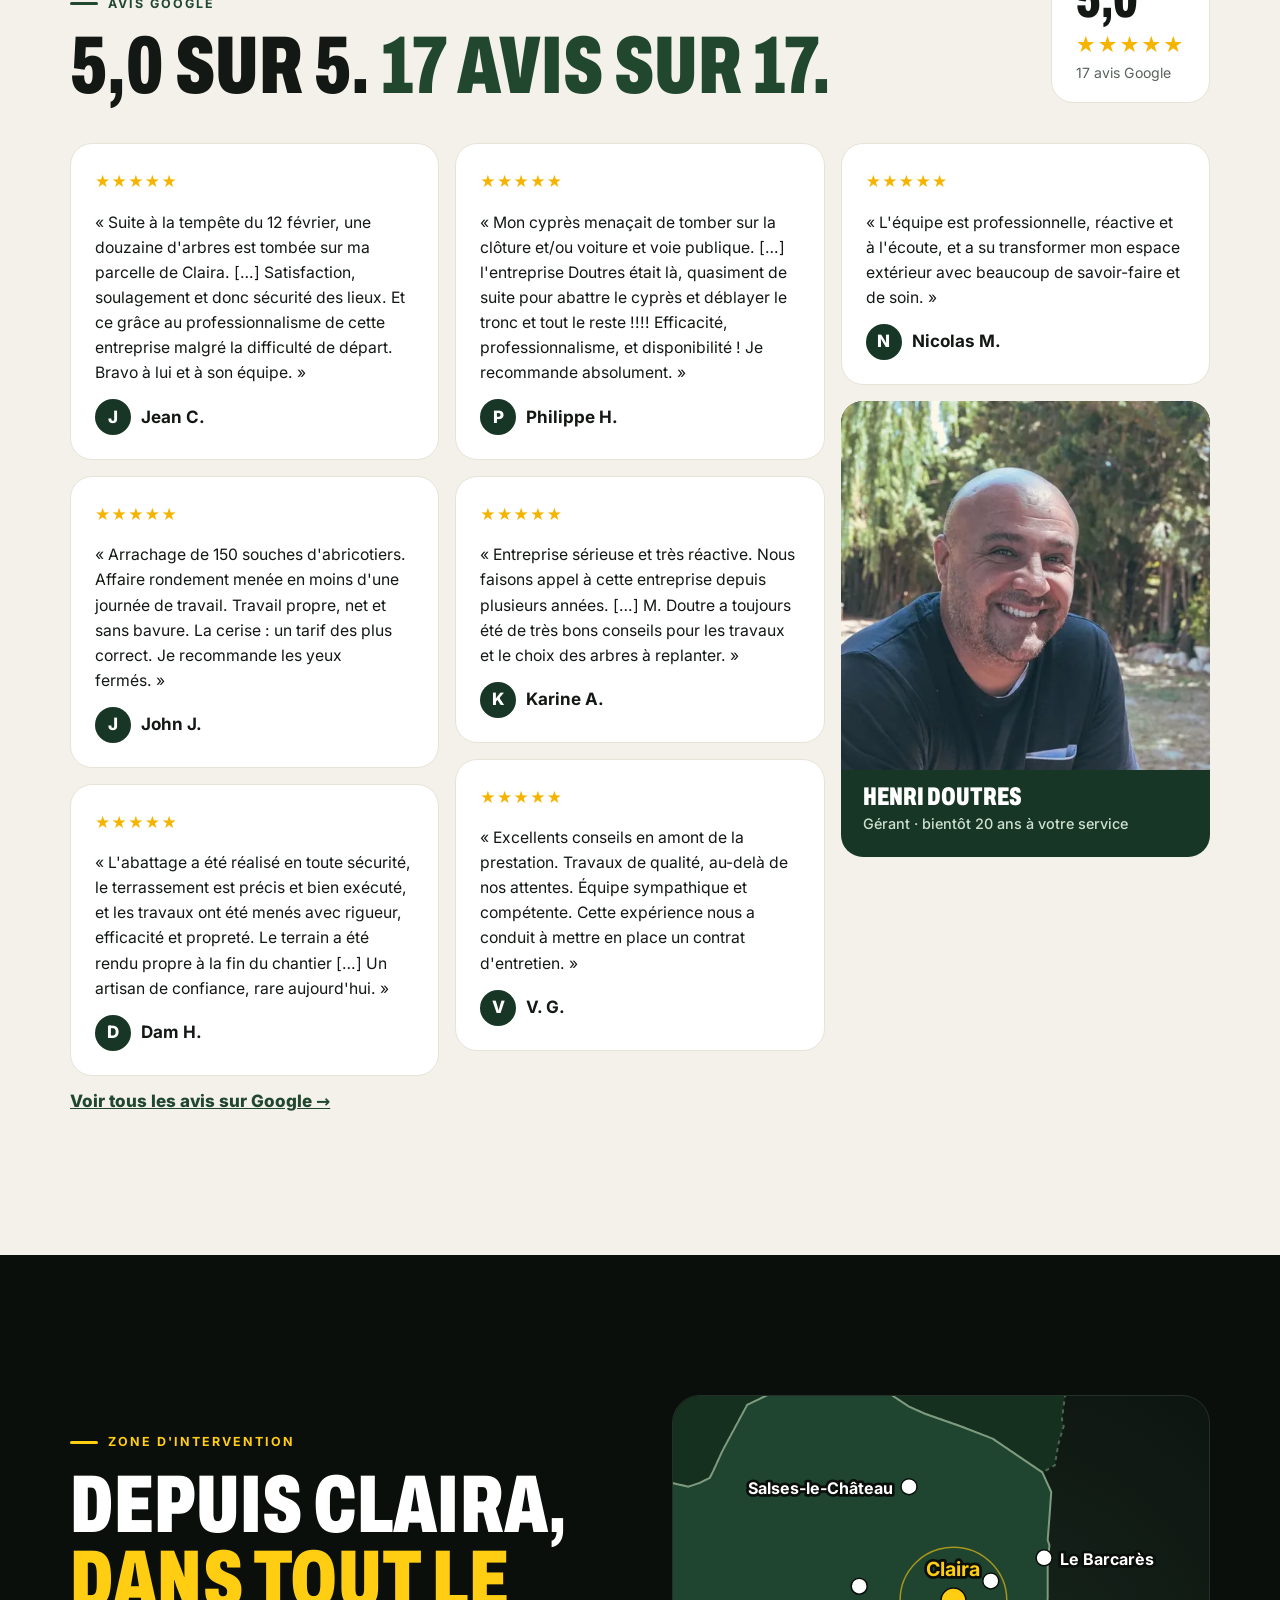
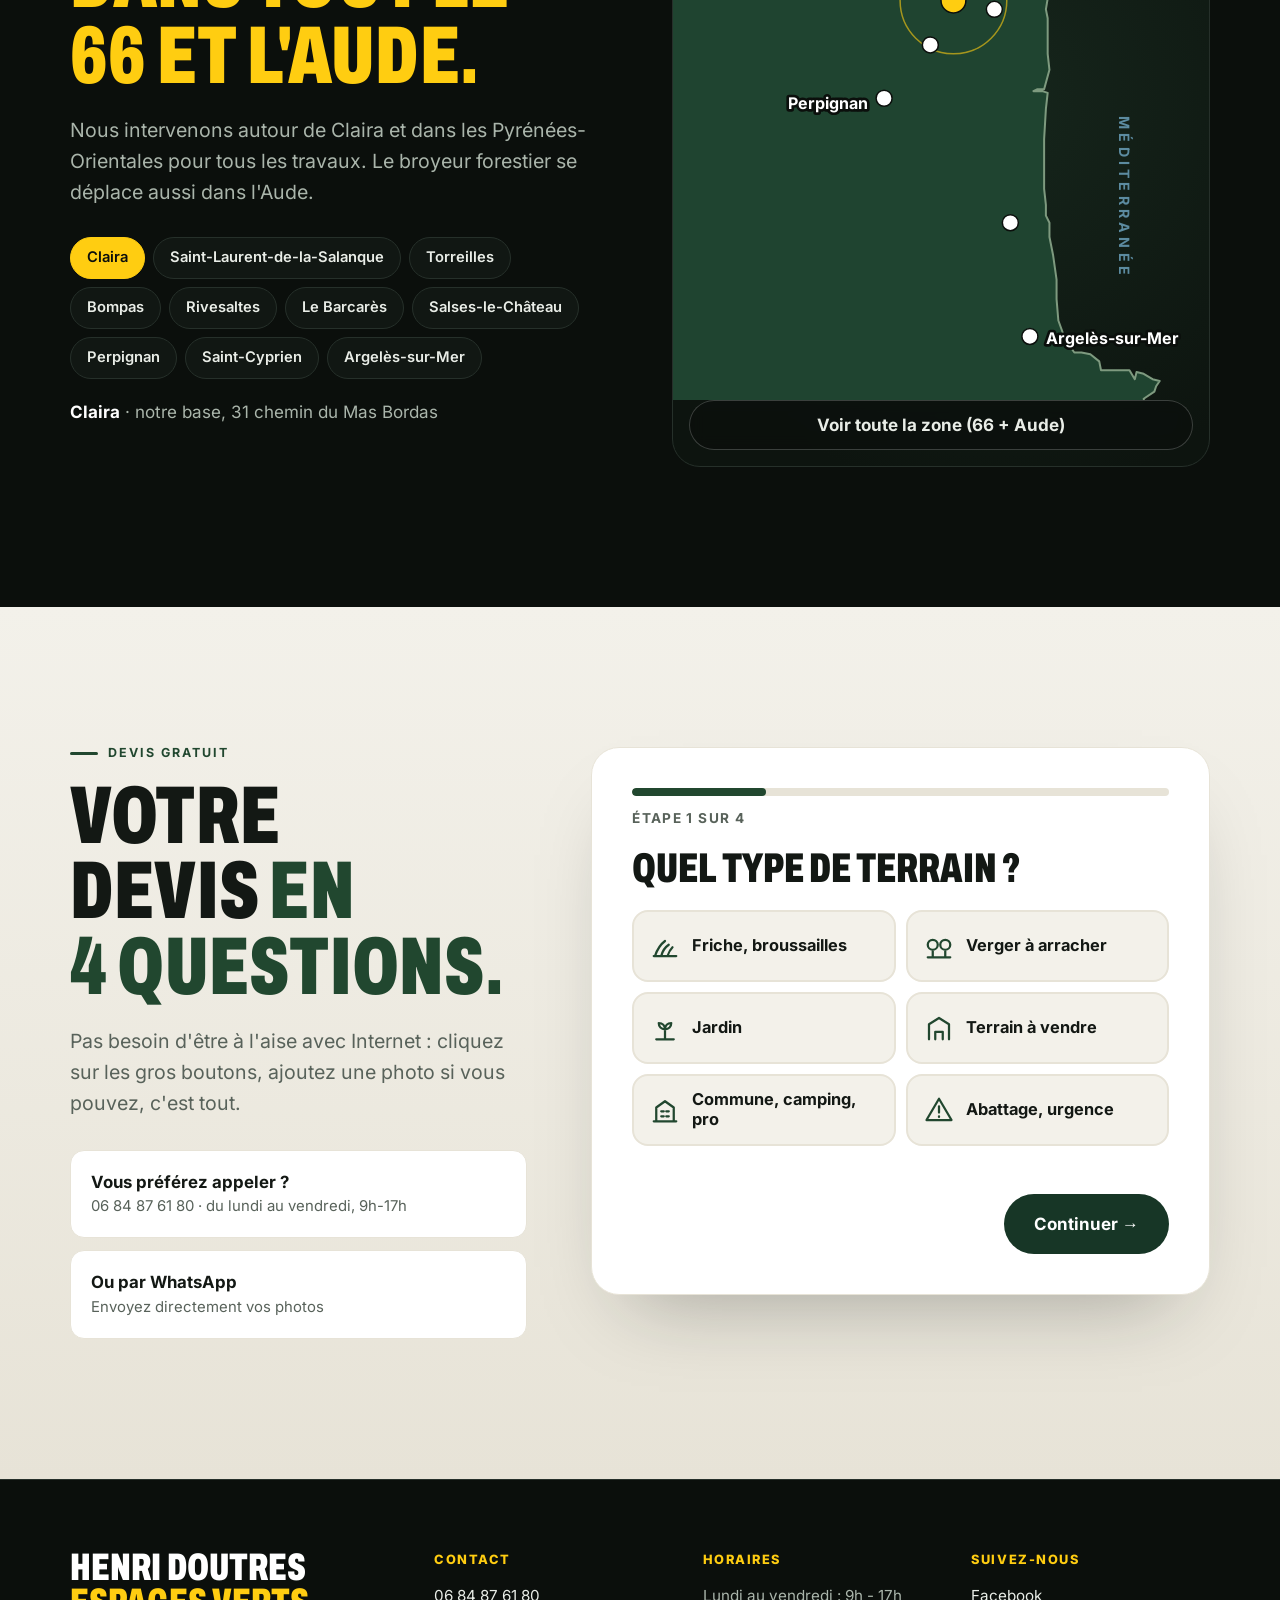
==== commit 408a914b: "Barre de contact mobile après l'accueil" ====
--- a/index.html
+++ b/index.html
@@ -19,7 +19,7 @@
 <link rel="preload" href="assets/fonts/archivo-latin-wdth-normal.woff2" as="font" type="font/woff2" crossorigin>
 <link rel="preload" href="assets/fonts/inter-latin-wght-normal.woff2" as="font" type="font/woff2" crossorigin>
 <link rel="preload" as="image" href="assets/img/hero-poster-720.webp">
-<link rel="stylesheet" href="assets/css/style.css?v=1">
+<link rel="stylesheet" href="assets/css/style.css?v=2">
 <script type="application/ld+json">
 {
   "@context": "https://schema.org",
@@ -37,7 +37,7 @@
   "sameAs": ["https://www.facebook.com/profile.php?id=61550667124548"]
 }
 </script>
-<script src="assets/js/main.js?v=1" defer></script>
+<script src="assets/js/main.js?v=2" defer></script>
 </head>
 <body>
 <a class="skip" href="#main">Aller au contenu</a>
--- a/assets/css/style.css
+++ b/assets/css/style.css
@@ -482,14 +482,14 @@
 .dock{display:none}
 @media (max-width:760px){
   body{padding-bottom:calc(76px + env(safe-area-inset-bottom))}
-  .dock{position:fixed;left:0;right:0;bottom:0;z-index:60;display:grid;grid-template-columns:1fr 1fr 1.25fr;gap:8px;padding:10px 10px calc(10px + env(safe-area-inset-bottom));background:rgba(11,15,12,.94);backdrop-filter:blur(14px);-webkit-backdrop-filter:blur(14px);border-top:1px solid var(--ligne)}
+  .dock{position:fixed;left:0;right:0;bottom:0;z-index:60;display:grid;grid-template-columns:1fr 1fr 1.25fr;gap:8px;padding:10px 10px calc(10px + env(safe-area-inset-bottom));background:rgba(11,15,12,.94);backdrop-filter:blur(14px);-webkit-backdrop-filter:blur(14px);border-top:1px solid var(--ligne);transform:translateY(110%);visibility:hidden;transition:transform .4s var(--ease),visibility .4s}
+  .dock.is-on{transform:none;visibility:visible}
   .dock__btn{display:flex;align-items:center;justify-content:center;gap:7px;min-height:52px;border-radius:14px;font-weight:800;font-size:.95rem;text-decoration:none;-webkit-tap-highlight-color:transparent}
   .dock__btn svg{width:20px;height:20px;fill:currentColor}
   .dock__btn--call{background:var(--sapin-2);color:#fff}
   .dock__btn--wa{background:#1FA855;color:#fff}
   .dock__btn--devis{background:var(--jaune);color:var(--noir)}
   .footer__bottom{padding-bottom:16px}
-  .hero__in{padding-bottom:calc(92px + env(safe-area-inset-bottom))}
   .clean__txt{padding-bottom:calc(92px + env(safe-area-inset-bottom))}
 }
 
